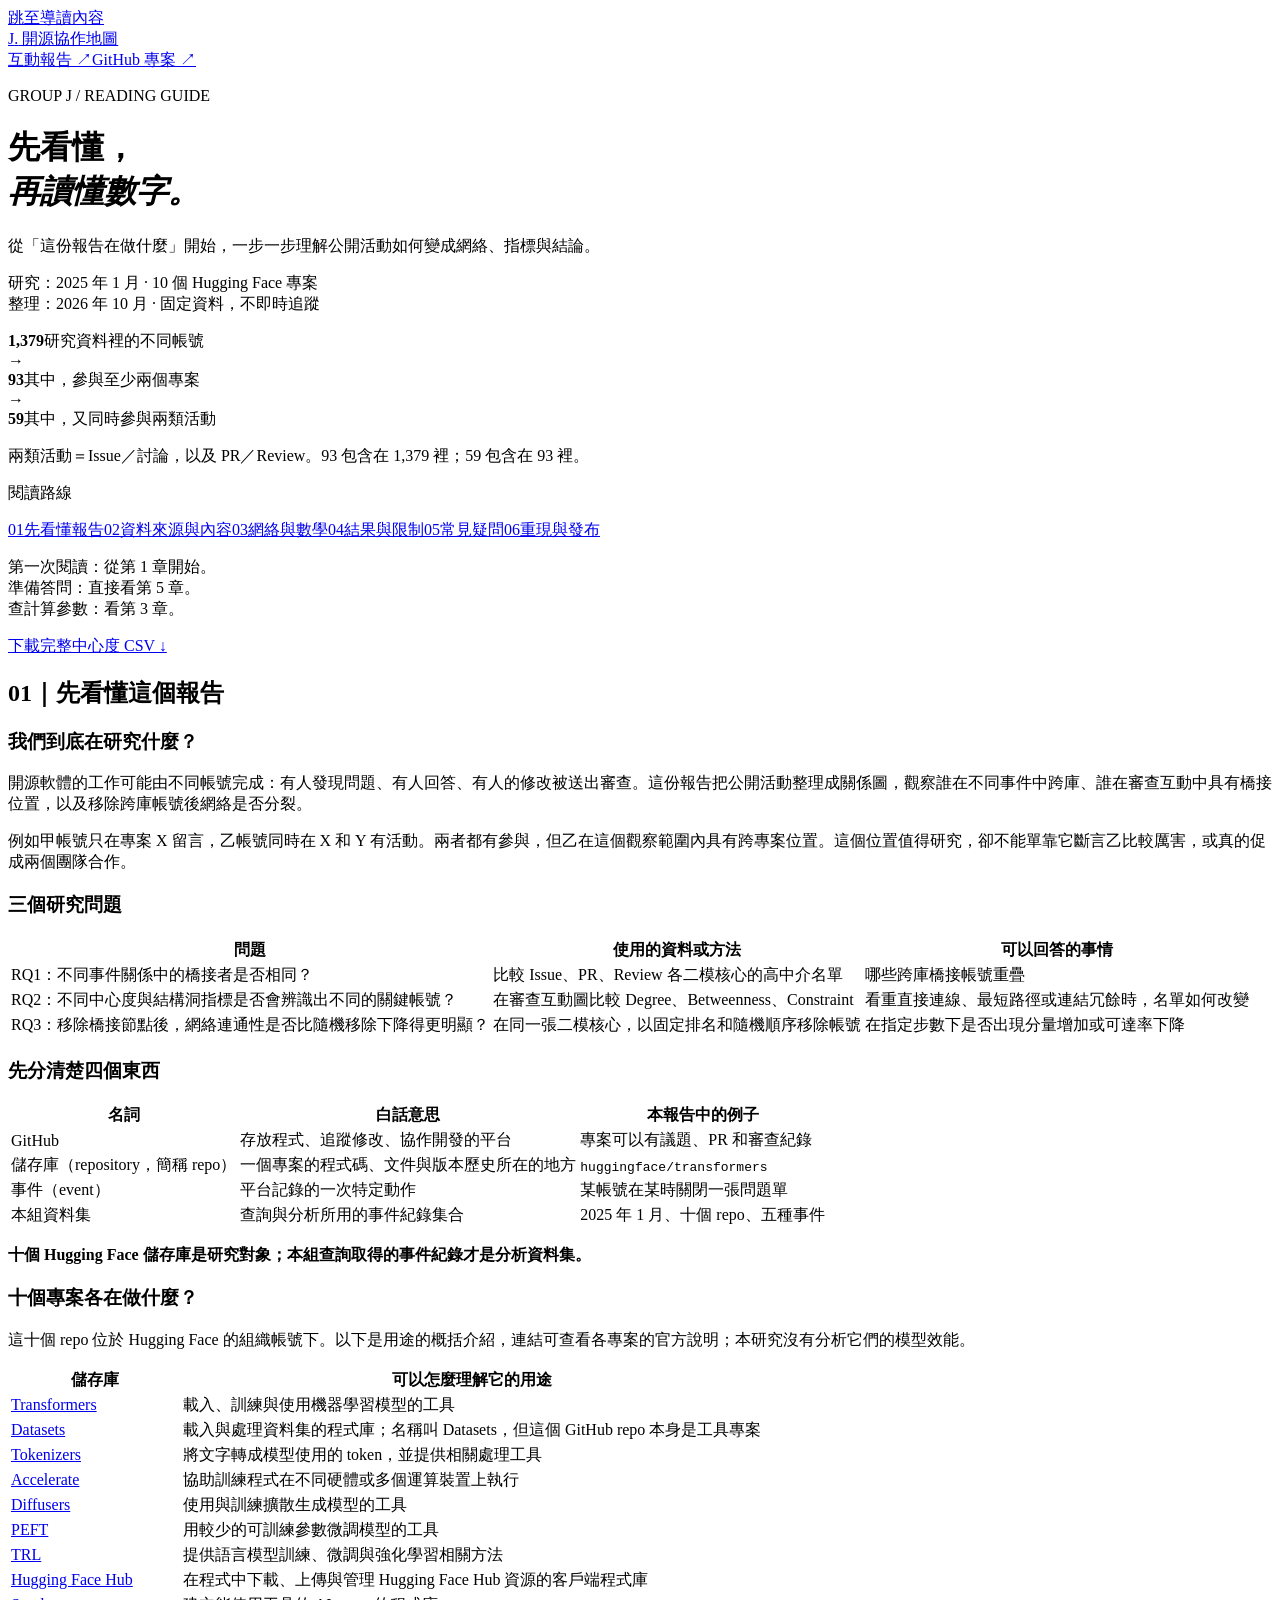
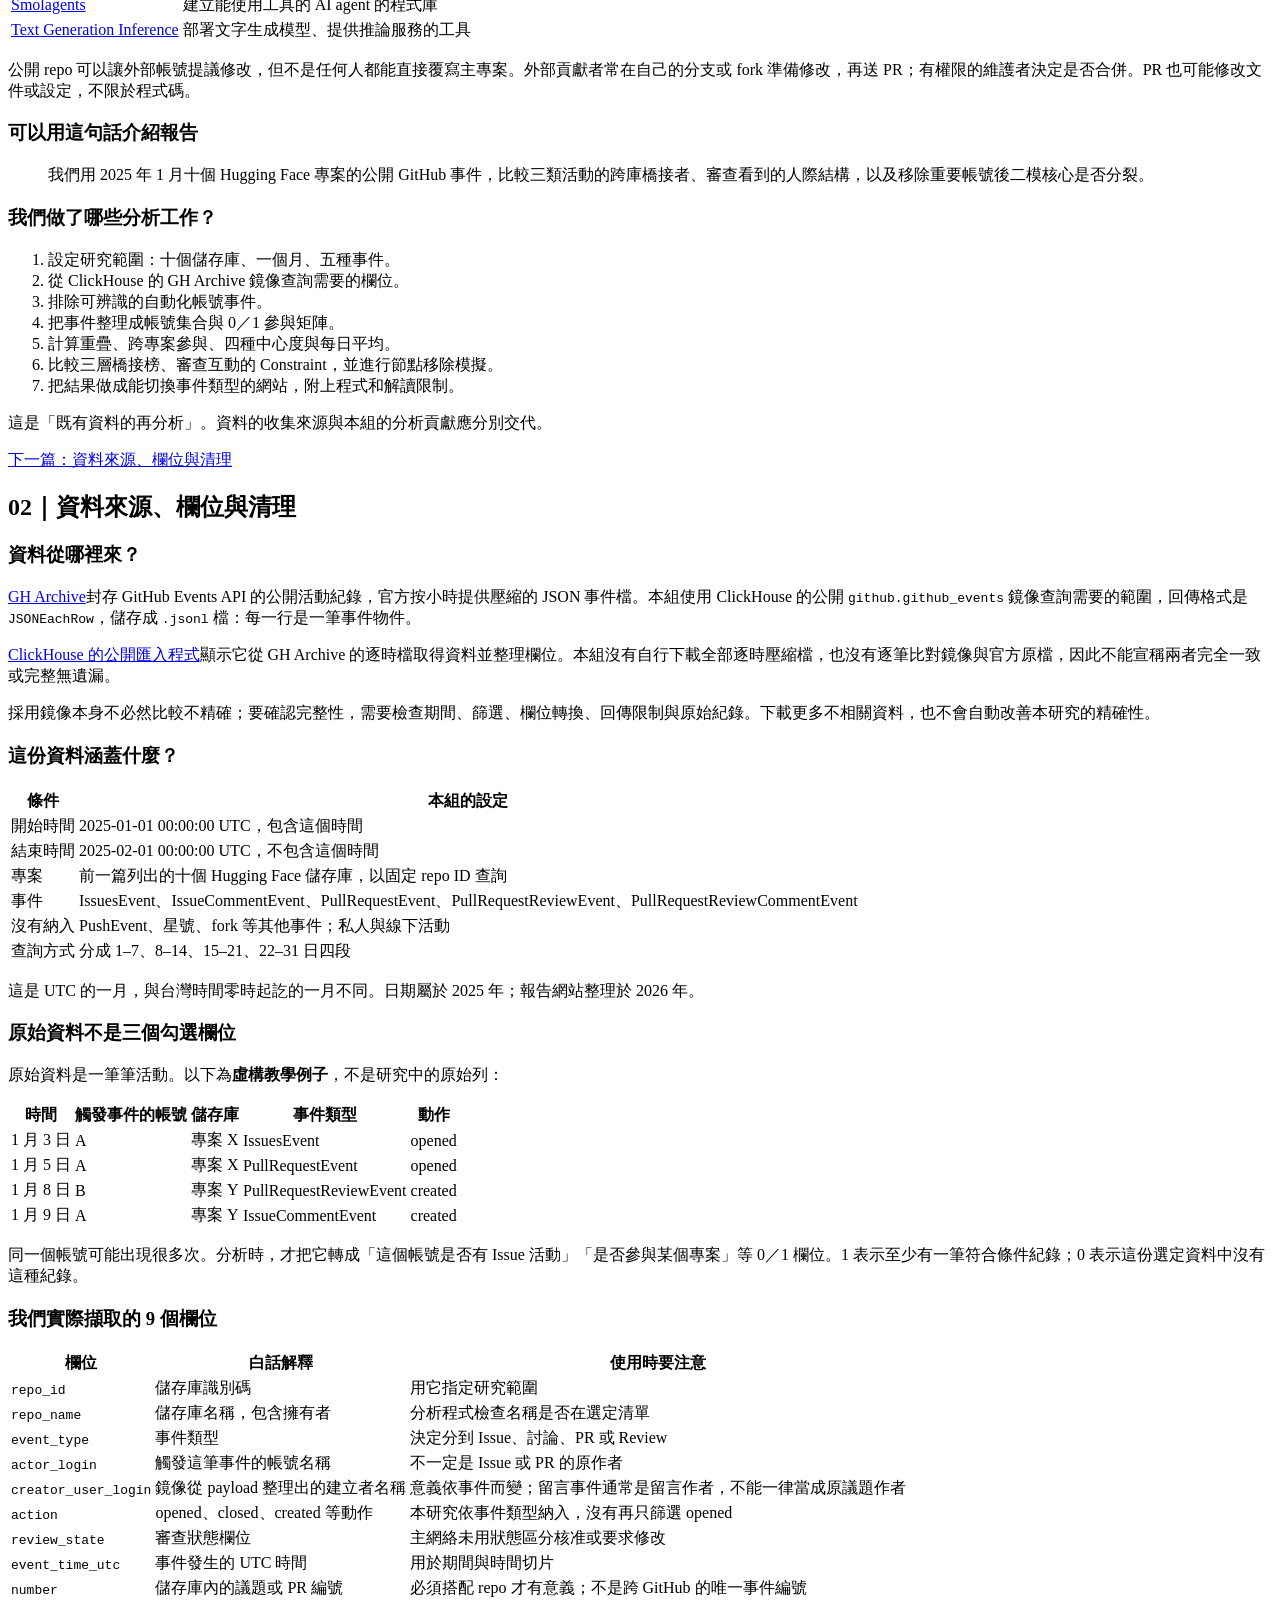
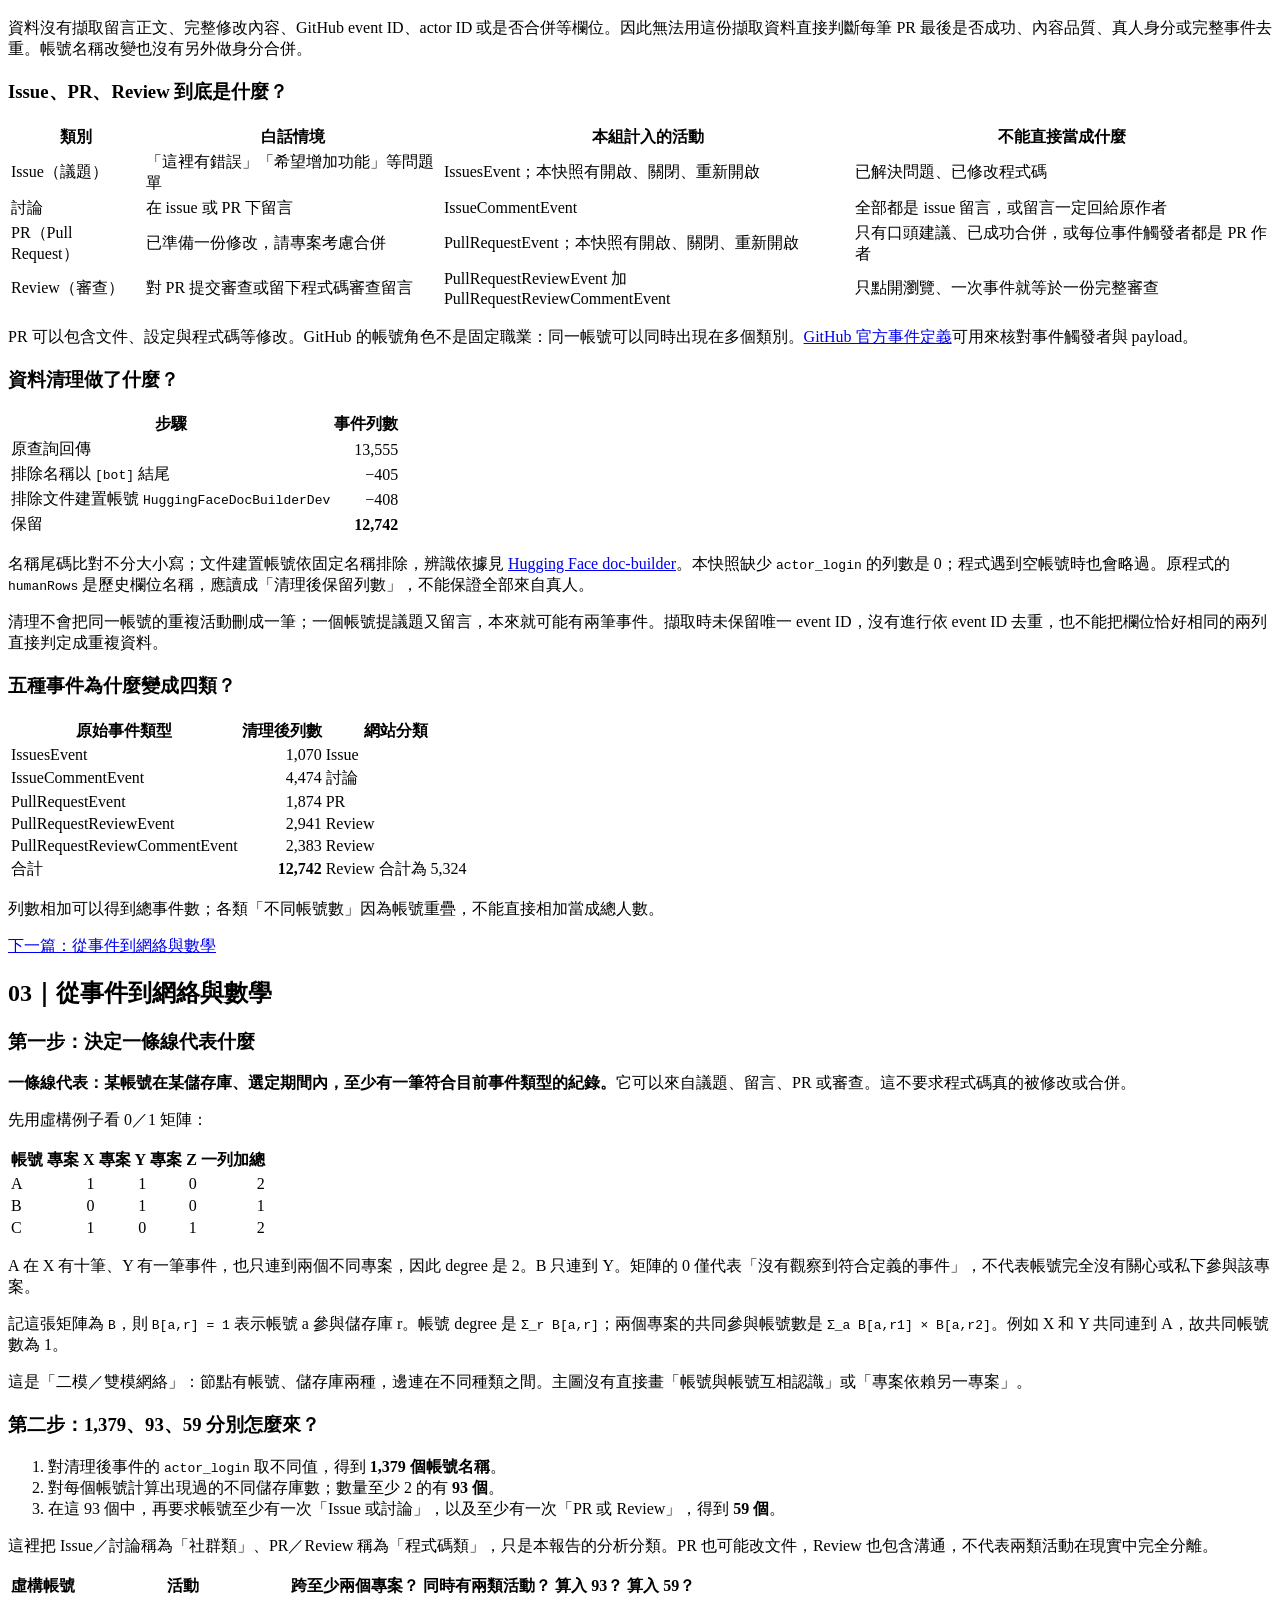
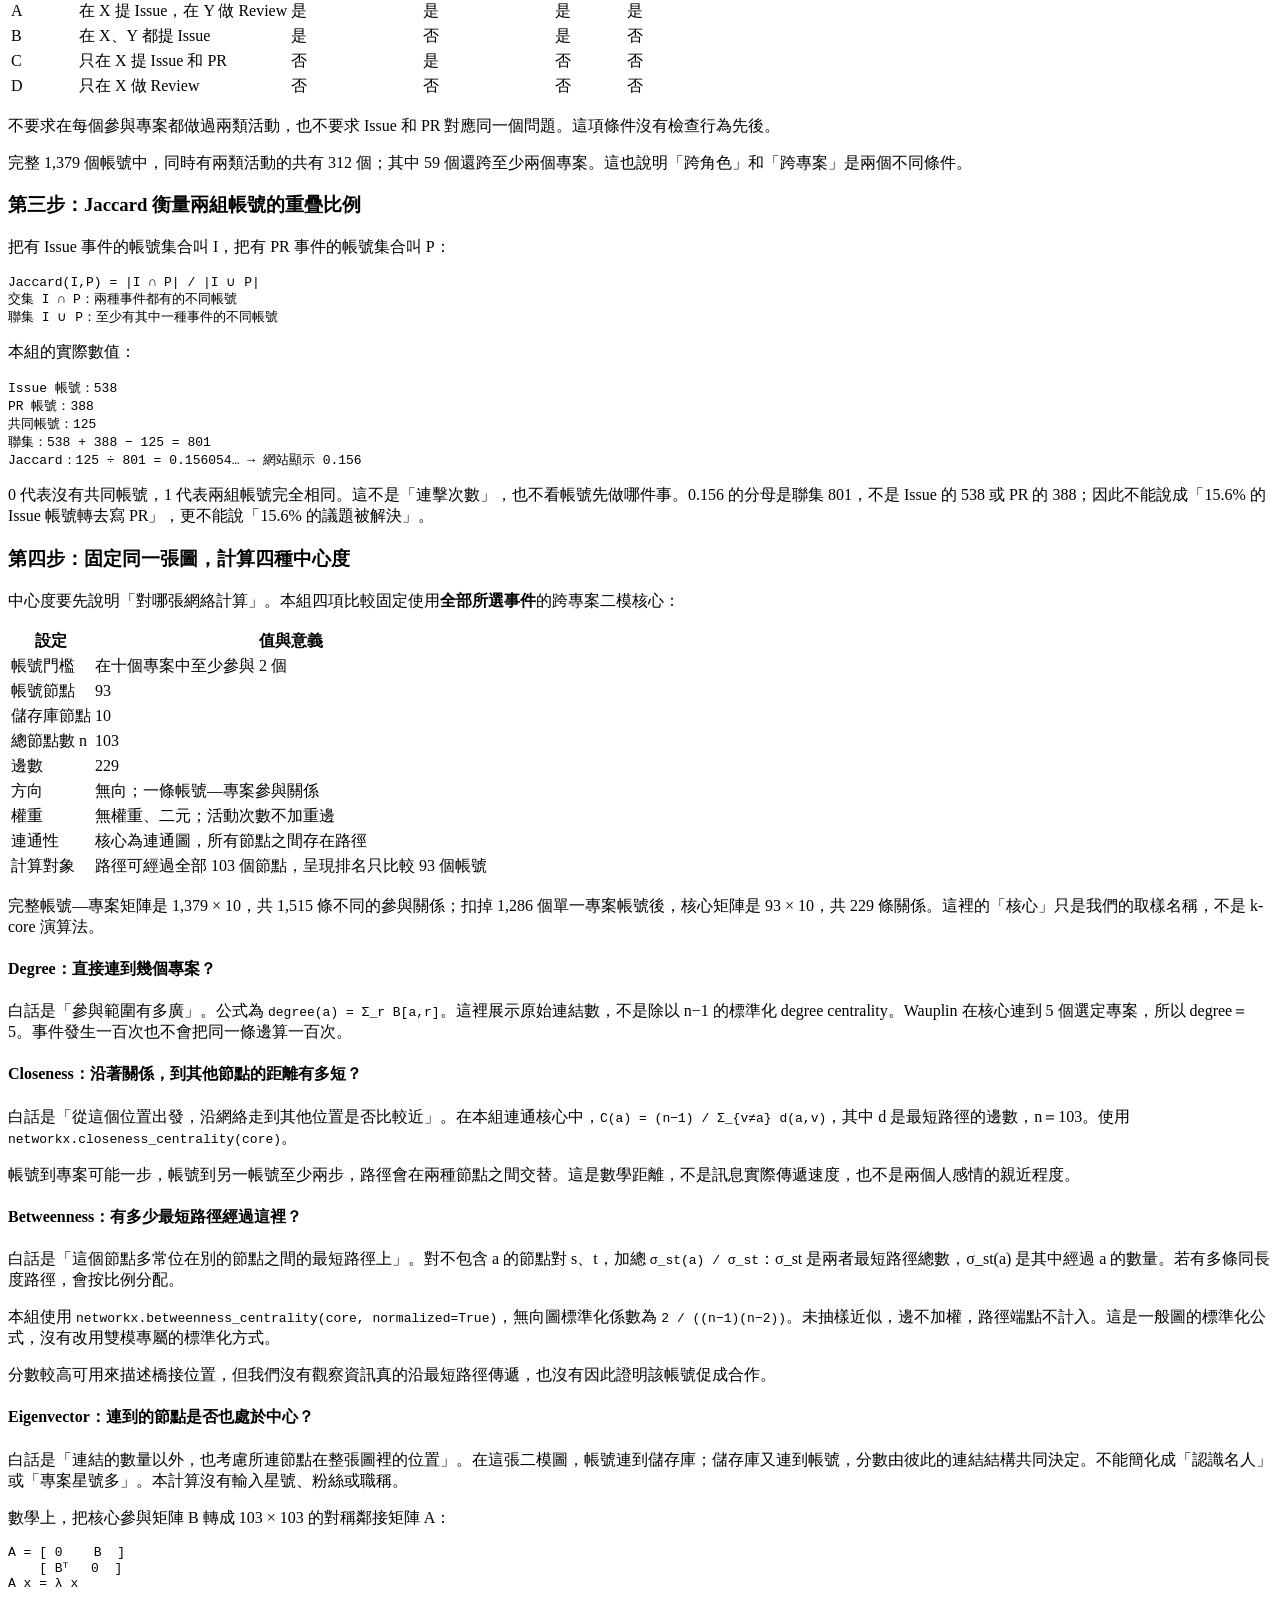
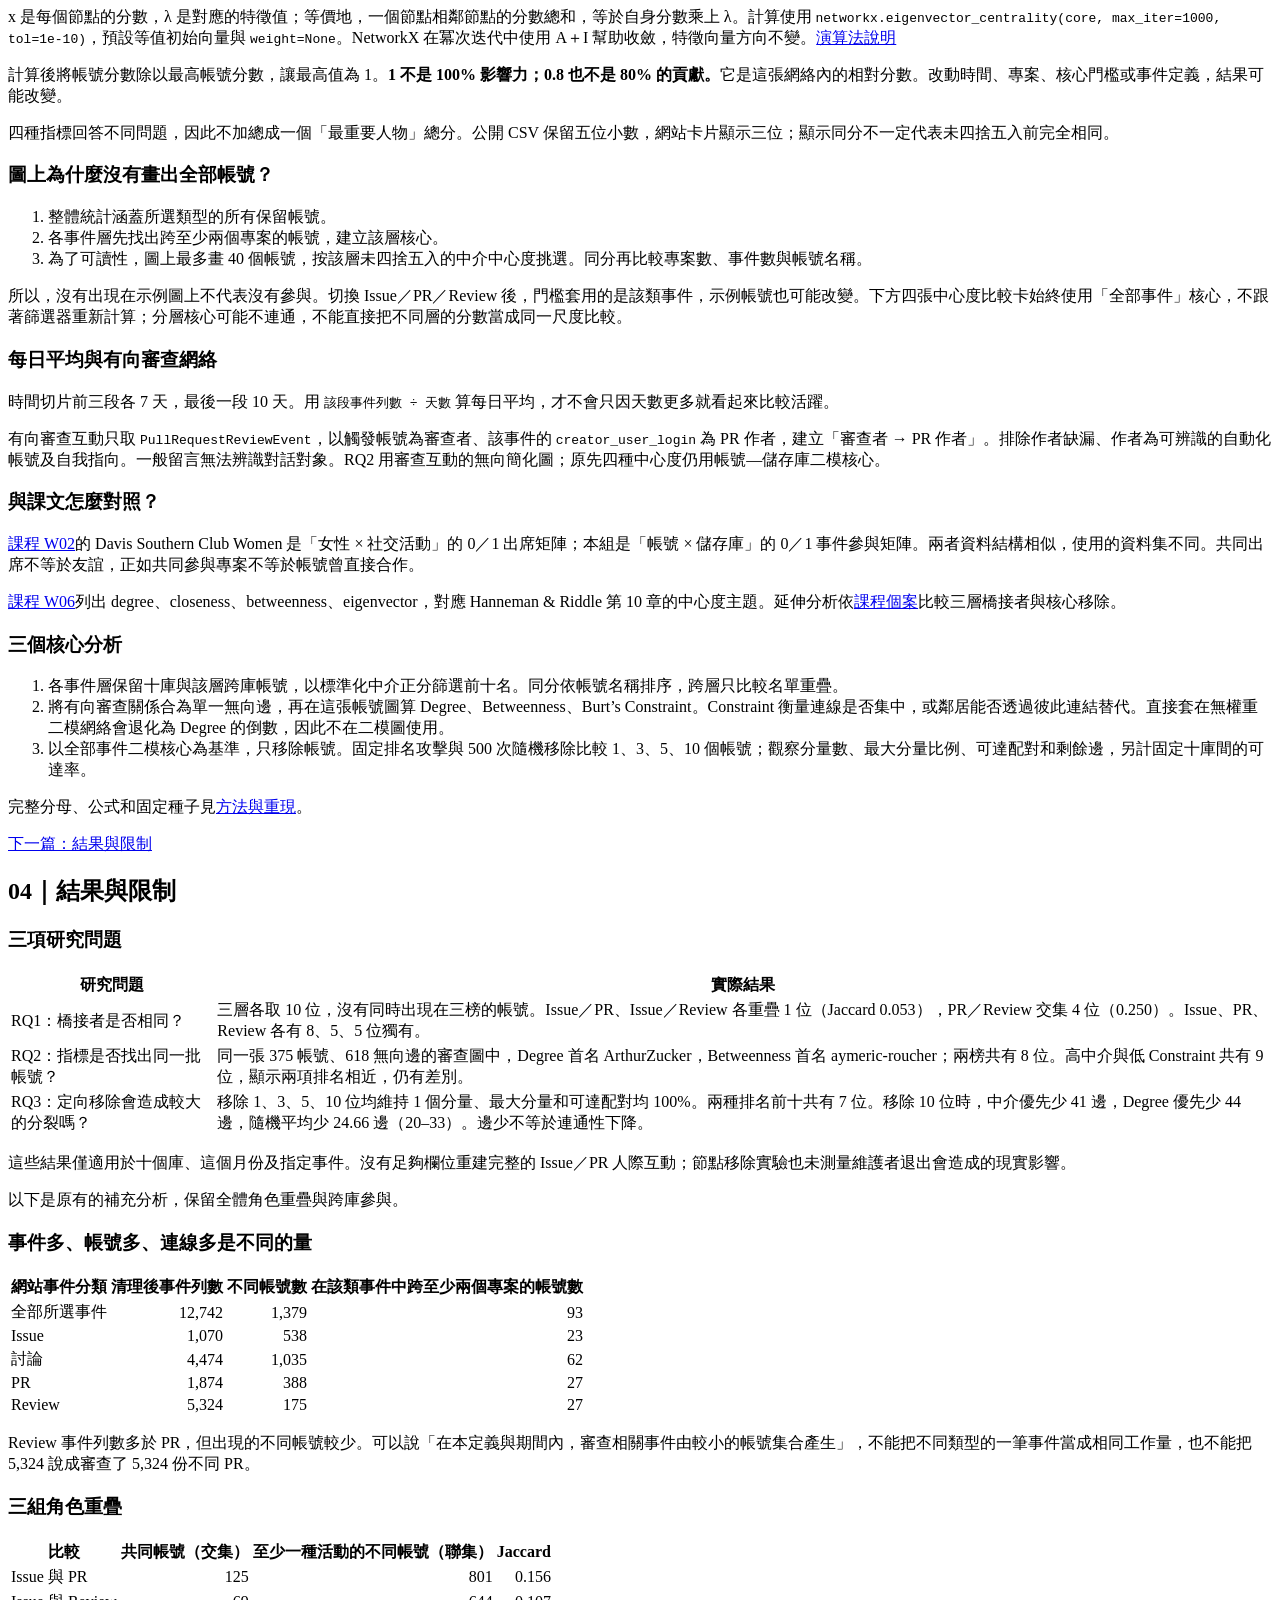
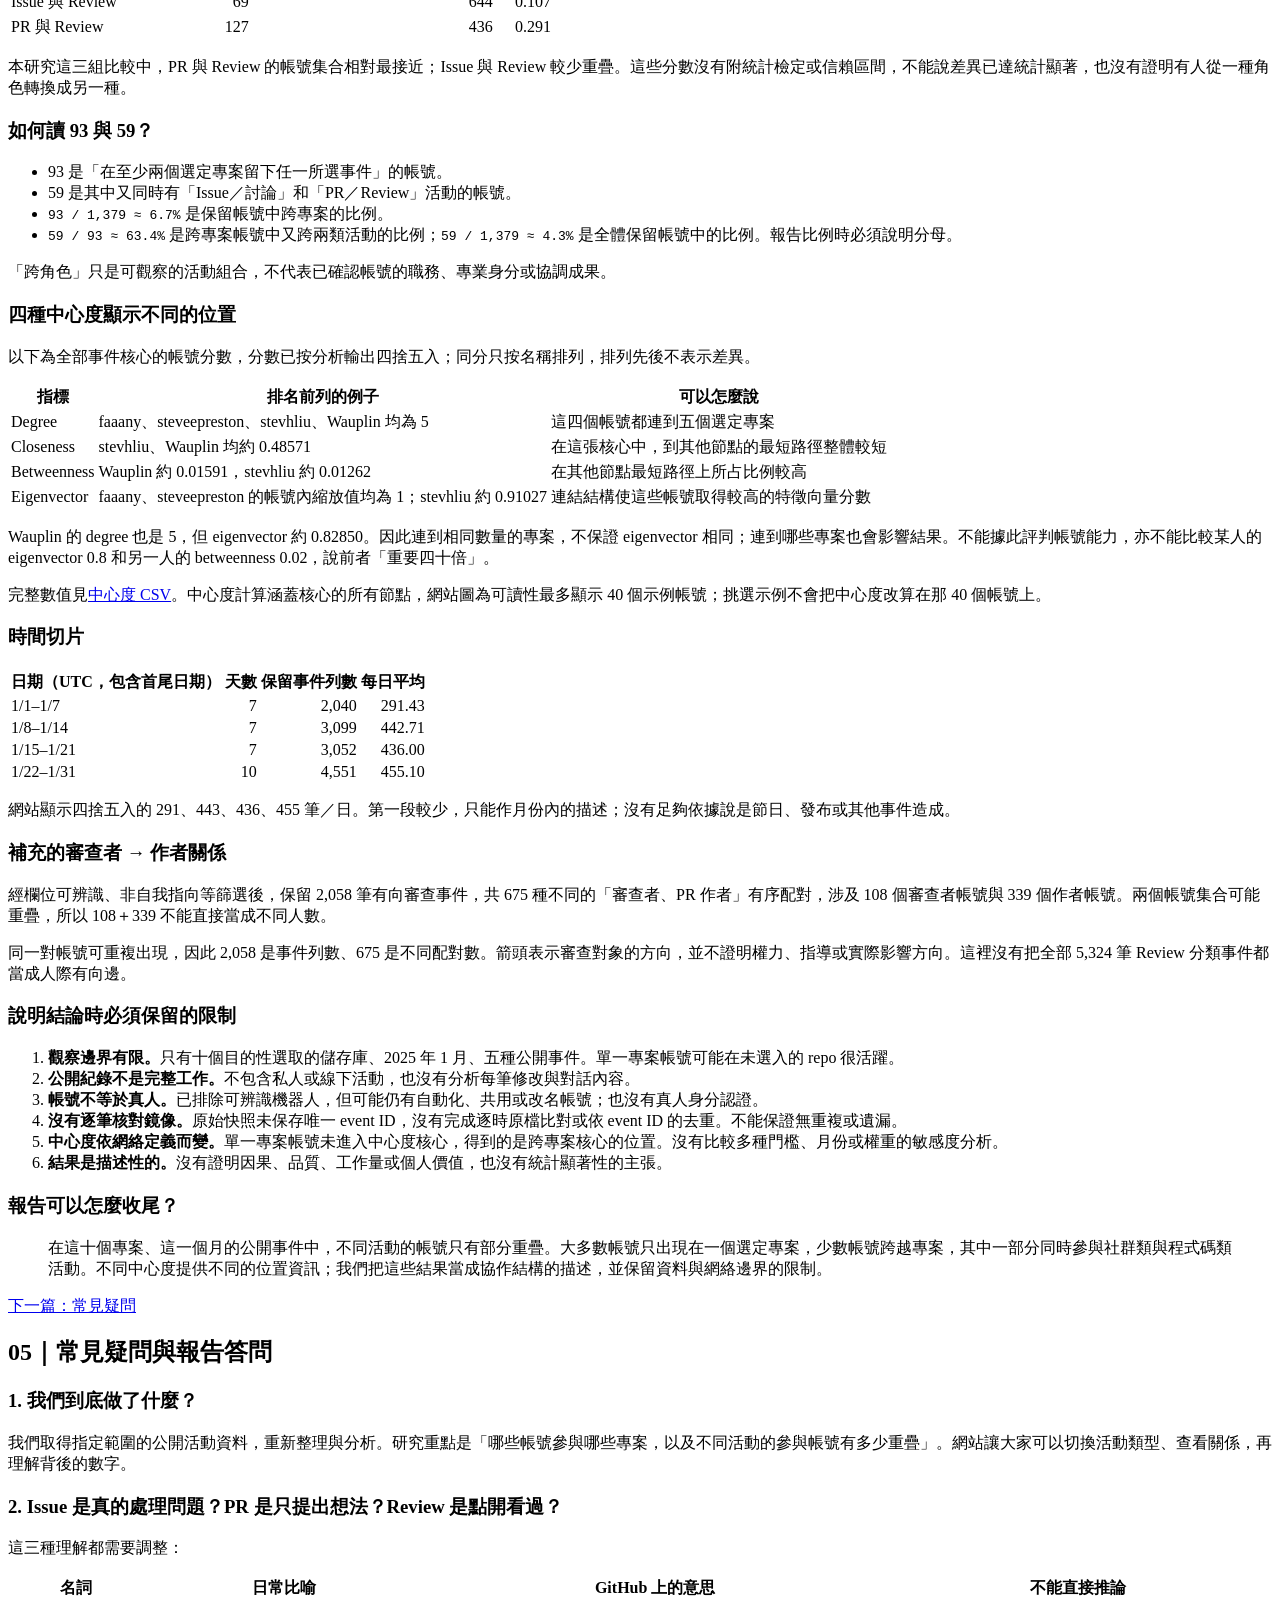
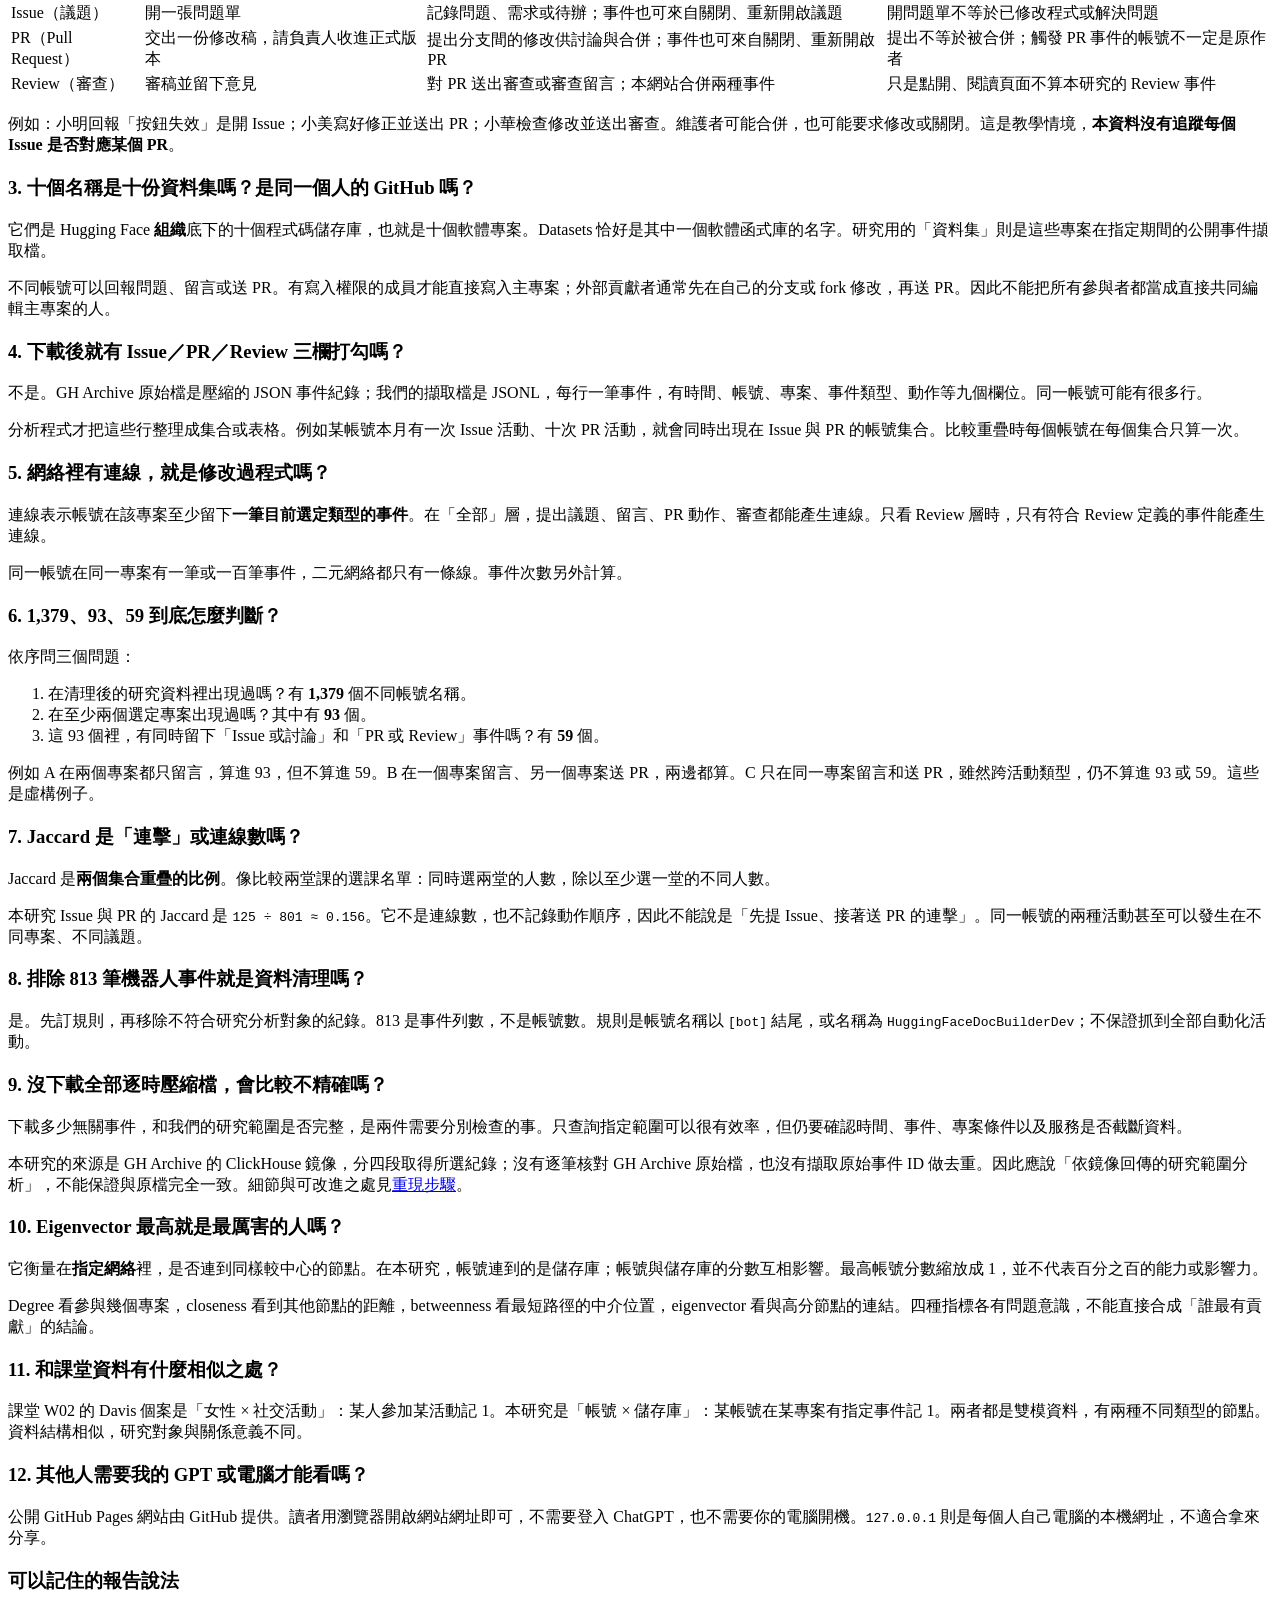
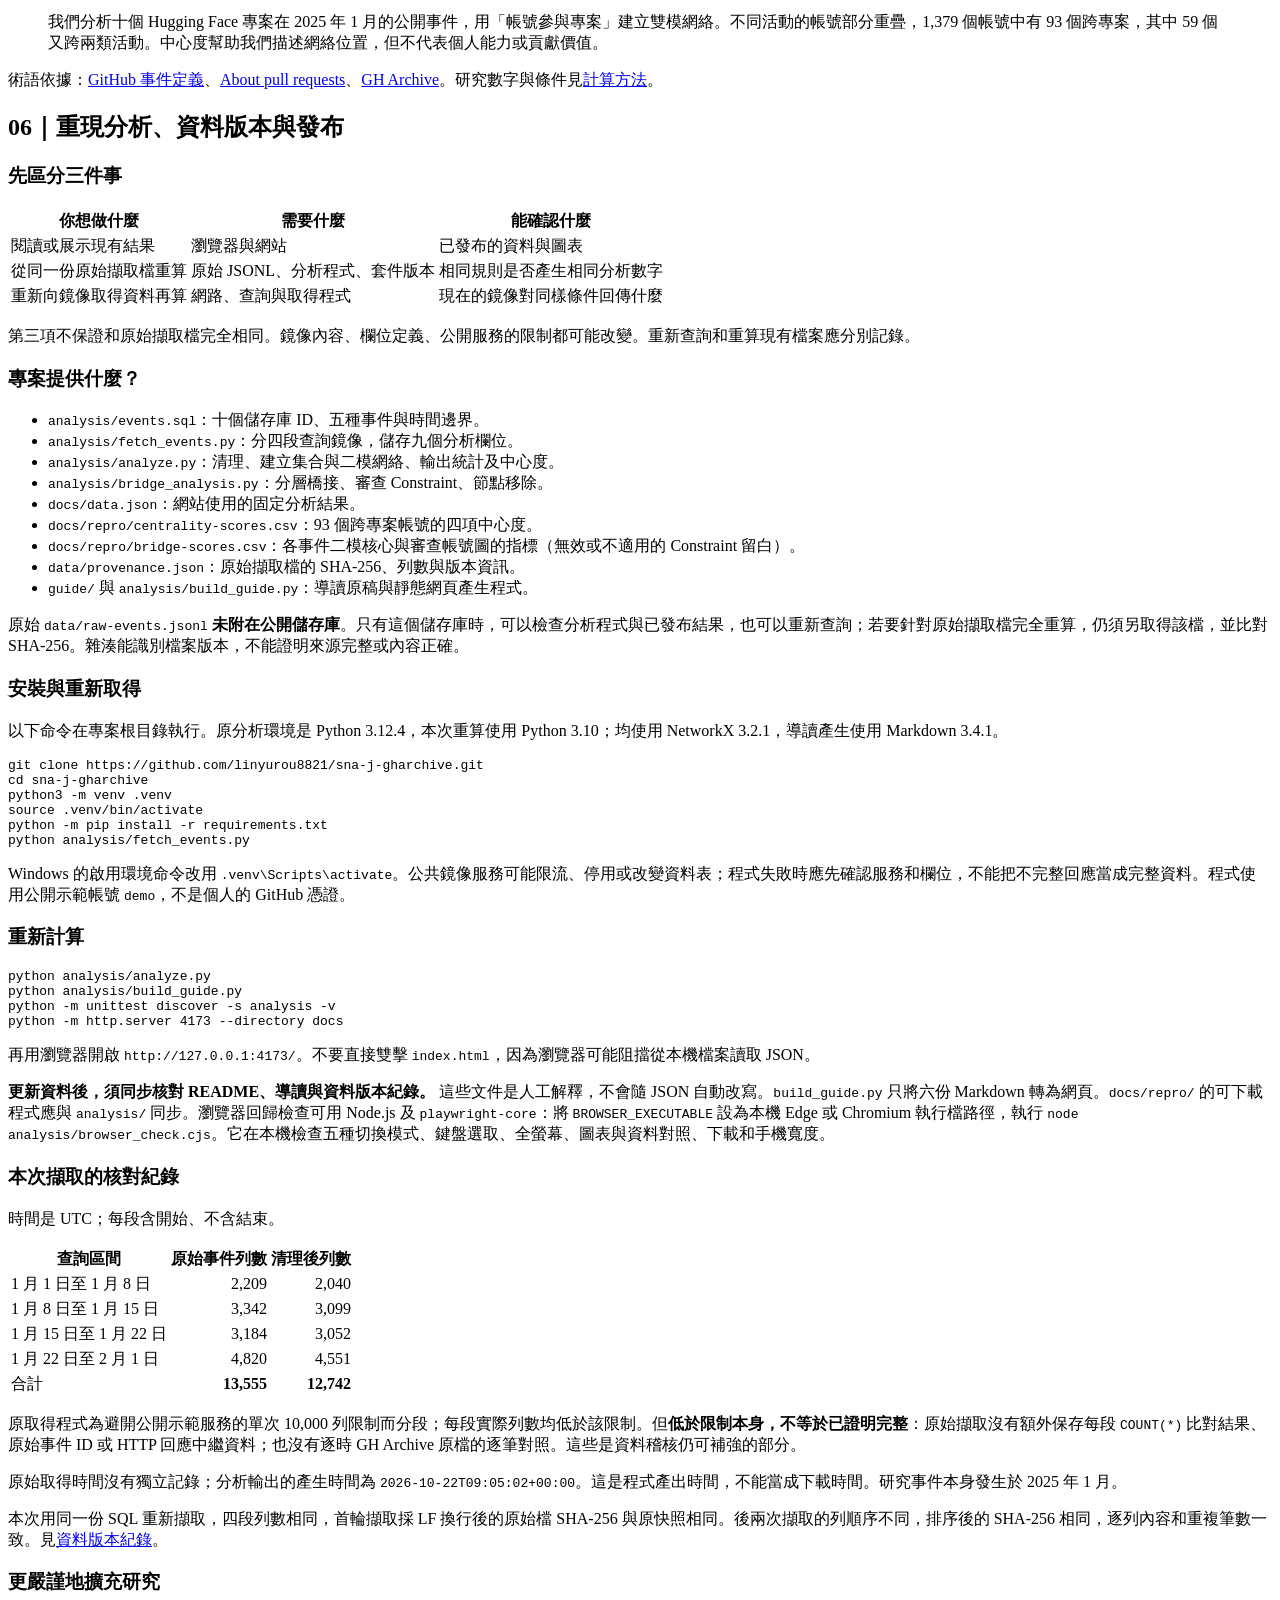
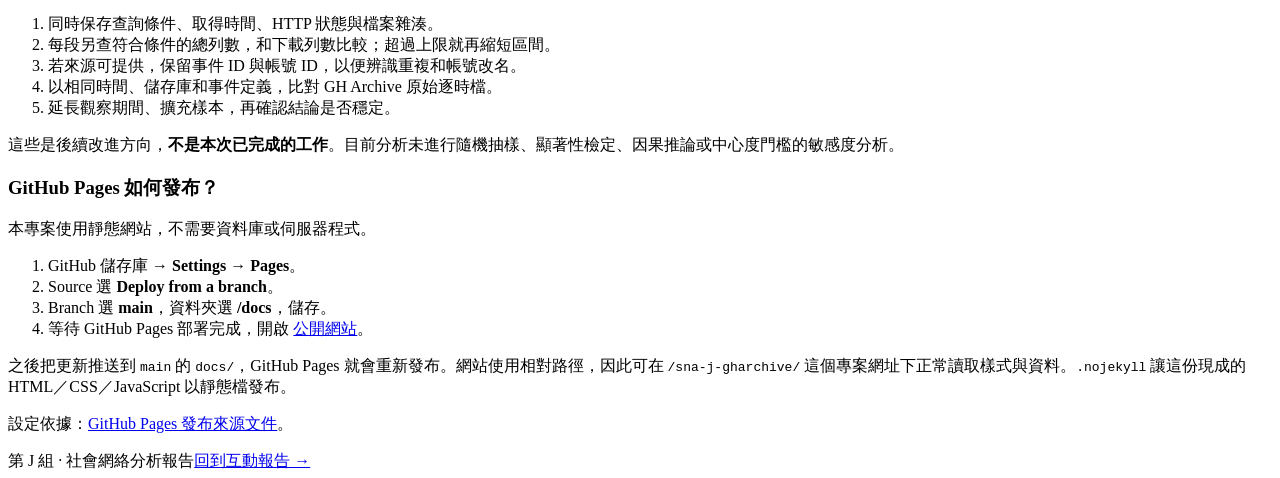
==== docs/guide.html @ 209a20d5 "Add comparative SNA analyses and publish the team report" ====
<!doctype html>
<html lang="zh-Hant">
<head>
  <meta charset="utf-8">
  <meta name="viewport" content="width=device-width, initial-scale=1">
  <meta name="description" content="從 Issue、PR、Review 到 Jaccard 與 eigenvector：第 J 組開源協作報告的完整白話導讀，附資料定義、算式、結果與重現步驟。">
  <meta name="theme-color" content="#12352f">
  <title>白話導讀｜開源協作地圖 · 第 J 組</title>
  <link rel="stylesheet" href="./guide.css">
</head>
<body>
  <a class="skip" href="#reading">跳至導讀內容</a>
  <header class="topbar"><a class="brand" href="./index.html">J<span>.</span> 開源協作地圖</a><nav aria-label="網站導覽"><a href="./index.html#network">互動報告 ↗</a><a href="https://github.com/linyurou8821/sna-j-gharchive">GitHub 專案 ↗</a></nav></header>
  <main>
    <div class="intro">
      <p class="eyebrow">GROUP J / READING GUIDE</p>
      <h1>先看懂，<br><em>再讀懂數字。</em></h1>
      <p class="lede">從「這份報告在做什麼」開始，一步一步理解公開活動如何變成網絡、指標與結論。</p>
      <p class="intro-note">研究：2025 年 1 月 · 10 個 Hugging Face 專案<br>整理：2026 年 10 月 · 固定資料，不即時追蹤</p>
      <div class="number-path" aria-label="帳號篩選條件">
        <div><strong>1,379</strong><span>研究資料裡的不同帳號</span></div><b aria-hidden="true">→</b>
        <div><strong>93</strong><span>其中，參與至少兩個專案</span></div><b aria-hidden="true">→</b>
        <div><strong>59</strong><span>其中，又同時參與兩類活動</span></div>
      </div>
      <p class="path-note">兩類活動＝Issue／討論，以及 PR／Review。93 包含在 1,379 裡；59 包含在 93 裡。</p>
    </div>
    <div class="reading-layout">
      <aside class="contents"><p class="eyebrow">閱讀路線</p><nav aria-label="章節目錄"><a href="#overview"><span>01</span>先看懂報告</a><a href="#data"><span>02</span>資料來源與內容</a><a href="#methods"><span>03</span>網絡與數學</a><a href="#results"><span>04</span>結果與限制</a><a href="#questions"><span>05</span>常見疑問</a><a href="#reproduce"><span>06</span>重現與發布</a></nav><p>第一次閱讀：從第 1 章開始。<br>準備答問：直接看第 5 章。<br>查計算參數：看第 3 章。</p><a class="download" href="./repro/centrality-scores.csv" download>下載完整中心度 CSV ↓</a></aside>
      <article id="reading"><section class="chapter" id="overview"><h2>01｜先看懂這個報告</h2>
<h3>我們到底在研究什麼？</h3>
<p>開源軟體的工作可能由不同帳號完成：有人發現問題、有人回答、有人的修改被送出審查。這份報告把公開活動整理成關係圖，觀察誰在不同事件中跨庫、誰在審查互動中具有橋接位置，以及移除跨庫帳號後網絡是否分裂。</p>
<p>例如甲帳號只在專案 X 留言，乙帳號同時在 X 和 Y 有活動。兩者都有參與，但乙在這個觀察範圍內具有跨專案位置。這個位置值得研究，卻不能單靠它斷言乙比較厲害，或真的促成兩個團隊合作。</p>
<h3>三個研究問題</h3>
<div class="table-scroll" tabindex="0" role="region" aria-label="可橫向捲動的資料表"><table>
<thead>
<tr>
<th>問題</th>
<th>使用的資料或方法</th>
<th>可以回答的事情</th>
</tr>
</thead>
<tbody>
<tr>
<td>RQ1：不同事件關係中的橋接者是否相同？</td>
<td>比較 Issue、PR、Review 各二模核心的高中介名單</td>
<td>哪些跨庫橋接帳號重疊</td>
</tr>
<tr>
<td>RQ2：不同中心度與結構洞指標是否會辨識出不同的關鍵帳號？</td>
<td>在審查互動圖比較 Degree、Betweenness、Constraint</td>
<td>看重直接連線、最短路徑或連結冗餘時，名單如何改變</td>
</tr>
<tr>
<td>RQ3：移除橋接節點後，網絡連通性是否比隨機移除下降得更明顯？</td>
<td>在同一張二模核心，以固定排名和隨機順序移除帳號</td>
<td>在指定步數下是否出現分量增加或可達率下降</td>
</tr>
</tbody>
</table></div>
<h3>先分清楚四個東西</h3>
<div class="table-scroll" tabindex="0" role="region" aria-label="可橫向捲動的資料表"><table>
<thead>
<tr>
<th>名詞</th>
<th>白話意思</th>
<th>本報告中的例子</th>
</tr>
</thead>
<tbody>
<tr>
<td>GitHub</td>
<td>存放程式、追蹤修改、協作開發的平台</td>
<td>專案可以有議題、PR 和審查紀錄</td>
</tr>
<tr>
<td>儲存庫（repository，簡稱 repo）</td>
<td>一個專案的程式碼、文件與版本歷史所在的地方</td>
<td><code>huggingface/transformers</code></td>
</tr>
<tr>
<td>事件（event）</td>
<td>平台記錄的一次特定動作</td>
<td>某帳號在某時關閉一張問題單</td>
</tr>
<tr>
<td>本組資料集</td>
<td>查詢與分析所用的事件紀錄集合</td>
<td>2025 年 1 月、十個 repo、五種事件</td>
</tr>
</tbody>
</table></div>
<p><strong>十個 Hugging Face 儲存庫是研究對象；本組查詢取得的事件紀錄才是分析資料集。</strong></p>
<h3>十個專案各在做什麼？</h3>
<p>這十個 repo 位於 Hugging Face 的組織帳號下。以下是用途的概括介紹，連結可查看各專案的官方說明；本研究沒有分析它們的模型效能。</p>
<div class="table-scroll" tabindex="0" role="region" aria-label="可橫向捲動的資料表"><table>
<thead>
<tr>
<th>儲存庫</th>
<th>可以怎麼理解它的用途</th>
</tr>
</thead>
<tbody>
<tr>
<td><a href="https://github.com/huggingface/transformers">Transformers</a></td>
<td>載入、訓練與使用機器學習模型的工具</td>
</tr>
<tr>
<td><a href="https://github.com/huggingface/datasets">Datasets</a></td>
<td>載入與處理資料集的程式庫；名稱叫 Datasets，但這個 GitHub repo 本身是工具專案</td>
</tr>
<tr>
<td><a href="https://github.com/huggingface/tokenizers">Tokenizers</a></td>
<td>將文字轉成模型使用的 token，並提供相關處理工具</td>
</tr>
<tr>
<td><a href="https://github.com/huggingface/accelerate">Accelerate</a></td>
<td>協助訓練程式在不同硬體或多個運算裝置上執行</td>
</tr>
<tr>
<td><a href="https://github.com/huggingface/diffusers">Diffusers</a></td>
<td>使用與訓練擴散生成模型的工具</td>
</tr>
<tr>
<td><a href="https://github.com/huggingface/peft">PEFT</a></td>
<td>用較少的可訓練參數微調模型的工具</td>
</tr>
<tr>
<td><a href="https://github.com/huggingface/trl">TRL</a></td>
<td>提供語言模型訓練、微調與強化學習相關方法</td>
</tr>
<tr>
<td><a href="https://github.com/huggingface/huggingface_hub">Hugging Face Hub</a></td>
<td>在程式中下載、上傳與管理 Hugging Face Hub 資源的客戶端程式庫</td>
</tr>
<tr>
<td><a href="https://github.com/huggingface/smolagents">Smolagents</a></td>
<td>建立能使用工具的 AI agent 的程式庫</td>
</tr>
<tr>
<td><a href="https://github.com/huggingface/text-generation-inference">Text Generation Inference</a></td>
<td>部署文字生成模型、提供推論服務的工具</td>
</tr>
</tbody>
</table></div>
<p>公開 repo 可以讓外部帳號提議修改，但不是任何人都能直接覆寫主專案。外部貢獻者常在自己的分支或 fork 準備修改，再送 PR；有權限的維護者決定是否合併。PR 也可能修改文件或設定，不限於程式碼。</p>
<h3>可以用這句話介紹報告</h3>
<blockquote>
<p>我們用 2025 年 1 月十個 Hugging Face 專案的公開 GitHub 事件，比較三類活動的跨庫橋接者、審查看到的人際結構，以及移除重要帳號後二模核心是否分裂。</p>
</blockquote>
<h3>我們做了哪些分析工作？</h3>
<ol>
<li>設定研究範圍：十個儲存庫、一個月、五種事件。</li>
<li>從 ClickHouse 的 GH Archive 鏡像查詢需要的欄位。</li>
<li>排除可辨識的自動化帳號事件。</li>
<li>把事件整理成帳號集合與 0／1 參與矩陣。</li>
<li>計算重疊、跨專案參與、四種中心度與每日平均。</li>
<li>比較三層橋接榜、審查互動的 Constraint，並進行節點移除模擬。</li>
<li>把結果做成能切換事件類型的網站，附上程式和解讀限制。</li>
</ol>
<p>這是「既有資料的再分析」。資料的收集來源與本組的分析貢獻應分別交代。</p>
<p><a href="#data">下一篇：資料來源、欄位與清理</a></p></section>
<section class="chapter" id="data"><h2>02｜資料來源、欄位與清理</h2>
<h3>資料從哪裡來？</h3>
<p><a href="https://www.gharchive.org/">GH Archive</a>封存 GitHub Events API 的公開活動紀錄，官方按小時提供壓縮的 JSON 事件檔。本組使用 ClickHouse 的公開 <code>github.github_events</code> 鏡像查詢需要的範圍，回傳格式是 <code>JSONEachRow</code>，儲存成 <code>.jsonl</code> 檔：每一行是一筆事件物件。</p>
<p><a href="https://github.com/ClickHouse/sql.clickhouse.com/blob/main/load_scripts/github_events/ingest.sh">ClickHouse 的公開匯入程式</a>顯示它從 GH Archive 的逐時檔取得資料並整理欄位。本組沒有自行下載全部逐時壓縮檔，也沒有逐筆比對鏡像與官方原檔，因此不能宣稱兩者完全一致或完整無遺漏。</p>
<p>採用鏡像本身不必然比較不精確；要確認完整性，需要檢查期間、篩選、欄位轉換、回傳限制與原始紀錄。下載更多不相關資料，也不會自動改善本研究的精確性。</p>
<h3>這份資料涵蓋什麼？</h3>
<div class="table-scroll" tabindex="0" role="region" aria-label="可橫向捲動的資料表"><table>
<thead>
<tr>
<th>條件</th>
<th>本組的設定</th>
</tr>
</thead>
<tbody>
<tr>
<td>開始時間</td>
<td>2025-01-01 00:00:00 UTC，包含這個時間</td>
</tr>
<tr>
<td>結束時間</td>
<td>2025-02-01 00:00:00 UTC，不包含這個時間</td>
</tr>
<tr>
<td>專案</td>
<td>前一篇列出的十個 Hugging Face 儲存庫，以固定 repo ID 查詢</td>
</tr>
<tr>
<td>事件</td>
<td>IssuesEvent、IssueCommentEvent、PullRequestEvent、PullRequestReviewEvent、PullRequestReviewCommentEvent</td>
</tr>
<tr>
<td>沒有納入</td>
<td>PushEvent、星號、fork 等其他事件；私人與線下活動</td>
</tr>
<tr>
<td>查詢方式</td>
<td>分成 1–7、8–14、15–21、22–31 日四段</td>
</tr>
</tbody>
</table></div>
<p>這是 UTC 的一月，與台灣時間零時起訖的一月不同。日期屬於 2025 年；報告網站整理於 2026 年。</p>
<h3>原始資料不是三個勾選欄位</h3>
<p>原始資料是一筆筆活動。以下為<strong>虛構教學例子</strong>，不是研究中的原始列：</p>
<div class="table-scroll" tabindex="0" role="region" aria-label="可橫向捲動的資料表"><table>
<thead>
<tr>
<th>時間</th>
<th>觸發事件的帳號</th>
<th>儲存庫</th>
<th>事件類型</th>
<th>動作</th>
</tr>
</thead>
<tbody>
<tr>
<td>1 月 3 日</td>
<td>A</td>
<td>專案 X</td>
<td>IssuesEvent</td>
<td>opened</td>
</tr>
<tr>
<td>1 月 5 日</td>
<td>A</td>
<td>專案 X</td>
<td>PullRequestEvent</td>
<td>opened</td>
</tr>
<tr>
<td>1 月 8 日</td>
<td>B</td>
<td>專案 Y</td>
<td>PullRequestReviewEvent</td>
<td>created</td>
</tr>
<tr>
<td>1 月 9 日</td>
<td>A</td>
<td>專案 Y</td>
<td>IssueCommentEvent</td>
<td>created</td>
</tr>
</tbody>
</table></div>
<p>同一個帳號可能出現很多次。分析時，才把它轉成「這個帳號是否有 Issue 活動」「是否參與某個專案」等 0／1 欄位。1 表示至少有一筆符合條件紀錄；0 表示這份選定資料中沒有這種紀錄。</p>
<h3>我們實際擷取的 9 個欄位</h3>
<div class="table-scroll" tabindex="0" role="region" aria-label="可橫向捲動的資料表"><table>
<thead>
<tr>
<th>欄位</th>
<th>白話解釋</th>
<th>使用時要注意</th>
</tr>
</thead>
<tbody>
<tr>
<td><code>repo_id</code></td>
<td>儲存庫識別碼</td>
<td>用它指定研究範圍</td>
</tr>
<tr>
<td><code>repo_name</code></td>
<td>儲存庫名稱，包含擁有者</td>
<td>分析程式檢查名稱是否在選定清單</td>
</tr>
<tr>
<td><code>event_type</code></td>
<td>事件類型</td>
<td>決定分到 Issue、討論、PR 或 Review</td>
</tr>
<tr>
<td><code>actor_login</code></td>
<td>觸發這筆事件的帳號名稱</td>
<td>不一定是 Issue 或 PR 的原作者</td>
</tr>
<tr>
<td><code>creator_user_login</code></td>
<td>鏡像從 payload 整理出的建立者名稱</td>
<td>意義依事件而變；留言事件通常是留言作者，不能一律當成原議題作者</td>
</tr>
<tr>
<td><code>action</code></td>
<td>opened、closed、created 等動作</td>
<td>本研究依事件類型納入，沒有再只篩選 opened</td>
</tr>
<tr>
<td><code>review_state</code></td>
<td>審查狀態欄位</td>
<td>主網絡未用狀態區分核准或要求修改</td>
</tr>
<tr>
<td><code>event_time_utc</code></td>
<td>事件發生的 UTC 時間</td>
<td>用於期間與時間切片</td>
</tr>
<tr>
<td><code>number</code></td>
<td>儲存庫內的議題或 PR 編號</td>
<td>必須搭配 repo 才有意義；不是跨 GitHub 的唯一事件編號</td>
</tr>
</tbody>
</table></div>
<p>資料沒有擷取留言正文、完整修改內容、GitHub event ID、actor ID 或是否合併等欄位。因此無法用這份擷取資料直接判斷每筆 PR 最後是否成功、內容品質、真人身分或完整事件去重。帳號名稱改變也沒有另外做身分合併。</p>
<h3>Issue、PR、Review 到底是什麼？</h3>
<div class="table-scroll" tabindex="0" role="region" aria-label="可橫向捲動的資料表"><table>
<thead>
<tr>
<th>類別</th>
<th>白話情境</th>
<th>本組計入的活動</th>
<th>不能直接當成什麼</th>
</tr>
</thead>
<tbody>
<tr>
<td>Issue（議題）</td>
<td>「這裡有錯誤」「希望增加功能」等問題單</td>
<td>IssuesEvent；本快照有開啟、關閉、重新開啟</td>
<td>已解決問題、已修改程式碼</td>
</tr>
<tr>
<td>討論</td>
<td>在 issue 或 PR 下留言</td>
<td>IssueCommentEvent</td>
<td>全部都是 issue 留言，或留言一定回給原作者</td>
</tr>
<tr>
<td>PR（Pull Request）</td>
<td>已準備一份修改，請專案考慮合併</td>
<td>PullRequestEvent；本快照有開啟、關閉、重新開啟</td>
<td>只有口頭建議、已成功合併，或每位事件觸發者都是 PR 作者</td>
</tr>
<tr>
<td>Review（審查）</td>
<td>對 PR 提交審查或留下程式碼審查留言</td>
<td>PullRequestReviewEvent 加 PullRequestReviewCommentEvent</td>
<td>只點開瀏覽、一次事件就等於一份完整審查</td>
</tr>
</tbody>
</table></div>
<p>PR 可以包含文件、設定與程式碼等修改。GitHub 的帳號角色不是固定職業：同一帳號可以同時出現在多個類別。<a href="https://docs.github.com/en/rest/using-the-rest-api/github-event-types">GitHub 官方事件定義</a>可用來核對事件觸發者與 payload。</p>
<h3>資料清理做了什麼？</h3>
<div class="table-scroll" tabindex="0" role="region" aria-label="可橫向捲動的資料表"><table>
<thead>
<tr>
<th>步驟</th>
<th style="text-align: right;">事件列數</th>
</tr>
</thead>
<tbody>
<tr>
<td>原查詢回傳</td>
<td style="text-align: right;">13,555</td>
</tr>
<tr>
<td>排除名稱以 <code>[bot]</code> 結尾</td>
<td style="text-align: right;">−405</td>
</tr>
<tr>
<td>排除文件建置帳號 <code>HuggingFaceDocBuilderDev</code></td>
<td style="text-align: right;">−408</td>
</tr>
<tr>
<td>保留</td>
<td style="text-align: right;"><strong>12,742</strong></td>
</tr>
</tbody>
</table></div>
<p>名稱尾碼比對不分大小寫；文件建置帳號依固定名稱排除，辨識依據見 <a href="https://github.com/huggingface/doc-builder">Hugging Face doc-builder</a>。本快照缺少 <code>actor_login</code> 的列數是 0；程式遇到空帳號時也會略過。原程式的 <code>humanRows</code> 是歷史欄位名稱，應讀成「清理後保留列數」，不能保證全部來自真人。</p>
<p>清理不會把同一帳號的重複活動刪成一筆；一個帳號提議題又留言，本來就可能有兩筆事件。擷取時未保留唯一 event ID，沒有進行依 event ID 去重，也不能把欄位恰好相同的兩列直接判定成重複資料。</p>
<h3>五種事件為什麼變成四類？</h3>
<div class="table-scroll" tabindex="0" role="region" aria-label="可橫向捲動的資料表"><table>
<thead>
<tr>
<th>原始事件類型</th>
<th style="text-align: right;">清理後列數</th>
<th>網站分類</th>
</tr>
</thead>
<tbody>
<tr>
<td>IssuesEvent</td>
<td style="text-align: right;">1,070</td>
<td>Issue</td>
</tr>
<tr>
<td>IssueCommentEvent</td>
<td style="text-align: right;">4,474</td>
<td>討論</td>
</tr>
<tr>
<td>PullRequestEvent</td>
<td style="text-align: right;">1,874</td>
<td>PR</td>
</tr>
<tr>
<td>PullRequestReviewEvent</td>
<td style="text-align: right;">2,941</td>
<td>Review</td>
</tr>
<tr>
<td>PullRequestReviewCommentEvent</td>
<td style="text-align: right;">2,383</td>
<td>Review</td>
</tr>
<tr>
<td>合計</td>
<td style="text-align: right;"><strong>12,742</strong></td>
<td>Review 合計為 5,324</td>
</tr>
</tbody>
</table></div>
<p>列數相加可以得到總事件數；各類「不同帳號數」因為帳號重疊，不能直接相加當成總人數。</p>
<p><a href="#methods">下一篇：從事件到網絡與數學</a></p></section>
<section class="chapter" id="methods"><h2>03｜從事件到網絡與數學</h2>
<h3>第一步：決定一條線代表什麼</h3>
<p><strong>一條線代表：某帳號在某儲存庫、選定期間內，至少有一筆符合目前事件類型的紀錄。</strong>它可以來自議題、留言、PR 或審查。這不要求程式碼真的被修改或合併。</p>
<p>先用虛構例子看 0／1 矩陣：</p>
<div class="table-scroll" tabindex="0" role="region" aria-label="可橫向捲動的資料表"><table>
<thead>
<tr>
<th>帳號</th>
<th style="text-align: right;">專案 X</th>
<th style="text-align: right;">專案 Y</th>
<th style="text-align: right;">專案 Z</th>
<th style="text-align: right;">一列加總</th>
</tr>
</thead>
<tbody>
<tr>
<td>A</td>
<td style="text-align: right;">1</td>
<td style="text-align: right;">1</td>
<td style="text-align: right;">0</td>
<td style="text-align: right;">2</td>
</tr>
<tr>
<td>B</td>
<td style="text-align: right;">0</td>
<td style="text-align: right;">1</td>
<td style="text-align: right;">0</td>
<td style="text-align: right;">1</td>
</tr>
<tr>
<td>C</td>
<td style="text-align: right;">1</td>
<td style="text-align: right;">0</td>
<td style="text-align: right;">1</td>
<td style="text-align: right;">2</td>
</tr>
</tbody>
</table></div>
<p>A 在 X 有十筆、Y 有一筆事件，也只連到兩個不同專案，因此 degree 是 2。B 只連到 Y。矩陣的 0 僅代表「沒有觀察到符合定義的事件」，不代表帳號完全沒有關心或私下參與該專案。</p>
<p>記這張矩陣為 <code>B</code>，則 <code>B[a,r] = 1</code> 表示帳號 a 參與儲存庫 r。帳號 degree 是 <code>Σ_r B[a,r]</code>；兩個專案的共同參與帳號數是 <code>Σ_a B[a,r1] × B[a,r2]</code>。例如 X 和 Y 共同連到 A，故共同帳號數為 1。</p>
<p>這是「二模／雙模網絡」：節點有帳號、儲存庫兩種，邊連在不同種類之間。主圖沒有直接畫「帳號與帳號互相認識」或「專案依賴另一專案」。</p>
<h3>第二步：1,379、93、59 分別怎麼來？</h3>
<ol>
<li>對清理後事件的 <code>actor_login</code> 取不同值，得到 <strong>1,379 個帳號名稱</strong>。</li>
<li>對每個帳號計算出現過的不同儲存庫數；數量至少 2 的有 <strong>93 個</strong>。</li>
<li>在這 93 個中，再要求帳號至少有一次「Issue 或討論」，以及至少有一次「PR 或 Review」，得到 <strong>59 個</strong>。</li>
</ol>
<p>這裡把 Issue／討論稱為「社群類」、PR／Review 稱為「程式碼類」，只是本報告的分析分類。PR 也可能改文件，Review 也包含溝通，不代表兩類活動在現實中完全分離。</p>
<div class="table-scroll" tabindex="0" role="region" aria-label="可橫向捲動的資料表"><table>
<thead>
<tr>
<th>虛構帳號</th>
<th>活動</th>
<th>跨至少兩個專案？</th>
<th>同時有兩類活動？</th>
<th>算入 93？</th>
<th>算入 59？</th>
</tr>
</thead>
<tbody>
<tr>
<td>A</td>
<td>在 X 提 Issue，在 Y 做 Review</td>
<td>是</td>
<td>是</td>
<td>是</td>
<td>是</td>
</tr>
<tr>
<td>B</td>
<td>在 X、Y 都提 Issue</td>
<td>是</td>
<td>否</td>
<td>是</td>
<td>否</td>
</tr>
<tr>
<td>C</td>
<td>只在 X 提 Issue 和 PR</td>
<td>否</td>
<td>是</td>
<td>否</td>
<td>否</td>
</tr>
<tr>
<td>D</td>
<td>只在 X 做 Review</td>
<td>否</td>
<td>否</td>
<td>否</td>
<td>否</td>
</tr>
</tbody>
</table></div>
<p>不要求在每個參與專案都做過兩類活動，也不要求 Issue 和 PR 對應同一個問題。這項條件沒有檢查行為先後。</p>
<p>完整 1,379 個帳號中，同時有兩類活動的共有 312 個；其中 59 個還跨至少兩個專案。這也說明「跨角色」和「跨專案」是兩個不同條件。</p>
<h3>第三步：Jaccard 衡量兩組帳號的重疊比例</h3>
<p>把有 Issue 事件的帳號集合叫 I，把有 PR 事件的帳號集合叫 P：</p>
<pre><code class="language-text">Jaccard(I,P) = |I ∩ P| / |I ∪ P|
交集 I ∩ P：兩種事件都有的不同帳號
聯集 I ∪ P：至少有其中一種事件的不同帳號
</code></pre>
<p>本組的實際數值：</p>
<pre><code class="language-text">Issue 帳號：538
PR 帳號：388
共同帳號：125
聯集：538 + 388 − 125 = 801
Jaccard：125 ÷ 801 = 0.156054… → 網站顯示 0.156
</code></pre>
<p>0 代表沒有共同帳號，1 代表兩組帳號完全相同。這不是「連擊次數」，也不看帳號先做哪件事。0.156 的分母是聯集 801，不是 Issue 的 538 或 PR 的 388；因此不能說成「15.6% 的 Issue 帳號轉去寫 PR」，更不能說「15.6% 的議題被解決」。</p>
<h3>第四步：固定同一張圖，計算四種中心度</h3>
<p>中心度要先說明「對哪張網絡計算」。本組四項比較固定使用<strong>全部所選事件</strong>的跨專案二模核心：</p>
<div class="table-scroll" tabindex="0" role="region" aria-label="可橫向捲動的資料表"><table>
<thead>
<tr>
<th>設定</th>
<th>值與意義</th>
</tr>
</thead>
<tbody>
<tr>
<td>帳號門檻</td>
<td>在十個專案中至少參與 2 個</td>
</tr>
<tr>
<td>帳號節點</td>
<td>93</td>
</tr>
<tr>
<td>儲存庫節點</td>
<td>10</td>
</tr>
<tr>
<td>總節點數 n</td>
<td>103</td>
</tr>
<tr>
<td>邊數</td>
<td>229</td>
</tr>
<tr>
<td>方向</td>
<td>無向；一條帳號—專案參與關係</td>
</tr>
<tr>
<td>權重</td>
<td>無權重、二元；活動次數不加重邊</td>
</tr>
<tr>
<td>連通性</td>
<td>核心為連通圖，所有節點之間存在路徑</td>
</tr>
<tr>
<td>計算對象</td>
<td>路徑可經過全部 103 個節點，呈現排名只比較 93 個帳號</td>
</tr>
</tbody>
</table></div>
<p>完整帳號—專案矩陣是 1,379 × 10，共 1,515 條不同的參與關係；扣掉 1,286 個單一專案帳號後，核心矩陣是 93 × 10，共 229 條關係。這裡的「核心」只是我們的取樣名稱，不是 k-core 演算法。</p>
<h4>Degree：直接連到幾個專案？</h4>
<p>白話是「參與範圍有多廣」。公式為 <code>degree(a) = Σ_r B[a,r]</code>。這裡展示原始連結數，不是除以 n−1 的標準化 degree centrality。Wauplin 在核心連到 5 個選定專案，所以 degree＝5。事件發生一百次也不會把同一條邊算一百次。</p>
<h4>Closeness：沿著關係，到其他節點的距離有多短？</h4>
<p>白話是「從這個位置出發，沿網絡走到其他位置是否比較近」。在本組連通核心中，<code>C(a) = (n−1) / Σ_{v≠a} d(a,v)</code>，其中 d 是最短路徑的邊數，n＝103。使用 <code>networkx.closeness_centrality(core)</code>。</p>
<p>帳號到專案可能一步，帳號到另一帳號至少兩步，路徑會在兩種節點之間交替。這是數學距離，不是訊息實際傳遞速度，也不是兩個人感情的親近程度。</p>
<h4>Betweenness：有多少最短路徑經過這裡？</h4>
<p>白話是「這個節點多常位在別的節點之間的最短路徑上」。對不包含 a 的節點對 s、t，加總 <code>σ_st(a) / σ_st</code>：σ_st 是兩者最短路徑總數，σ_st(a) 是其中經過 a 的數量。若有多條同長度路徑，會按比例分配。</p>
<p>本組使用 <code>networkx.betweenness_centrality(core, normalized=True)</code>，無向圖標準化係數為 <code>2 / ((n−1)(n−2))</code>。未抽樣近似，邊不加權，路徑端點不計入。這是一般圖的標準化公式，沒有改用雙模專屬的標準化方式。</p>
<p>分數較高可用來描述橋接位置，但我們沒有觀察資訊真的沿最短路徑傳遞，也沒有因此證明該帳號促成合作。</p>
<h4>Eigenvector：連到的節點是否也處於中心？</h4>
<p>白話是「連結的數量以外，也考慮所連節點在整張圖裡的位置」。在這張二模圖，帳號連到儲存庫；儲存庫又連到帳號，分數由彼此的連結結構共同決定。不能簡化成「認識名人」或「專案星號多」。本計算沒有輸入星號、粉絲或職稱。</p>
<p>數學上，把核心參與矩陣 B 轉成 103 × 103 的對稱鄰接矩陣 A：</p>
<pre><code class="language-text">A = [ 0    B  ]
    [ Bᵀ   0  ]
A x = λ x
</code></pre>
<p>x 是每個節點的分數，λ 是對應的特徵值；等價地，一個節點相鄰節點的分數總和，等於自身分數乘上 λ。計算使用 <code>networkx.eigenvector_centrality(core, max_iter=1000, tol=1e-10)</code>，預設等值初始向量與 <code>weight=None</code>。NetworkX 在冪次迭代中使用 A＋I 幫助收斂，特徵向量方向不變。<a href="https://networkx.org/documentation/networkx-3.2/reference/algorithms/generated/networkx.algorithms.centrality.eigenvector_centrality.html">演算法說明</a></p>
<p>計算後將帳號分數除以最高帳號分數，讓最高值為 1。<strong>1 不是 100% 影響力；0.8 也不是 80% 的貢獻。</strong>它是這張網絡內的相對分數。改動時間、專案、核心門檻或事件定義，結果可能改變。</p>
<p>四種指標回答不同問題，因此不加總成一個「最重要人物」總分。公開 CSV 保留五位小數，網站卡片顯示三位；顯示同分不一定代表未四捨五入前完全相同。</p>
<h3>圖上為什麼沒有畫出全部帳號？</h3>
<ol>
<li>整體統計涵蓋所選類型的所有保留帳號。</li>
<li>各事件層先找出跨至少兩個專案的帳號，建立該層核心。</li>
<li>為了可讀性，圖上最多畫 40 個帳號，按該層未四捨五入的中介中心度挑選。同分再比較專案數、事件數與帳號名稱。</li>
</ol>
<p>所以，沒有出現在示例圖上不代表沒有參與。切換 Issue／PR／Review 後，門檻套用的是該類事件，示例帳號也可能改變。下方四張中心度比較卡始終使用「全部事件」核心，不跟著篩選器重新計算；分層核心可能不連通，不能直接把不同層的分數當成同一尺度比較。</p>
<h3>每日平均與有向審查網絡</h3>
<p>時間切片前三段各 7 天，最後一段 10 天。用 <code>該段事件列數 ÷ 天數</code> 算每日平均，才不會只因天數更多就看起來比較活躍。</p>
<p>有向審查互動只取 <code>PullRequestReviewEvent</code>，以觸發帳號為審查者、該事件的 <code>creator_user_login</code> 為 PR 作者，建立「審查者 → PR 作者」。排除作者缺漏、作者為可辨識的自動化帳號及自我指向。一般留言無法辨識對話對象。RQ2 用審查互動的無向簡化圖；原先四種中心度仍用帳號—儲存庫二模核心。</p>
<h3>與課文怎麼對照？</h3>
<p><a href="https://sna-studio-course-tw.cs-lee.chatgpt.site/week/2">課程 W02</a>的 Davis Southern Club Women 是「女性 × 社交活動」的 0／1 出席矩陣；本組是「帳號 × 儲存庫」的 0／1 事件參與矩陣。兩者資料結構相似，使用的資料集不同。共同出席不等於友誼，正如共同參與專案不等於帳號曾直接合作。</p>
<p><a href="https://sna-studio-course-tw.cs-lee.chatgpt.site/week/6">課程 W06</a>列出 degree、closeness、betweenness、eigenvector，對應 Hanneman &amp; Riddle 第 10 章的中心度主題。延伸分析依<a href="https://sna-studio-course-tw.cs-lee.chatgpt.site/cases#sna-github">課程個案</a>比較三層橋接者與核心移除。</p>
<h3>三個核心分析</h3>
<ol>
<li>各事件層保留十庫與該層跨庫帳號，以標準化中介正分篩選前十名。同分依帳號名稱排序，跨層只比較名單重疊。</li>
<li>將有向審查關係合為單一無向邊，再在這張帳號圖算 Degree、Betweenness、Burt’s Constraint。Constraint 衡量連線是否集中，或鄰居能否透過彼此連結替代。直接套在無權重二模網絡會退化為 Degree 的倒數，因此不在二模圖使用。</li>
<li>以全部事件二模核心為基準，只移除帳號。固定排名攻擊與 500 次隨機移除比較 1、3、5、10 個帳號；觀察分量數、最大分量比例、可達配對和剩餘邊，另計固定十庫間的可達率。</li>
</ol>
<p>完整分母、公式和固定種子見<a href="./repro/method.md">方法與重現</a>。</p>
<p><a href="#results">下一篇：結果與限制</a></p></section>
<section class="chapter" id="results"><h2>04｜結果與限制</h2>
<h3>三項研究問題</h3>
<div class="table-scroll" tabindex="0" role="region" aria-label="可橫向捲動的資料表"><table>
<thead>
<tr>
<th>研究問題</th>
<th>實際結果</th>
</tr>
</thead>
<tbody>
<tr>
<td>RQ1：橋接者是否相同？</td>
<td>三層各取 10 位，沒有同時出現在三榜的帳號。Issue／PR、Issue／Review 各重疊 1 位（Jaccard 0.053），PR／Review 交集 4 位（0.250）。Issue、PR、Review 各有 8、5、5 位獨有。</td>
</tr>
<tr>
<td>RQ2：指標是否找出同一批帳號？</td>
<td>同一張 375 帳號、618 無向邊的審查圖中，Degree 首名 ArthurZucker，Betweenness 首名 aymeric-roucher；兩榜共有 8 位。高中介與低 Constraint 共有 9 位，顯示兩項排名相近，仍有差別。</td>
</tr>
<tr>
<td>RQ3：定向移除會造成較大的分裂嗎？</td>
<td>移除 1、3、5、10 位均維持 1 個分量、最大分量和可達配對均 100%。兩種排名前十共有 7 位。移除 10 位時，中介優先少 41 邊，Degree 優先少 44 邊，隨機平均少 24.66 邊（20–33）。邊少不等於連通性下降。</td>
</tr>
</tbody>
</table></div>
<p>這些結果僅適用於十個庫、這個月份及指定事件。沒有足夠欄位重建完整的 Issue／PR 人際互動；節點移除實驗也未測量維護者退出會造成的現實影響。</p>
<p>以下是原有的補充分析，保留全體角色重疊與跨庫參與。</p>
<h3>事件多、帳號多、連線多是不同的量</h3>
<div class="table-scroll" tabindex="0" role="region" aria-label="可橫向捲動的資料表"><table>
<thead>
<tr>
<th>網站事件分類</th>
<th style="text-align: right;">清理後事件列數</th>
<th style="text-align: right;">不同帳號數</th>
<th style="text-align: right;">在該類事件中跨至少兩個專案的帳號數</th>
</tr>
</thead>
<tbody>
<tr>
<td>全部所選事件</td>
<td style="text-align: right;">12,742</td>
<td style="text-align: right;">1,379</td>
<td style="text-align: right;">93</td>
</tr>
<tr>
<td>Issue</td>
<td style="text-align: right;">1,070</td>
<td style="text-align: right;">538</td>
<td style="text-align: right;">23</td>
</tr>
<tr>
<td>討論</td>
<td style="text-align: right;">4,474</td>
<td style="text-align: right;">1,035</td>
<td style="text-align: right;">62</td>
</tr>
<tr>
<td>PR</td>
<td style="text-align: right;">1,874</td>
<td style="text-align: right;">388</td>
<td style="text-align: right;">27</td>
</tr>
<tr>
<td>Review</td>
<td style="text-align: right;">5,324</td>
<td style="text-align: right;">175</td>
<td style="text-align: right;">27</td>
</tr>
</tbody>
</table></div>
<p>Review 事件列數多於 PR，但出現的不同帳號較少。可以說「在本定義與期間內，審查相關事件由較小的帳號集合產生」，不能把不同類型的一筆事件當成相同工作量，也不能把 5,324 說成審查了 5,324 份不同 PR。</p>
<h3>三組角色重疊</h3>
<div class="table-scroll" tabindex="0" role="region" aria-label="可橫向捲動的資料表"><table>
<thead>
<tr>
<th>比較</th>
<th style="text-align: right;">共同帳號（交集）</th>
<th style="text-align: right;">至少一種活動的不同帳號（聯集）</th>
<th style="text-align: right;">Jaccard</th>
</tr>
</thead>
<tbody>
<tr>
<td>Issue 與 PR</td>
<td style="text-align: right;">125</td>
<td style="text-align: right;">801</td>
<td style="text-align: right;">0.156</td>
</tr>
<tr>
<td>Issue 與 Review</td>
<td style="text-align: right;">69</td>
<td style="text-align: right;">644</td>
<td style="text-align: right;">0.107</td>
</tr>
<tr>
<td>PR 與 Review</td>
<td style="text-align: right;">127</td>
<td style="text-align: right;">436</td>
<td style="text-align: right;">0.291</td>
</tr>
</tbody>
</table></div>
<p>本研究這三組比較中，PR 與 Review 的帳號集合相對最接近；Issue 與 Review 較少重疊。這些分數沒有附統計檢定或信賴區間，不能說差異已達統計顯著，也沒有證明有人從一種角色轉換成另一種。</p>
<h3>如何讀 93 與 59？</h3>
<ul>
<li>93 是「在至少兩個選定專案留下任一所選事件」的帳號。</li>
<li>59 是其中又同時有「Issue／討論」和「PR／Review」活動的帳號。</li>
<li><code>93 / 1,379 ≈ 6.7%</code> 是保留帳號中跨專案的比例。</li>
<li><code>59 / 93 ≈ 63.4%</code> 是跨專案帳號中又跨兩類活動的比例；<code>59 / 1,379 ≈ 4.3%</code> 是全體保留帳號中的比例。報告比例時必須說明分母。</li>
</ul>
<p>「跨角色」只是可觀察的活動組合，不代表已確認帳號的職務、專業身分或協調成果。</p>
<h3>四種中心度顯示不同的位置</h3>
<p>以下為全部事件核心的帳號分數，分數已按分析輸出四捨五入；同分只按名稱排列，排列先後不表示差異。</p>
<div class="table-scroll" tabindex="0" role="region" aria-label="可橫向捲動的資料表"><table>
<thead>
<tr>
<th>指標</th>
<th>排名前列的例子</th>
<th>可以怎麼說</th>
</tr>
</thead>
<tbody>
<tr>
<td>Degree</td>
<td>faaany、steveepreston、stevhliu、Wauplin 均為 5</td>
<td>這四個帳號都連到五個選定專案</td>
</tr>
<tr>
<td>Closeness</td>
<td>stevhliu、Wauplin 均約 0.48571</td>
<td>在這張核心中，到其他節點的最短路徑整體較短</td>
</tr>
<tr>
<td>Betweenness</td>
<td>Wauplin 約 0.01591，stevhliu 約 0.01262</td>
<td>在其他節點最短路徑上所占比例較高</td>
</tr>
<tr>
<td>Eigenvector</td>
<td>faaany、steveepreston 的帳號內縮放值均為 1；stevhliu 約 0.91027</td>
<td>連結結構使這些帳號取得較高的特徵向量分數</td>
</tr>
</tbody>
</table></div>
<p>Wauplin 的 degree 也是 5，但 eigenvector 約 0.82850。因此連到相同數量的專案，不保證 eigenvector 相同；連到哪些專案也會影響結果。不能據此評判帳號能力，亦不能比較某人的 eigenvector 0.8 和另一人的 betweenness 0.02，說前者「重要四十倍」。</p>
<p>完整數值見<a href="./repro/centrality-scores.csv">中心度 CSV</a>。中心度計算涵蓋核心的所有節點，網站圖為可讀性最多顯示 40 個示例帳號；挑選示例不會把中心度改算在那 40 個帳號上。</p>
<h3>時間切片</h3>
<div class="table-scroll" tabindex="0" role="region" aria-label="可橫向捲動的資料表"><table>
<thead>
<tr>
<th>日期（UTC，包含首尾日期）</th>
<th style="text-align: right;">天數</th>
<th style="text-align: right;">保留事件列數</th>
<th style="text-align: right;">每日平均</th>
</tr>
</thead>
<tbody>
<tr>
<td>1/1–1/7</td>
<td style="text-align: right;">7</td>
<td style="text-align: right;">2,040</td>
<td style="text-align: right;">291.43</td>
</tr>
<tr>
<td>1/8–1/14</td>
<td style="text-align: right;">7</td>
<td style="text-align: right;">3,099</td>
<td style="text-align: right;">442.71</td>
</tr>
<tr>
<td>1/15–1/21</td>
<td style="text-align: right;">7</td>
<td style="text-align: right;">3,052</td>
<td style="text-align: right;">436.00</td>
</tr>
<tr>
<td>1/22–1/31</td>
<td style="text-align: right;">10</td>
<td style="text-align: right;">4,551</td>
<td style="text-align: right;">455.10</td>
</tr>
</tbody>
</table></div>
<p>網站顯示四捨五入的 291、443、436、455 筆／日。第一段較少，只能作月份內的描述；沒有足夠依據說是節日、發布或其他事件造成。</p>
<h3>補充的審查者 → 作者關係</h3>
<p>經欄位可辨識、非自我指向等篩選後，保留 2,058 筆有向審查事件，共 675 種不同的「審查者、PR 作者」有序配對，涉及 108 個審查者帳號與 339 個作者帳號。兩個帳號集合可能重疊，所以 108＋339 不能直接當成不同人數。</p>
<p>同一對帳號可重複出現，因此 2,058 是事件列數、675 是不同配對數。箭頭表示審查對象的方向，並不證明權力、指導或實際影響方向。這裡沒有把全部 5,324 筆 Review 分類事件都當成人際有向邊。</p>
<h3>說明結論時必須保留的限制</h3>
<ol>
<li><strong>觀察邊界有限。</strong>只有十個目的性選取的儲存庫、2025 年 1 月、五種公開事件。單一專案帳號可能在未選入的 repo 很活躍。</li>
<li><strong>公開紀錄不是完整工作。</strong>不包含私人或線下活動，也沒有分析每筆修改與對話內容。</li>
<li><strong>帳號不等於真人。</strong>已排除可辨識機器人，但可能仍有自動化、共用或改名帳號；也沒有真人身分認證。</li>
<li><strong>沒有逐筆核對鏡像。</strong>原始快照未保存唯一 event ID，沒有完成逐時原檔比對或依 event ID 的去重。不能保證無重複或遺漏。</li>
<li><strong>中心度依網絡定義而變。</strong>單一專案帳號未進入中心度核心，得到的是跨專案核心的位置。沒有比較多種門檻、月份或權重的敏感度分析。</li>
<li><strong>結果是描述性的。</strong>沒有證明因果、品質、工作量或個人價值，也沒有統計顯著性的主張。</li>
</ol>
<h3>報告可以怎麼收尾？</h3>
<blockquote>
<p>在這十個專案、這一個月的公開事件中，不同活動的帳號只有部分重疊。大多數帳號只出現在一個選定專案，少數帳號跨越專案，其中一部分同時參與社群類與程式碼類活動。不同中心度提供不同的位置資訊；我們把這些結果當成協作結構的描述，並保留資料與網絡邊界的限制。</p>
</blockquote>
<p><a href="#questions">下一篇：常見疑問</a></p></section>
<section class="chapter" id="questions"><h2>05｜常見疑問與報告答問</h2>
<h3>1. 我們到底做了什麼？</h3>
<p>我們取得指定範圍的公開活動資料，重新整理與分析。研究重點是「哪些帳號參與哪些專案，以及不同活動的參與帳號有多少重疊」。網站讓大家可以切換活動類型、查看關係，再理解背後的數字。</p>
<h3>2. Issue 是真的處理問題？PR 是只提出想法？Review 是點開看過？</h3>
<p>這三種理解都需要調整：</p>
<div class="table-scroll" tabindex="0" role="region" aria-label="可橫向捲動的資料表"><table>
<thead>
<tr>
<th>名詞</th>
<th>日常比喻</th>
<th>GitHub 上的意思</th>
<th>不能直接推論</th>
</tr>
</thead>
<tbody>
<tr>
<td>Issue（議題）</td>
<td>開一張問題單</td>
<td>記錄問題、需求或待辦；事件也可來自關閉、重新開啟議題</td>
<td>開問題單不等於已修改程式或解決問題</td>
</tr>
<tr>
<td>PR（Pull Request）</td>
<td>交出一份修改稿，請負責人收進正式版本</td>
<td>提出分支間的修改供討論與合併；事件也可來自關閉、重新開啟 PR</td>
<td>提出不等於被合併；觸發 PR 事件的帳號不一定是原作者</td>
</tr>
<tr>
<td>Review（審查）</td>
<td>審稿並留下意見</td>
<td>對 PR 送出審查或審查留言；本網站合併兩種事件</td>
<td>只是點開、閱讀頁面不算本研究的 Review 事件</td>
</tr>
</tbody>
</table></div>
<p>例如：小明回報「按鈕失效」是開 Issue；小美寫好修正並送出 PR；小華檢查修改並送出審查。維護者可能合併，也可能要求修改或關閉。這是教學情境，<strong>本資料沒有追蹤每個 Issue 是否對應某個 PR</strong>。</p>
<h3>3. 十個名稱是十份資料集嗎？是同一個人的 GitHub 嗎？</h3>
<p>它們是 Hugging Face <strong>組織</strong>底下的十個程式碼儲存庫，也就是十個軟體專案。Datasets 恰好是其中一個軟體函式庫的名字。研究用的「資料集」則是這些專案在指定期間的公開事件擷取檔。</p>
<p>不同帳號可以回報問題、留言或送 PR。有寫入權限的成員才能直接寫入主專案；外部貢獻者通常先在自己的分支或 fork 修改，再送 PR。因此不能把所有參與者都當成直接共同編輯主專案的人。</p>
<h3>4. 下載後就有 Issue／PR／Review 三欄打勾嗎？</h3>
<p>不是。GH Archive 原始檔是壓縮的 JSON 事件紀錄；我們的擷取檔是 JSONL，每行一筆事件，有時間、帳號、專案、事件類型、動作等九個欄位。同一帳號可能有很多行。</p>
<p>分析程式才把這些行整理成集合或表格。例如某帳號本月有一次 Issue 活動、十次 PR 活動，就會同時出現在 Issue 與 PR 的帳號集合。比較重疊時每個帳號在每個集合只算一次。</p>
<h3>5. 網絡裡有連線，就是修改過程式嗎？</h3>
<p>連線表示帳號在該專案至少留下<strong>一筆目前選定類型的事件</strong>。在「全部」層，提出議題、留言、PR 動作、審查都能產生連線。只看 Review 層時，只有符合 Review 定義的事件能產生連線。</p>
<p>同一帳號在同一專案有一筆或一百筆事件，二元網絡都只有一條線。事件次數另外計算。</p>
<h3>6. 1,379、93、59 到底怎麼判斷？</h3>
<p>依序問三個問題：</p>
<ol>
<li>在清理後的研究資料裡出現過嗎？有 <strong>1,379</strong> 個不同帳號名稱。</li>
<li>在至少兩個選定專案出現過嗎？其中有 <strong>93</strong> 個。</li>
<li>這 93 個裡，有同時留下「Issue 或討論」和「PR 或 Review」事件嗎？有 <strong>59</strong> 個。</li>
</ol>
<p>例如 A 在兩個專案都只留言，算進 93，但不算進 59。B 在一個專案留言、另一個專案送 PR，兩邊都算。C 只在同一專案留言和送 PR，雖然跨活動類型，仍不算進 93 或 59。這些是虛構例子。</p>
<h3>7. Jaccard 是「連擊」或連線數嗎？</h3>
<p>Jaccard 是<strong>兩個集合重疊的比例</strong>。像比較兩堂課的選課名單：同時選兩堂的人數，除以至少選一堂的不同人數。</p>
<p>本研究 Issue 與 PR 的 Jaccard 是 <code>125 ÷ 801 ≈ 0.156</code>。它不是連線數，也不記錄動作順序，因此不能說是「先提 Issue、接著送 PR 的連擊」。同一帳號的兩種活動甚至可以發生在不同專案、不同議題。</p>
<h3>8. 排除 813 筆機器人事件就是資料清理嗎？</h3>
<p>是。先訂規則，再移除不符合研究分析對象的紀錄。813 是事件列數，不是帳號數。規則是帳號名稱以 <code>[bot]</code> 結尾，或名稱為 <code>HuggingFaceDocBuilderDev</code>；不保證抓到全部自動化活動。</p>
<h3>9. 沒下載全部逐時壓縮檔，會比較不精確嗎？</h3>
<p>下載多少無關事件，和我們的研究範圍是否完整，是兩件需要分別檢查的事。只查詢指定範圍可以很有效率，但仍要確認時間、事件、專案條件以及服務是否截斷資料。</p>
<p>本研究的來源是 GH Archive 的 ClickHouse 鏡像，分四段取得所選紀錄；沒有逐筆核對 GH Archive 原始檔，也沒有擷取原始事件 ID 做去重。因此應說「依鏡像回傳的研究範圍分析」，不能保證與原檔完全一致。細節與可改進之處見<a href="#reproduce">重現步驟</a>。</p>
<h3>10. Eigenvector 最高就是最厲害的人嗎？</h3>
<p>它衡量在<strong>指定網絡</strong>裡，是否連到同樣較中心的節點。在本研究，帳號連到的是儲存庫；帳號與儲存庫的分數互相影響。最高帳號分數縮放成 1，並不代表百分之百的能力或影響力。</p>
<p>Degree 看參與幾個專案，closeness 看到其他節點的距離，betweenness 看最短路徑的中介位置，eigenvector 看與高分節點的連結。四種指標各有問題意識，不能直接合成「誰最有貢獻」的結論。</p>
<h3>11. 和課堂資料有什麼相似之處？</h3>
<p>課堂 W02 的 Davis 個案是「女性 × 社交活動」：某人參加某活動記 1。本研究是「帳號 × 儲存庫」：某帳號在某專案有指定事件記 1。兩者都是雙模資料，有兩種不同類型的節點。資料結構相似，研究對象與關係意義不同。</p>
<h3>12. 其他人需要我的 GPT 或電腦才能看嗎？</h3>
<p>公開 GitHub Pages 網站由 GitHub 提供。讀者用瀏覽器開啟網站網址即可，不需要登入 ChatGPT，也不需要你的電腦開機。<code>127.0.0.1</code> 則是每個人自己電腦的本機網址，不適合拿來分享。</p>
<h3>可以記住的報告說法</h3>
<blockquote>
<p>我們分析十個 Hugging Face 專案在 2025 年 1 月的公開事件，用「帳號參與專案」建立雙模網絡。不同活動的帳號部分重疊，1,379 個帳號中有 93 個跨專案，其中 59 個又跨兩類活動。中心度幫助我們描述網絡位置，但不代表個人能力或貢獻價值。</p>
</blockquote>
<p>術語依據：<a href="https://docs.github.com/en/rest/using-the-rest-api/github-event-types">GitHub 事件定義</a>、<a href="https://docs.github.com/en/pull-requests/collaborating-with-pull-requests/proposing-changes-to-your-work-with-pull-requests/about-pull-requests">About pull requests</a>、<a href="https://www.gharchive.org/">GH Archive</a>。研究數字與條件見<a href="#methods">計算方法</a>。</p></section>
<section class="chapter" id="reproduce"><h2>06｜重現分析、資料版本與發布</h2>
<h3>先區分三件事</h3>
<div class="table-scroll" tabindex="0" role="region" aria-label="可橫向捲動的資料表"><table>
<thead>
<tr>
<th>你想做什麼</th>
<th>需要什麼</th>
<th>能確認什麼</th>
</tr>
</thead>
<tbody>
<tr>
<td>閱讀或展示現有結果</td>
<td>瀏覽器與網站</td>
<td>已發布的資料與圖表</td>
</tr>
<tr>
<td>從同一份原始擷取檔重算</td>
<td>原始 JSONL、分析程式、套件版本</td>
<td>相同規則是否產生相同分析數字</td>
</tr>
<tr>
<td>重新向鏡像取得資料再算</td>
<td>網路、查詢與取得程式</td>
<td>現在的鏡像對同樣條件回傳什麼</td>
</tr>
</tbody>
</table></div>
<p>第三項不保證和原始擷取檔完全相同。鏡像內容、欄位定義、公開服務的限制都可能改變。重新查詢和重算現有檔案應分別記錄。</p>
<h3>專案提供什麼？</h3>
<ul>
<li><code>analysis/events.sql</code>：十個儲存庫 ID、五種事件與時間邊界。</li>
<li><code>analysis/fetch_events.py</code>：分四段查詢鏡像，儲存九個分析欄位。</li>
<li><code>analysis/analyze.py</code>：清理、建立集合與二模網絡、輸出統計及中心度。</li>
<li><code>analysis/bridge_analysis.py</code>：分層橋接、審查 Constraint、節點移除。</li>
<li><code>docs/data.json</code>：網站使用的固定分析結果。</li>
<li><code>docs/repro/centrality-scores.csv</code>：93 個跨專案帳號的四項中心度。</li>
<li><code>docs/repro/bridge-scores.csv</code>：各事件二模核心與審查帳號圖的指標（無效或不適用的 Constraint 留白）。</li>
<li><code>data/provenance.json</code>：原始擷取檔的 SHA-256、列數與版本資訊。</li>
<li><code>guide/</code> 與 <code>analysis/build_guide.py</code>：導讀原稿與靜態網頁產生程式。</li>
</ul>
<p>原始 <code>data/raw-events.jsonl</code> <strong>未附在公開儲存庫</strong>。只有這個儲存庫時，可以檢查分析程式與已發布結果，也可以重新查詢；若要針對原始擷取檔完全重算，仍須另取得該檔，並比對 SHA-256。雜湊能識別檔案版本，不能證明來源完整或內容正確。</p>
<h3>安裝與重新取得</h3>
<p>以下命令在專案根目錄執行。原分析環境是 Python 3.12.4，本次重算使用 Python 3.10；均使用 NetworkX 3.2.1，導讀產生使用 Markdown 3.4.1。</p>
<pre><code class="language-bash">git clone https://github.com/linyurou8821/sna-j-gharchive.git
cd sna-j-gharchive
python3 -m venv .venv
source .venv/bin/activate
python -m pip install -r requirements.txt
python analysis/fetch_events.py
</code></pre>
<p>Windows 的啟用環境命令改用 <code>.venv\Scripts\activate</code>。公共鏡像服務可能限流、停用或改變資料表；程式失敗時應先確認服務和欄位，不能把不完整回應當成完整資料。程式使用公開示範帳號 <code>demo</code>，不是個人的 GitHub 憑證。</p>
<h3>重新計算</h3>
<pre><code class="language-bash">python analysis/analyze.py
python analysis/build_guide.py
python -m unittest discover -s analysis -v
python -m http.server 4173 --directory docs
</code></pre>
<p>再用瀏覽器開啟 <code>http://127.0.0.1:4173/</code>。不要直接雙擊 <code>index.html</code>，因為瀏覽器可能阻擋從本機檔案讀取 JSON。</p>
<p><strong>更新資料後，須同步核對 README、導讀與資料版本紀錄。</strong> 這些文件是人工解釋，不會隨 JSON 自動改寫。<code>build_guide.py</code> 只將六份 Markdown 轉為網頁。<code>docs/repro/</code> 的可下載程式應與 <code>analysis/</code> 同步。瀏覽器回歸檢查可用 Node.js 及 <code>playwright-core</code>：將 <code>BROWSER_EXECUTABLE</code> 設為本機 Edge 或 Chromium 執行檔路徑，執行 <code>node analysis/browser_check.cjs</code>。它在本機檢查五種切換模式、鍵盤選取、全螢幕、圖表與資料對照、下載和手機寬度。</p>
<h3>本次擷取的核對紀錄</h3>
<p>時間是 UTC；每段含開始、不含結束。</p>
<div class="table-scroll" tabindex="0" role="region" aria-label="可橫向捲動的資料表"><table>
<thead>
<tr>
<th>查詢區間</th>
<th style="text-align: right;">原始事件列數</th>
<th style="text-align: right;">清理後列數</th>
</tr>
</thead>
<tbody>
<tr>
<td>1 月 1 日至 1 月 8 日</td>
<td style="text-align: right;">2,209</td>
<td style="text-align: right;">2,040</td>
</tr>
<tr>
<td>1 月 8 日至 1 月 15 日</td>
<td style="text-align: right;">3,342</td>
<td style="text-align: right;">3,099</td>
</tr>
<tr>
<td>1 月 15 日至 1 月 22 日</td>
<td style="text-align: right;">3,184</td>
<td style="text-align: right;">3,052</td>
</tr>
<tr>
<td>1 月 22 日至 2 月 1 日</td>
<td style="text-align: right;">4,820</td>
<td style="text-align: right;">4,551</td>
</tr>
<tr>
<td>合計</td>
<td style="text-align: right;"><strong>13,555</strong></td>
<td style="text-align: right;"><strong>12,742</strong></td>
</tr>
</tbody>
</table></div>
<p>原取得程式為避開公開示範服務的單次 10,000 列限制而分段；每段實際列數均低於該限制。但<strong>低於限制本身，不等於已證明完整</strong>：原始擷取沒有額外保存每段 <code>COUNT(*)</code> 比對結果、原始事件 ID 或 HTTP 回應中繼資料；也沒有逐時 GH Archive 原檔的逐筆對照。這些是資料稽核仍可補強的部分。</p>
<p>原始取得時間沒有獨立記錄；分析輸出的產生時間為 <code>2026-10-22T09:05:02+00:00</code>。這是程式產出時間，不能當成下載時間。研究事件本身發生於 2025 年 1 月。</p>
<p>本次用同一份 SQL 重新擷取，四段列數相同，首輪擷取採 LF 換行後的原始檔 SHA-256 與原快照相同。後兩次擷取的列順序不同，排序後的 SHA-256 相同，逐列內容和重複筆數一致。見<a href="https://github.com/linyurou8821/sna-j-gharchive/blob/main/data/provenance.json">資料版本紀錄</a>。</p>
<h3>更嚴謹地擴充研究</h3>
<ol>
<li>同時保存查詢條件、取得時間、HTTP 狀態與檔案雜湊。</li>
<li>每段另查符合條件的總列數，和下載列數比較；超過上限就再縮短區間。</li>
<li>若來源可提供，保留事件 ID 與帳號 ID，以便辨識重複和帳號改名。</li>
<li>以相同時間、儲存庫和事件定義，比對 GH Archive 原始逐時檔。</li>
<li>延長觀察期間、擴充樣本，再確認結論是否穩定。</li>
</ol>
<p>這些是後續改進方向，<strong>不是本次已完成的工作</strong>。目前分析未進行隨機抽樣、顯著性檢定、因果推論或中心度門檻的敏感度分析。</p>
<h3>GitHub Pages 如何發布？</h3>
<p>本專案使用靜態網站，不需要資料庫或伺服器程式。</p>
<ol>
<li>GitHub 儲存庫 → <strong>Settings → Pages</strong>。</li>
<li>Source 選 <strong>Deploy from a branch</strong>。</li>
<li>Branch 選 <strong>main</strong>，資料夾選 <strong>/docs</strong>，儲存。</li>
<li>等待 GitHub Pages 部署完成，開啟 <a href="https://linyurou8821.github.io/sna-j-gharchive/">公開網站</a>。</li>
</ol>
<p>之後把更新推送到 <code>main</code> 的 <code>docs/</code>，GitHub Pages 就會重新發布。網站使用相對路徑，因此可在 <code>/sna-j-gharchive/</code> 這個專案網址下正常讀取樣式與資料。<code>.nojekyll</code> 讓這份現成的 HTML／CSS／JavaScript 以靜態檔發布。</p>
<p>設定依據：<a href="https://docs.github.com/en/pages/getting-started-with-github-pages/configuring-a-publishing-source-for-your-github-pages-site">GitHub Pages 發布來源文件</a>。</p></section></article>
    </div>
  </main>
  <footer><span>第 J 組 · 社會網絡分析報告</span><a href="./index.html">回到互動報告 →</a></footer>
</body>
</html>
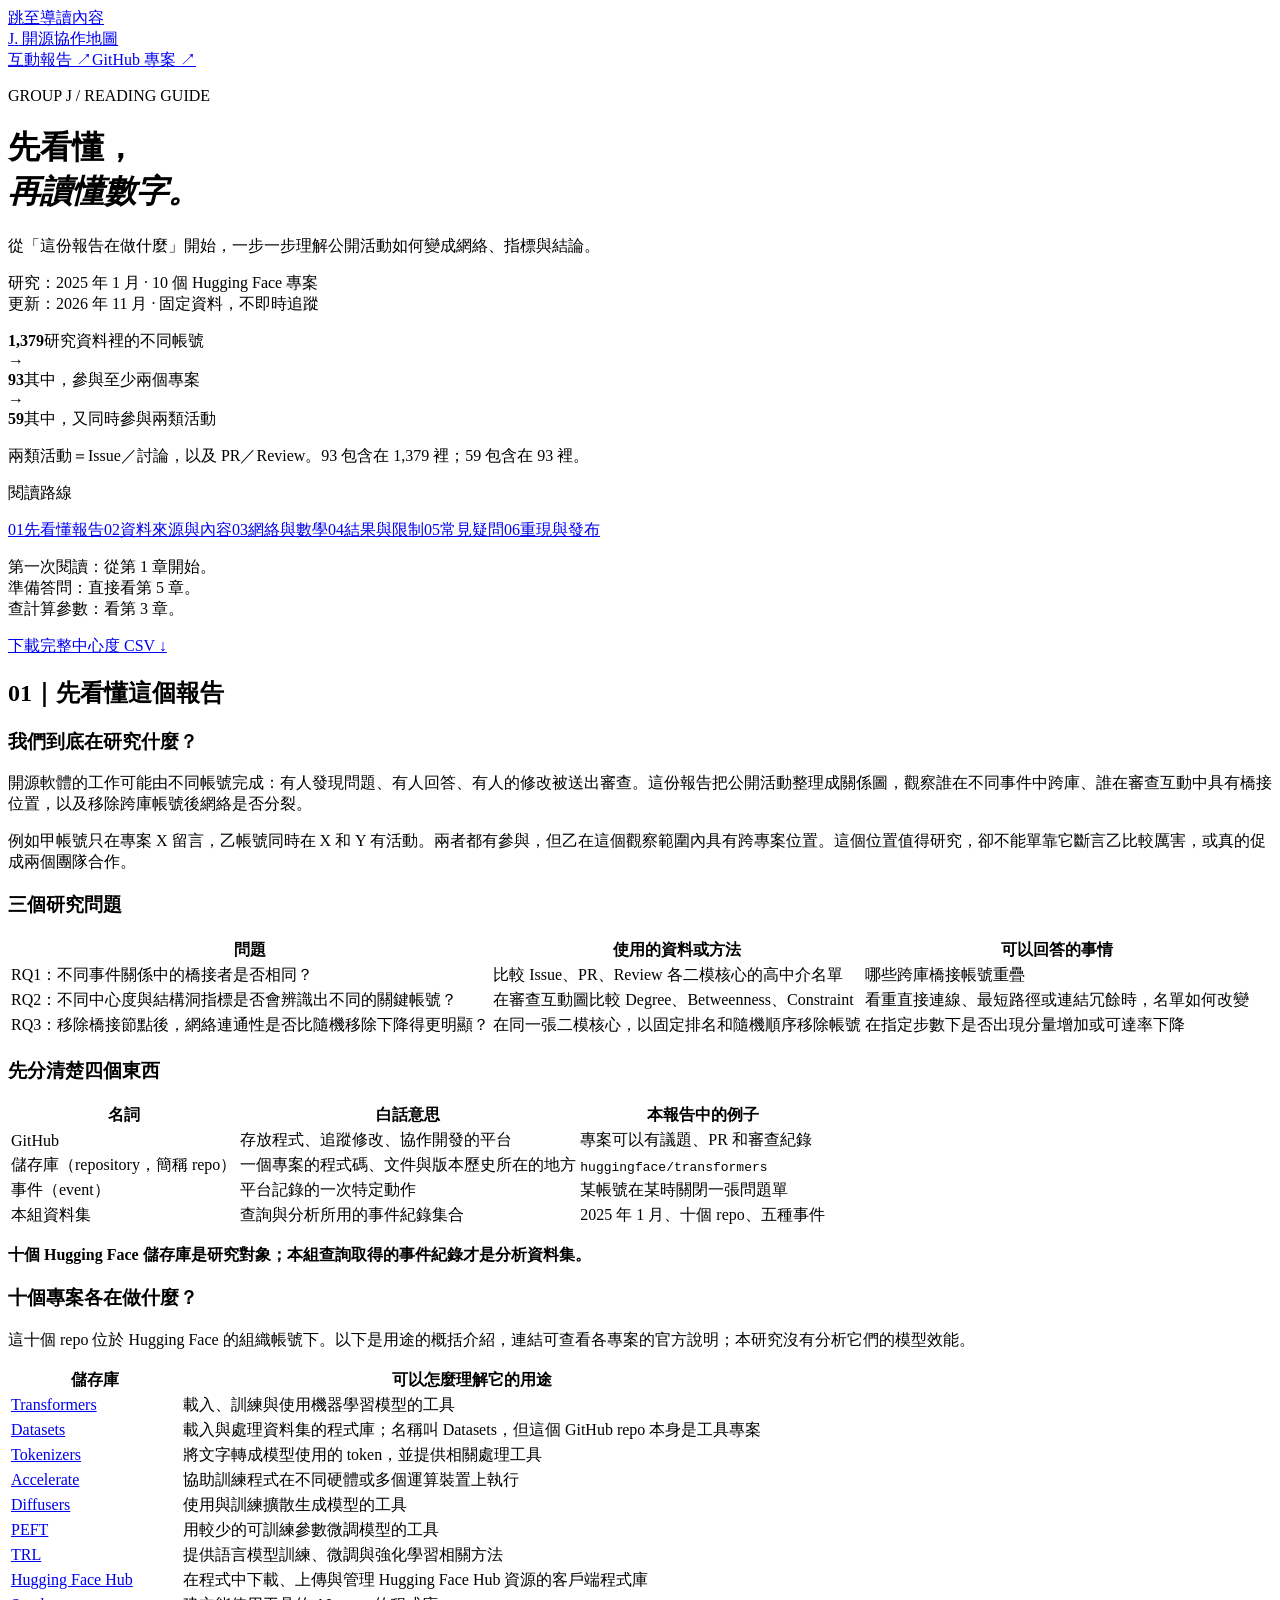
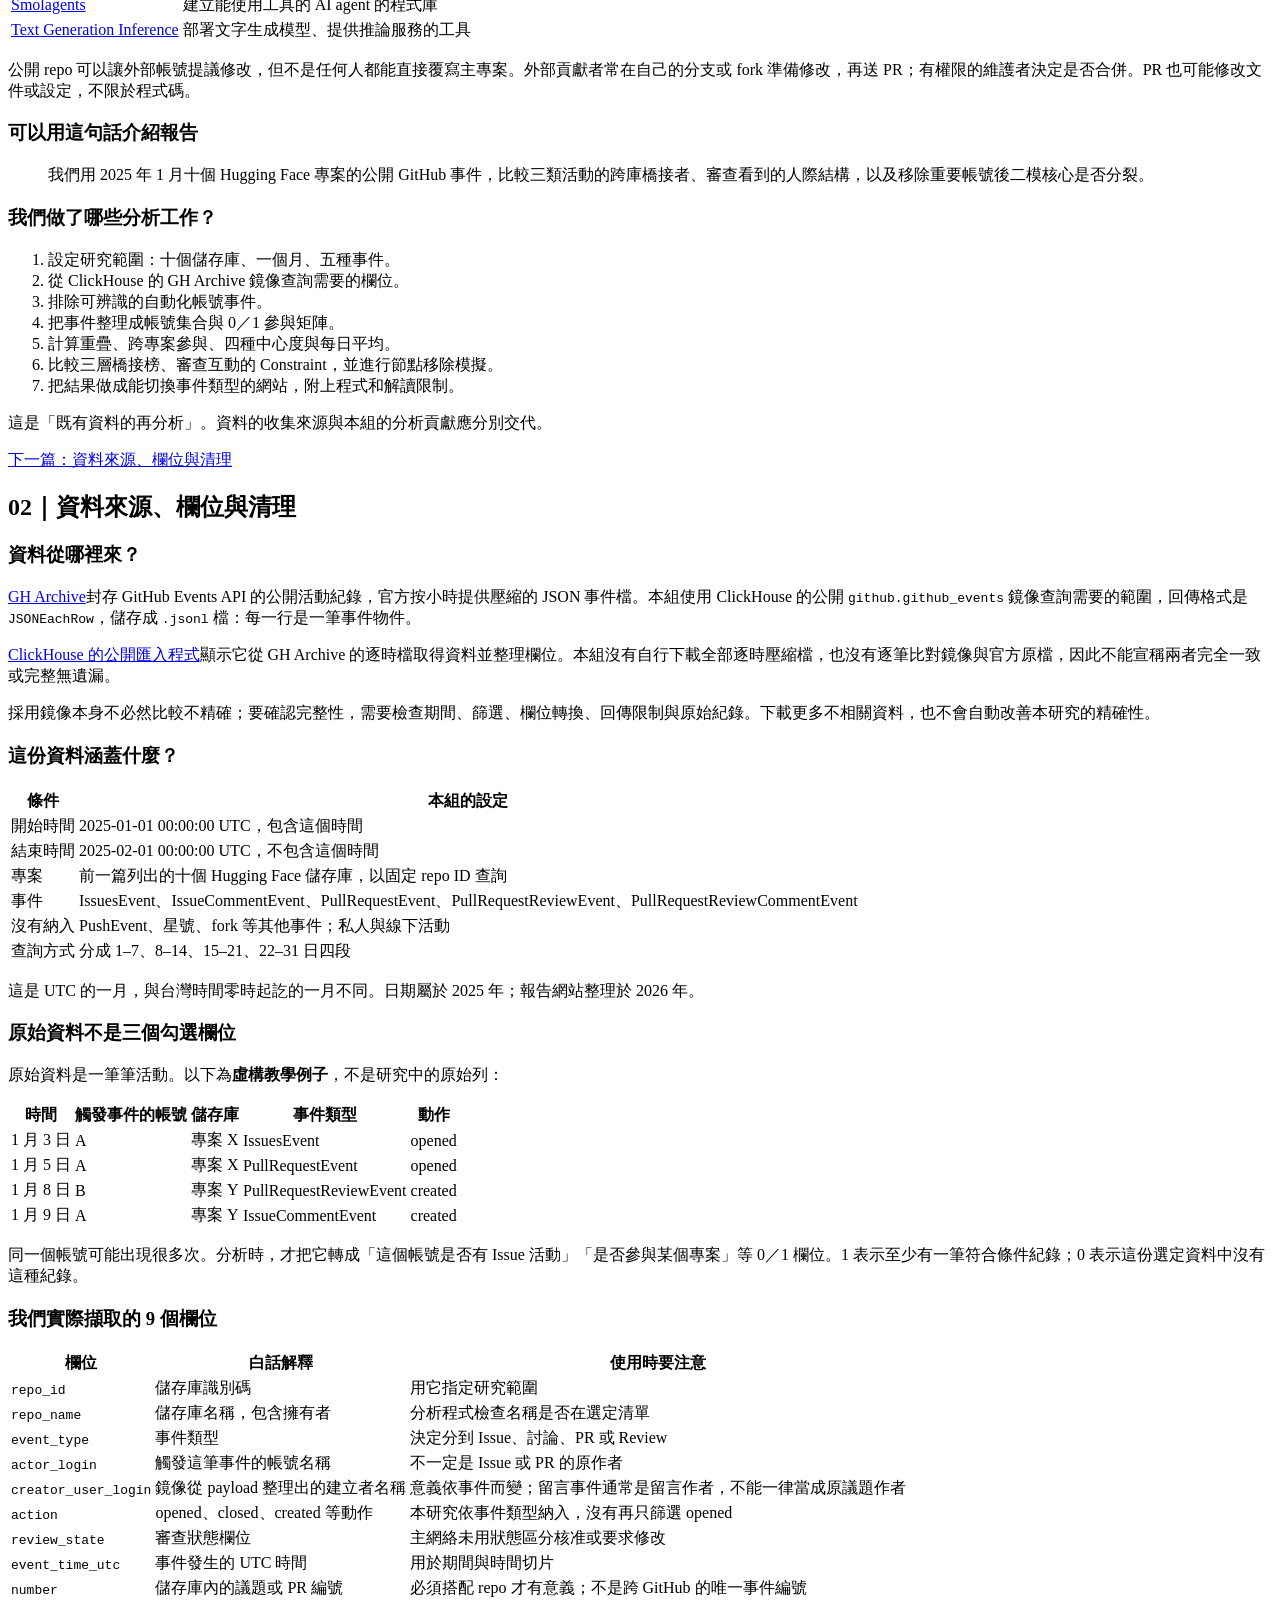
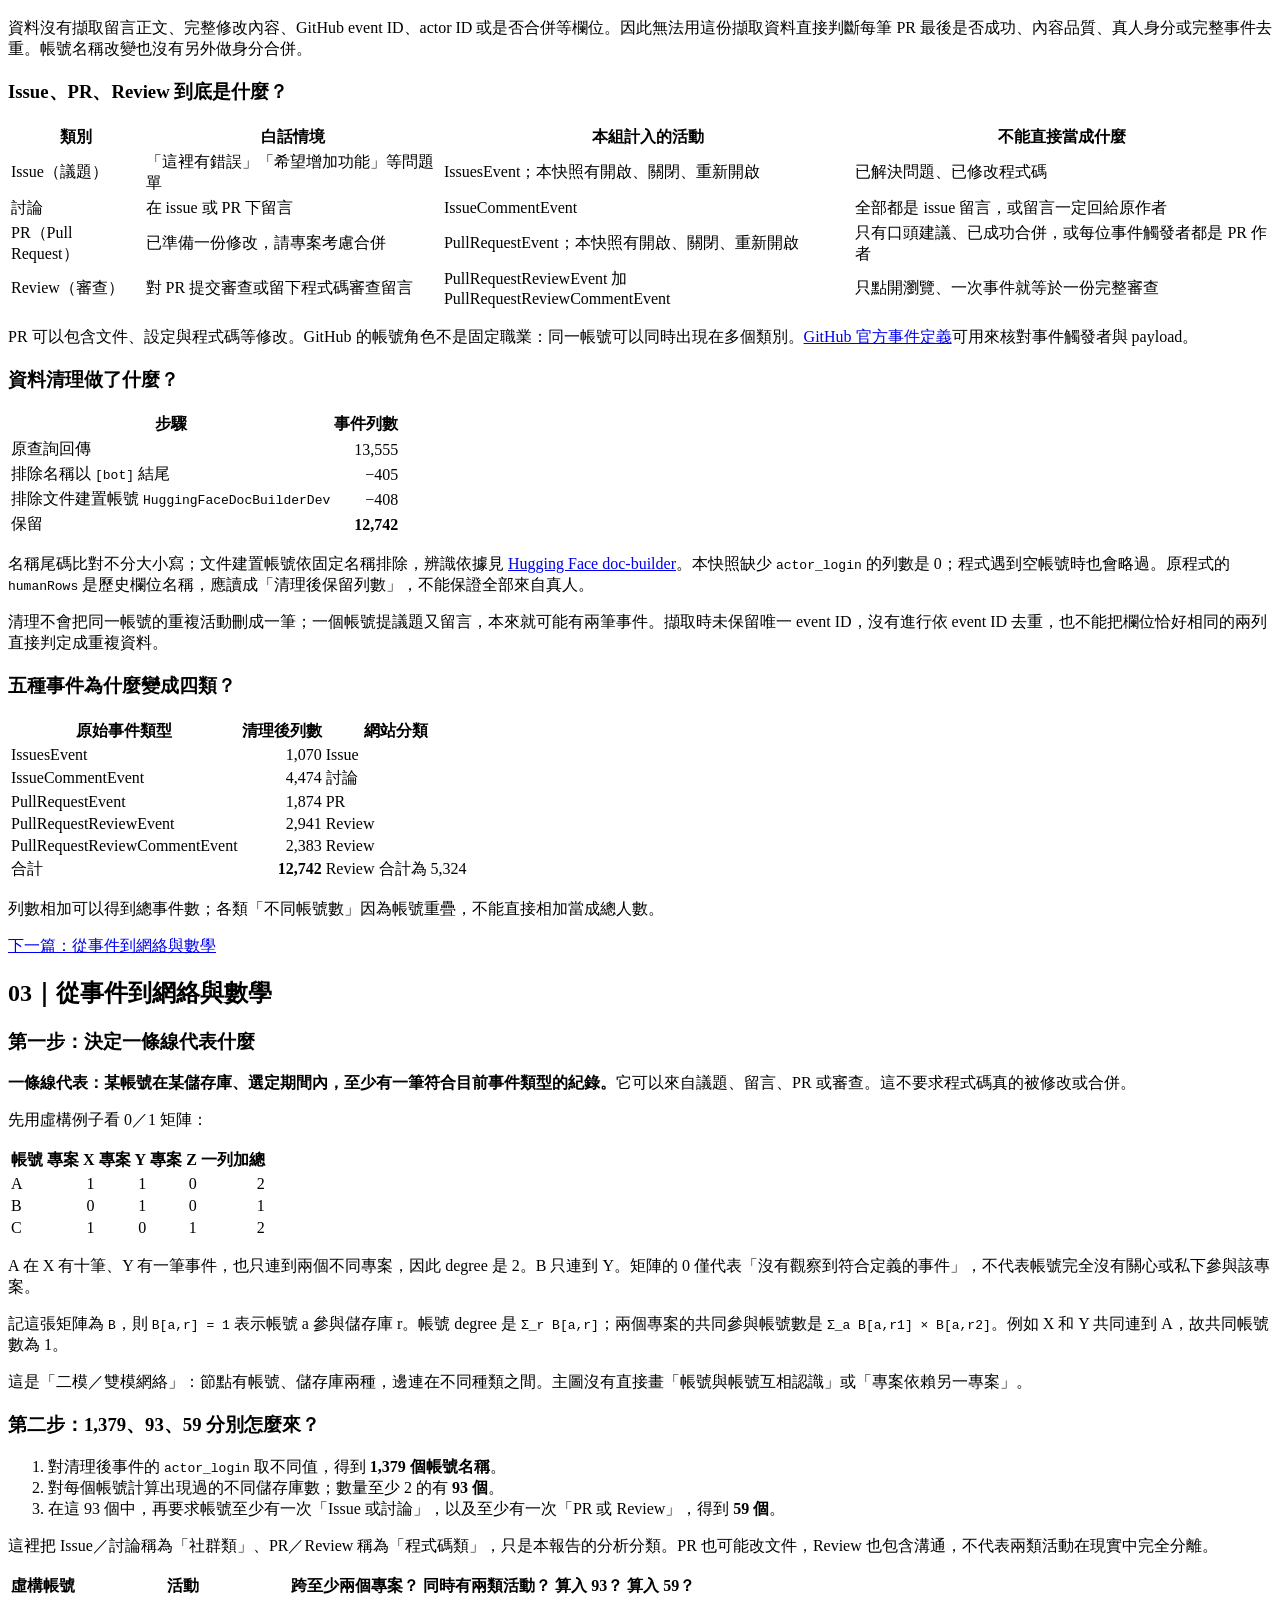
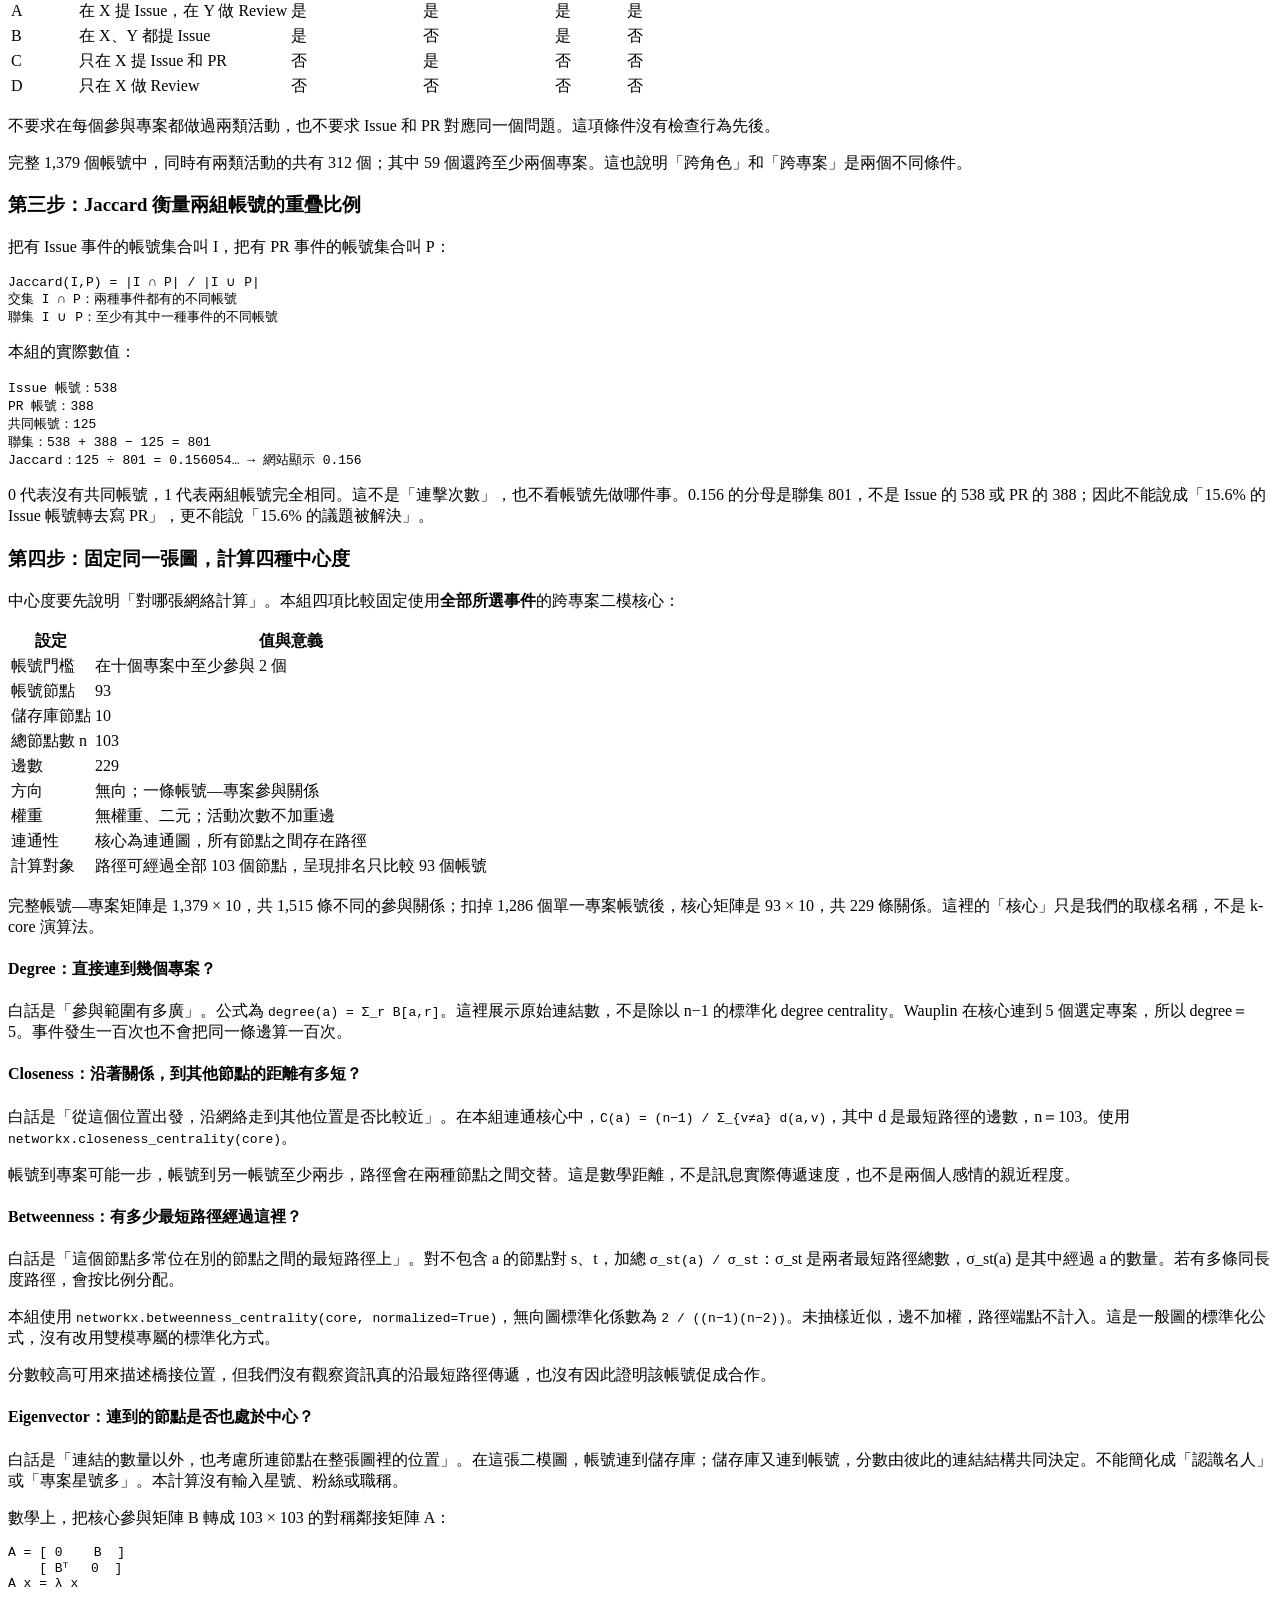
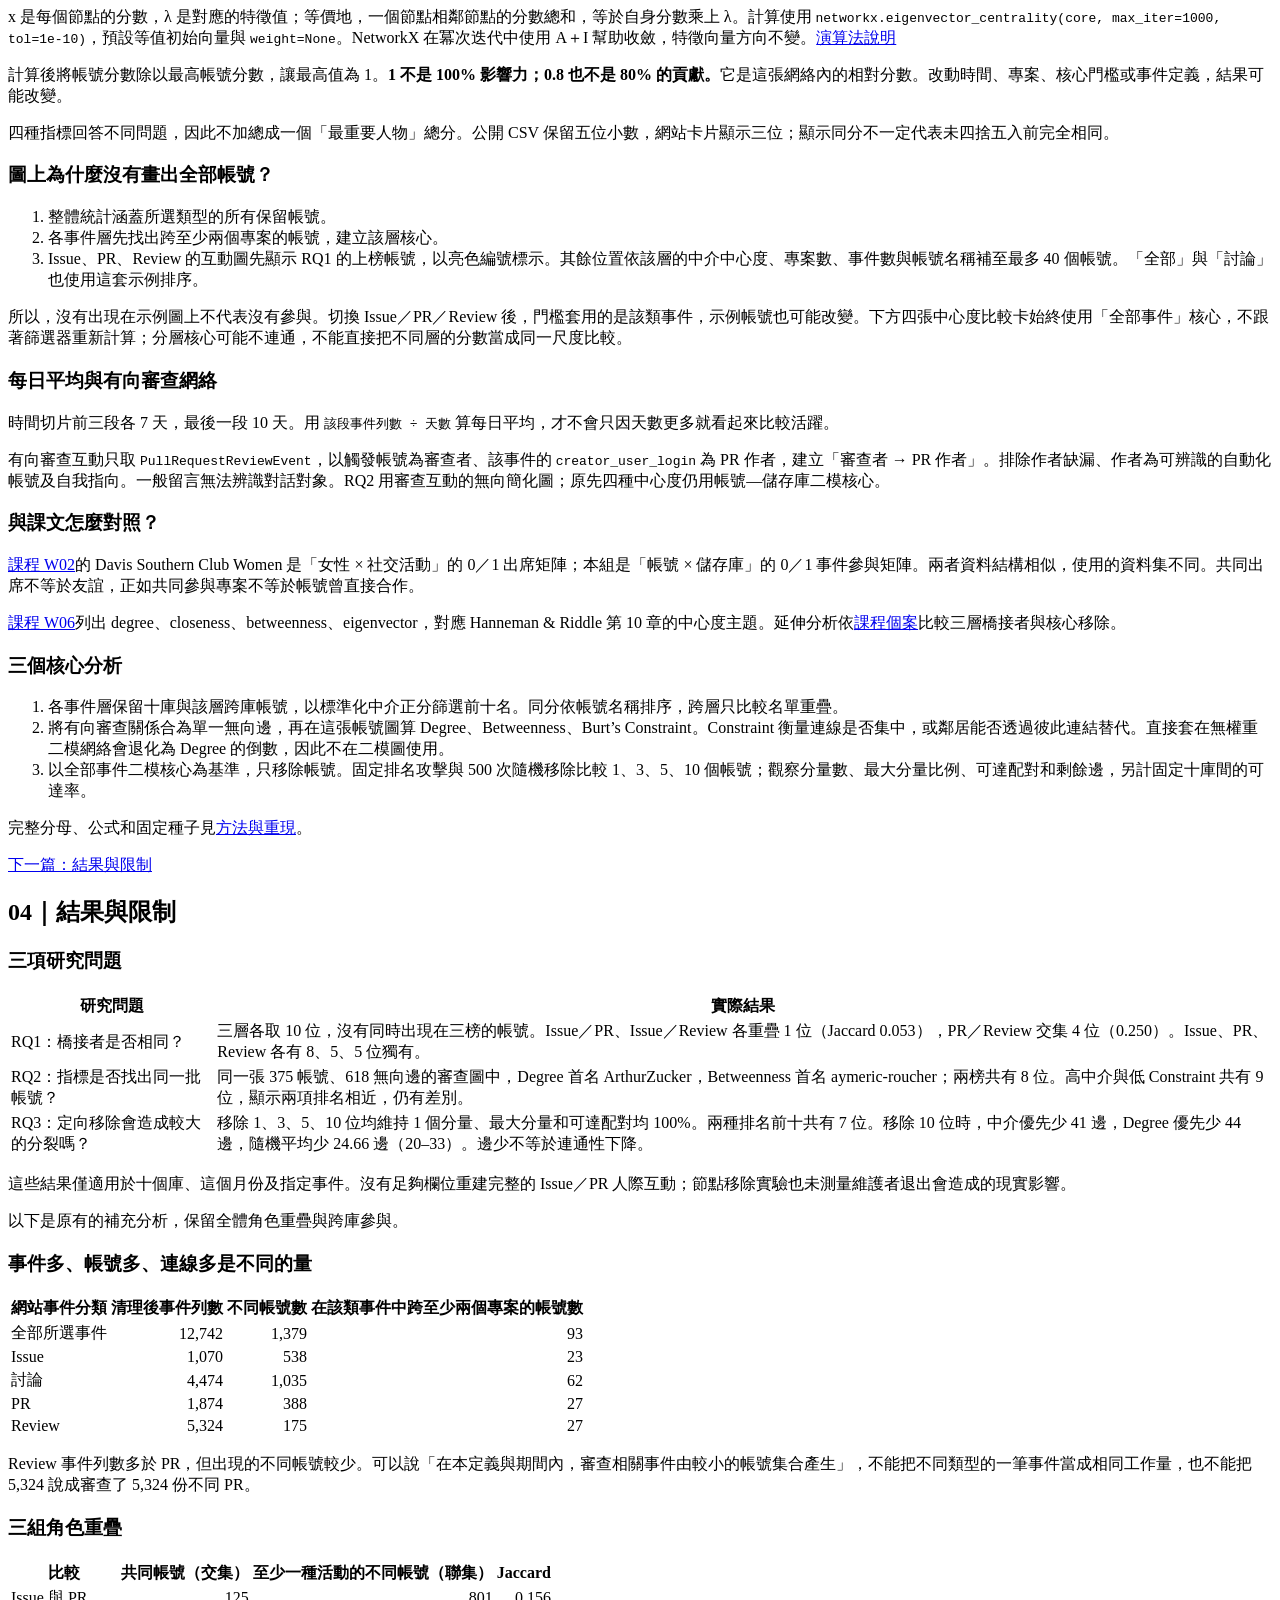
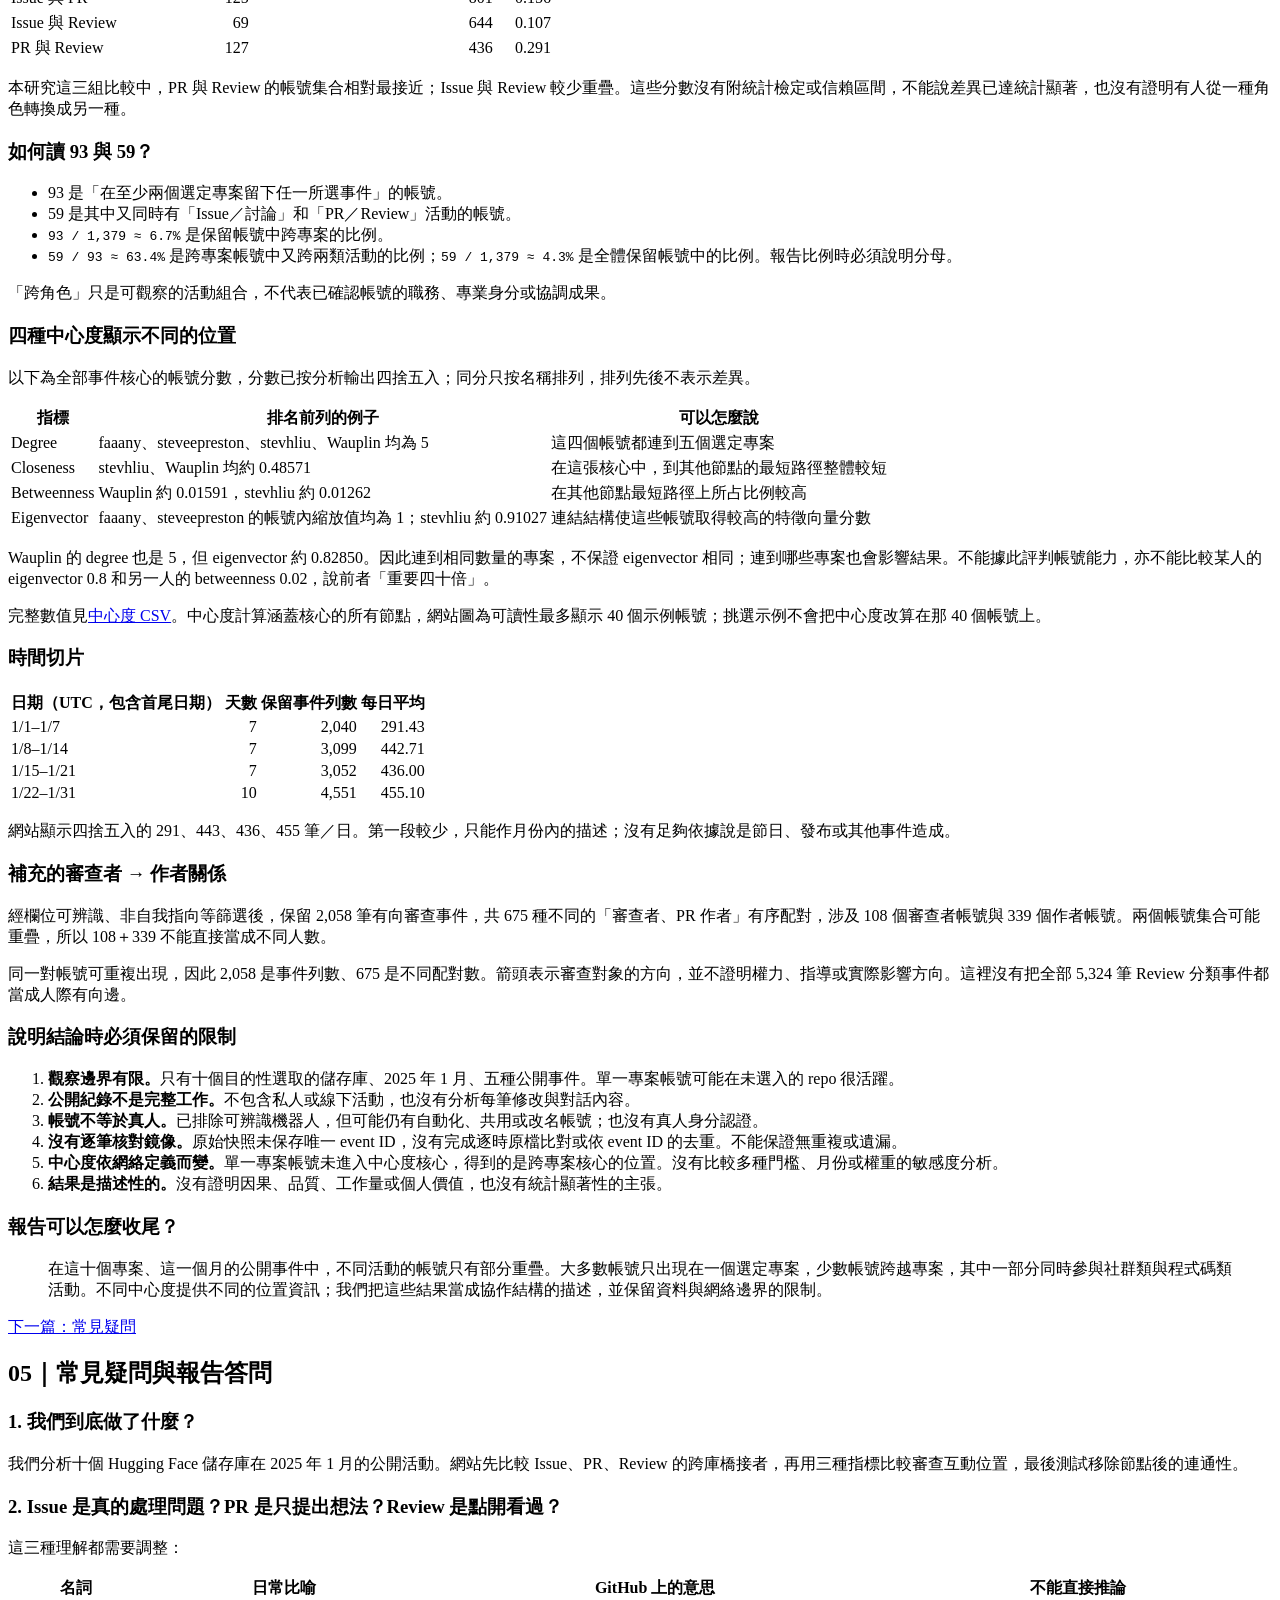
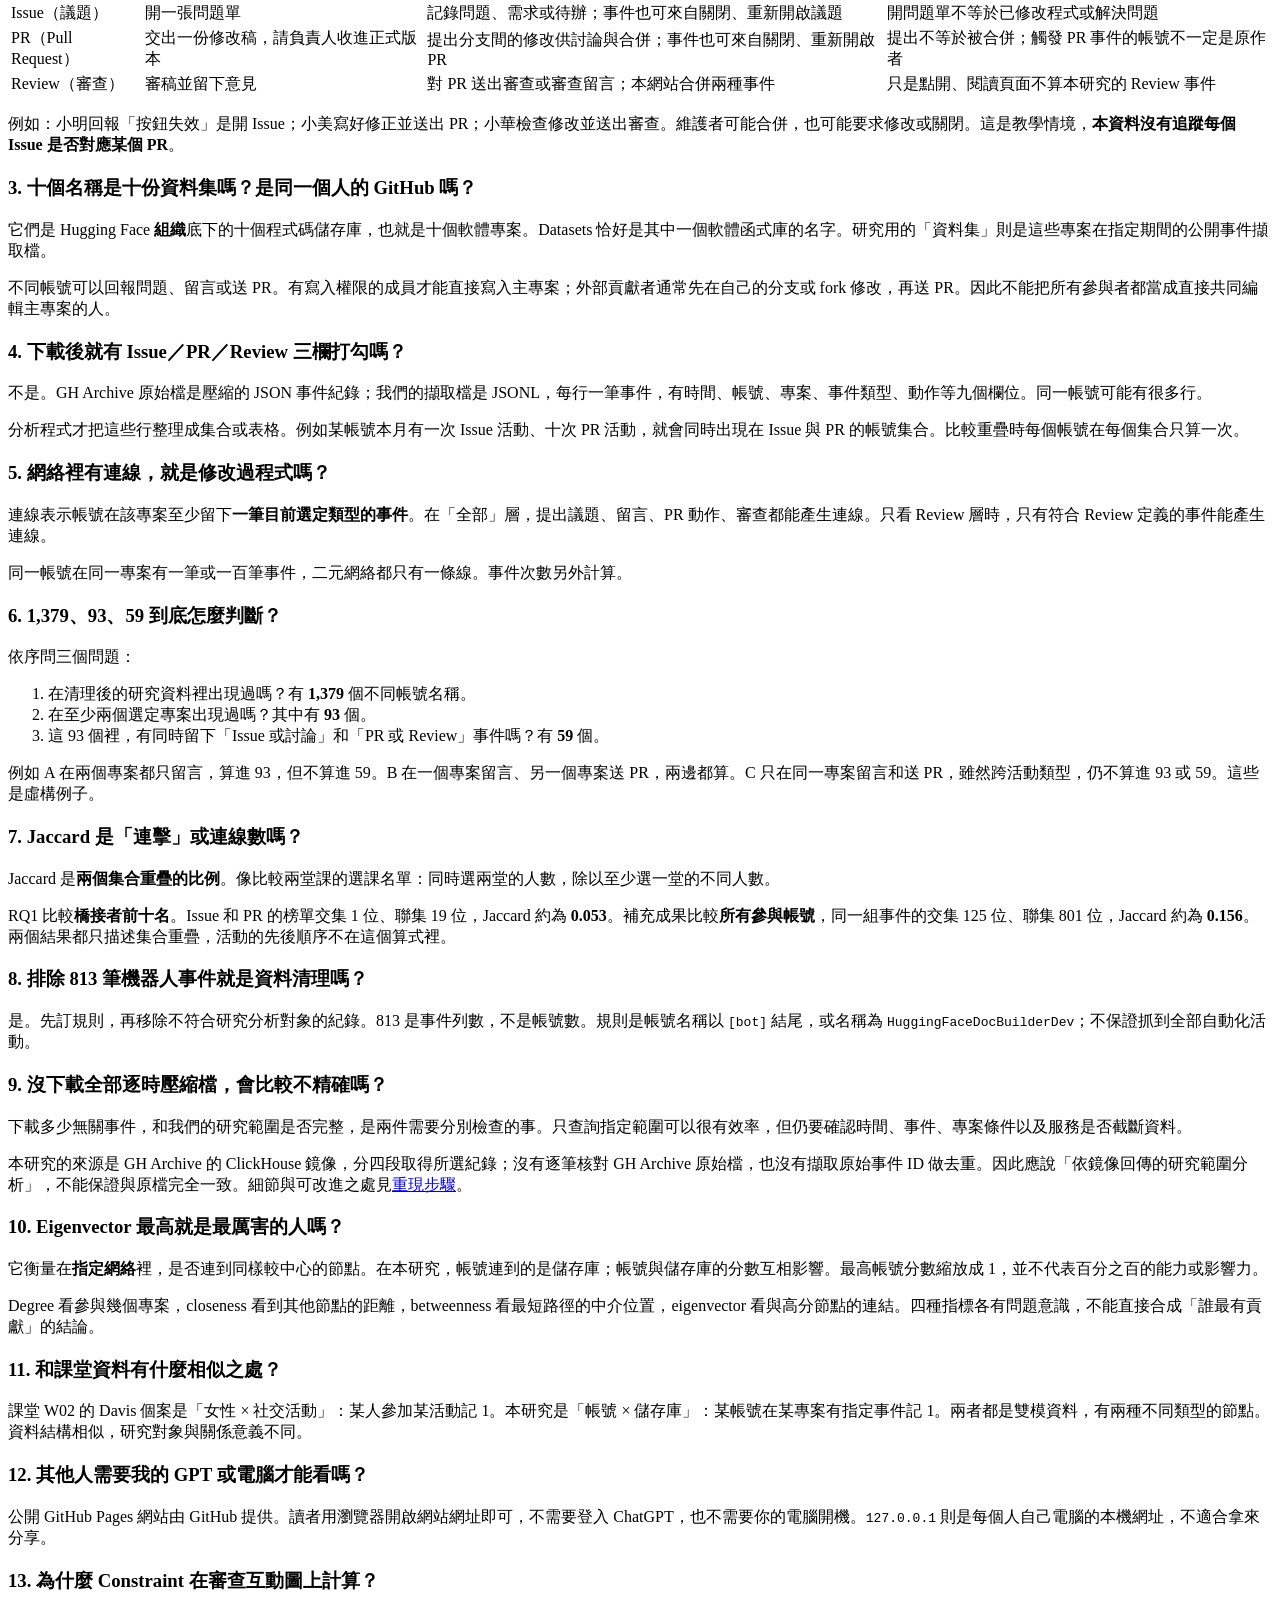
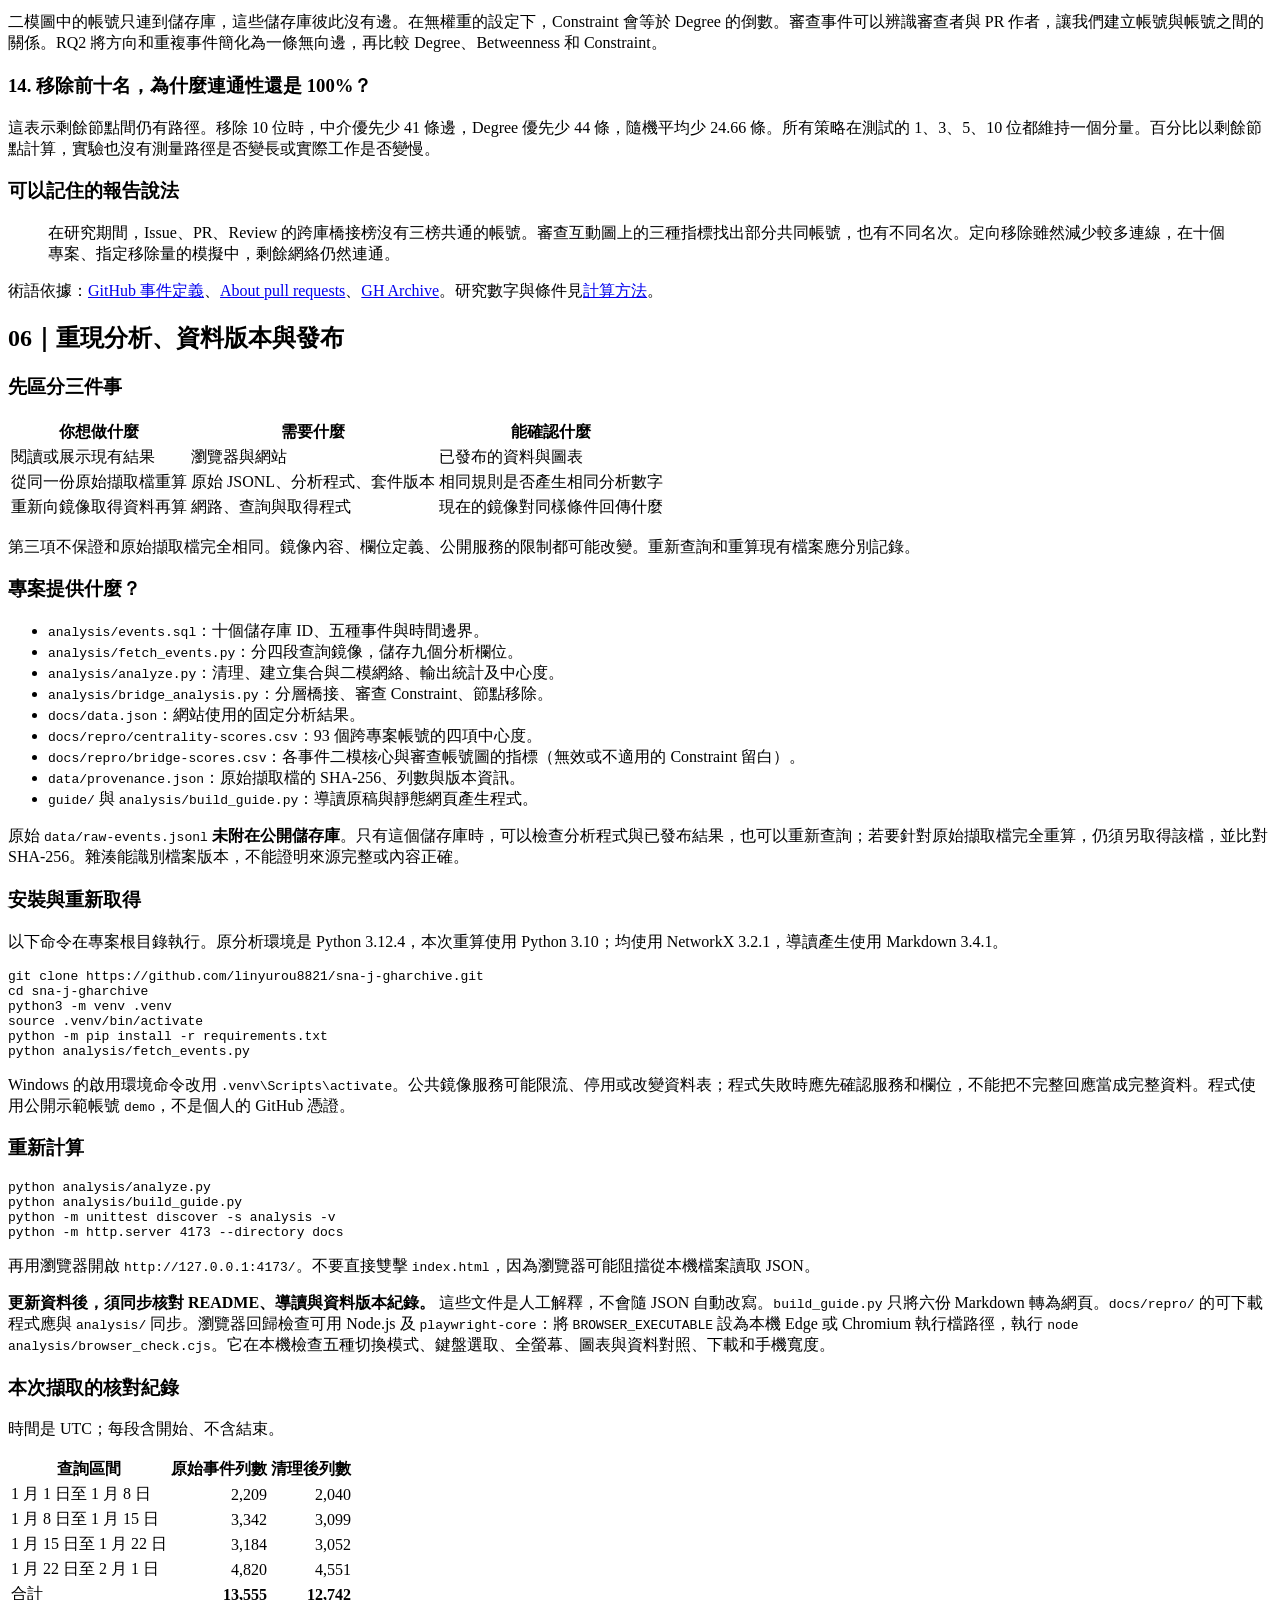
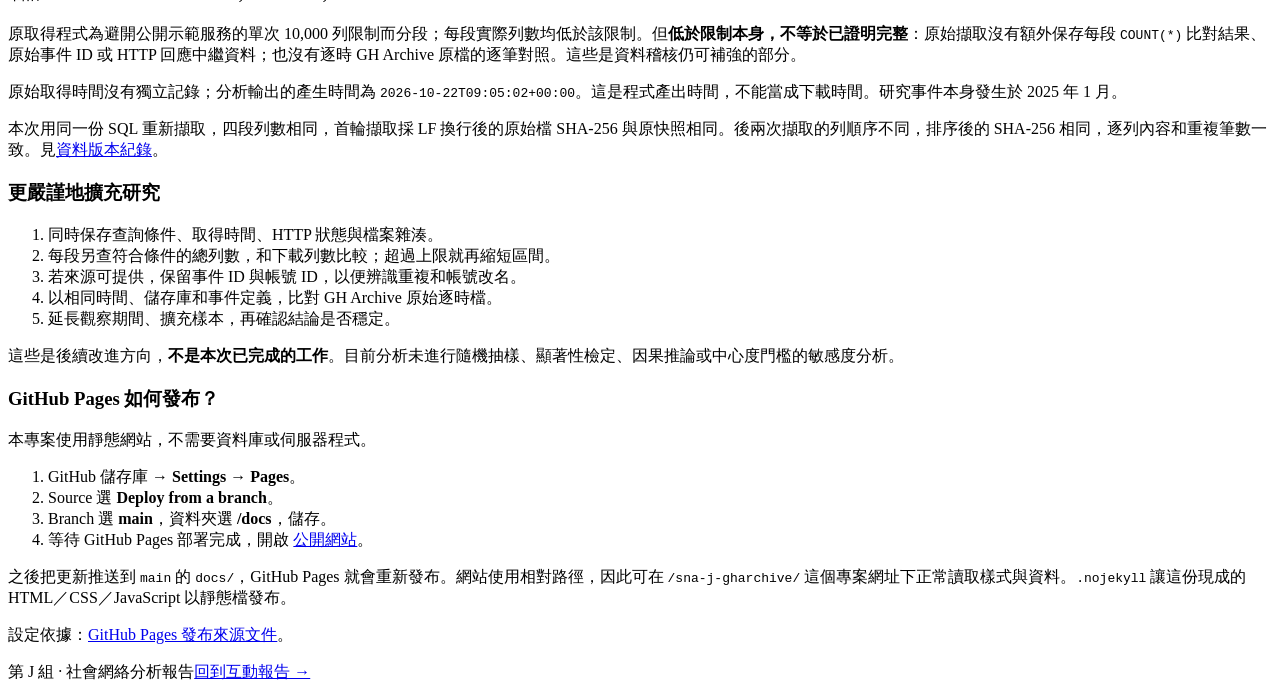
==== commit b3e3888d: "Update the four-person script and prepare the presentation site" ====
--- a/docs/guide.html
+++ b/docs/guide.html
@@ -3,7 +3,7 @@
 <head>
   <meta charset="utf-8">
   <meta name="viewport" content="width=device-width, initial-scale=1">
-  <meta name="description" content="從 Issue、PR、Review 到 Jaccard 與 eigenvector：第 J 組開源協作報告的完整白話導讀，附資料定義、算式、結果與重現步驟。">
+  <meta name="description" content="第 J 組開源協作報告的白話導讀，說明三層橋接榜、審查互動的 Constraint、節點移除與重現步驟。">
   <meta name="theme-color" content="#12352f">
   <title>白話導讀｜開源協作地圖 · 第 J 組</title>
   <link rel="stylesheet" href="./guide.css">
@@ -16,7 +16,7 @@
       <p class="eyebrow">GROUP J / READING GUIDE</p>
       <h1>先看懂，<br><em>再讀懂數字。</em></h1>
       <p class="lede">從「這份報告在做什麼」開始，一步一步理解公開活動如何變成網絡、指標與結論。</p>
-      <p class="intro-note">研究：2025 年 1 月 · 10 個 Hugging Face 專案<br>整理：2026 年 10 月 · 固定資料，不即時追蹤</p>
+      <p class="intro-note">研究：2025 年 1 月 · 10 個 Hugging Face 專案<br>更新：2026 年 11 月 · 固定資料，不即時追蹤</p>
       <div class="number-path" aria-label="帳號篩選條件">
         <div><strong>1,379</strong><span>研究資料裡的不同帳號</span></div><b aria-hidden="true">→</b>
         <div><strong>93</strong><span>其中，參與至少兩個專案</span></div><b aria-hidden="true">→</b>
@@ -595,7 +595,7 @@
 <ol>
 <li>整體統計涵蓋所選類型的所有保留帳號。</li>
 <li>各事件層先找出跨至少兩個專案的帳號，建立該層核心。</li>
-<li>為了可讀性，圖上最多畫 40 個帳號，按該層未四捨五入的中介中心度挑選。同分再比較專案數、事件數與帳號名稱。</li>
+<li>Issue、PR、Review 的互動圖先顯示 RQ1 的上榜帳號，以亮色編號標示。其餘位置依該層的中介中心度、專案數、事件數與帳號名稱補至最多 40 個帳號。「全部」與「討論」也使用這套示例排序。</li>
 </ol>
 <p>所以，沒有出現在示例圖上不代表沒有參與。切換 Issue／PR／Review 後，門檻套用的是該類事件，示例帳號也可能改變。下方四張中心度比較卡始終使用「全部事件」核心，不跟著篩選器重新計算；分層核心可能不連通，不能直接把不同層的分數當成同一尺度比較。</p>
 <h3>每日平均與有向審查網絡</h3>
@@ -814,7 +814,7 @@
 <p><a href="#questions">下一篇：常見疑問</a></p></section>
 <section class="chapter" id="questions"><h2>05｜常見疑問與報告答問</h2>
 <h3>1. 我們到底做了什麼？</h3>
-<p>我們取得指定範圍的公開活動資料，重新整理與分析。研究重點是「哪些帳號參與哪些專案，以及不同活動的參與帳號有多少重疊」。網站讓大家可以切換活動類型、查看關係，再理解背後的數字。</p>
+<p>我們分析十個 Hugging Face 儲存庫在 2025 年 1 月的公開活動。網站先比較 Issue、PR、Review 的跨庫橋接者，再用三種指標比較審查互動位置，最後測試移除節點後的連通性。</p>
 <h3>2. Issue 是真的處理問題？PR 是只提出想法？Review 是點開看過？</h3>
 <p>這三種理解都需要調整：</p>
 <div class="table-scroll" tabindex="0" role="region" aria-label="可橫向捲動的資料表"><table>
@@ -867,7 +867,7 @@
 <p>例如 A 在兩個專案都只留言，算進 93，但不算進 59。B 在一個專案留言、另一個專案送 PR，兩邊都算。C 只在同一專案留言和送 PR，雖然跨活動類型，仍不算進 93 或 59。這些是虛構例子。</p>
 <h3>7. Jaccard 是「連擊」或連線數嗎？</h3>
 <p>Jaccard 是<strong>兩個集合重疊的比例</strong>。像比較兩堂課的選課名單：同時選兩堂的人數，除以至少選一堂的不同人數。</p>
-<p>本研究 Issue 與 PR 的 Jaccard 是 <code>125 ÷ 801 ≈ 0.156</code>。它不是連線數，也不記錄動作順序，因此不能說是「先提 Issue、接著送 PR 的連擊」。同一帳號的兩種活動甚至可以發生在不同專案、不同議題。</p>
+<p>RQ1 比較<strong>橋接者前十名</strong>。Issue 和 PR 的榜單交集 1 位、聯集 19 位，Jaccard 約為 <strong>0.053</strong>。補充成果比較<strong>所有參與帳號</strong>，同一組事件的交集 125 位、聯集 801 位，Jaccard 約為 <strong>0.156</strong>。兩個結果都只描述集合重疊，活動的先後順序不在這個算式裡。</p>
 <h3>8. 排除 813 筆機器人事件就是資料清理嗎？</h3>
 <p>是。先訂規則，再移除不符合研究分析對象的紀錄。813 是事件列數，不是帳號數。規則是帳號名稱以 <code>[bot]</code> 結尾，或名稱為 <code>HuggingFaceDocBuilderDev</code>；不保證抓到全部自動化活動。</p>
 <h3>9. 沒下載全部逐時壓縮檔，會比較不精確嗎？</h3>
@@ -880,9 +880,13 @@
 <p>課堂 W02 的 Davis 個案是「女性 × 社交活動」：某人參加某活動記 1。本研究是「帳號 × 儲存庫」：某帳號在某專案有指定事件記 1。兩者都是雙模資料，有兩種不同類型的節點。資料結構相似，研究對象與關係意義不同。</p>
 <h3>12. 其他人需要我的 GPT 或電腦才能看嗎？</h3>
 <p>公開 GitHub Pages 網站由 GitHub 提供。讀者用瀏覽器開啟網站網址即可，不需要登入 ChatGPT，也不需要你的電腦開機。<code>127.0.0.1</code> 則是每個人自己電腦的本機網址，不適合拿來分享。</p>
+<h3>13. 為什麼 Constraint 在審查互動圖上計算？</h3>
+<p>二模圖中的帳號只連到儲存庫，這些儲存庫彼此沒有邊。在無權重的設定下，Constraint 會等於 Degree 的倒數。審查事件可以辨識審查者與 PR 作者，讓我們建立帳號與帳號之間的關係。RQ2 將方向和重複事件簡化為一條無向邊，再比較 Degree、Betweenness 和 Constraint。</p>
+<h3>14. 移除前十名，為什麼連通性還是 100%？</h3>
+<p>這表示剩餘節點間仍有路徑。移除 10 位時，中介優先少 41 條邊，Degree 優先少 44 條，隨機平均少 24.66 條。所有策略在測試的 1、3、5、10 位都維持一個分量。百分比以剩餘節點計算，實驗也沒有測量路徑是否變長或實際工作是否變慢。</p>
 <h3>可以記住的報告說法</h3>
 <blockquote>
-<p>我們分析十個 Hugging Face 專案在 2025 年 1 月的公開事件，用「帳號參與專案」建立雙模網絡。不同活動的帳號部分重疊，1,379 個帳號中有 93 個跨專案，其中 59 個又跨兩類活動。中心度幫助我們描述網絡位置，但不代表個人能力或貢獻價值。</p>
+<p>在研究期間，Issue、PR、Review 的跨庫橋接榜沒有三榜共通的帳號。審查互動圖上的三種指標找出部分共同帳號，也有不同名次。定向移除雖然減少較多連線，在十個專案、指定移除量的模擬中，剩餘網絡仍然連通。</p>
 </blockquote>
 <p>術語依據：<a href="https://docs.github.com/en/rest/using-the-rest-api/github-event-types">GitHub 事件定義</a>、<a href="https://docs.github.com/en/pull-requests/collaborating-with-pull-requests/proposing-changes-to-your-work-with-pull-requests/about-pull-requests">About pull requests</a>、<a href="https://www.gharchive.org/">GH Archive</a>。研究數字與條件見<a href="#methods">計算方法</a>。</p></section>
 <section class="chapter" id="reproduce"><h2>06｜重現分析、資料版本與發布</h2>
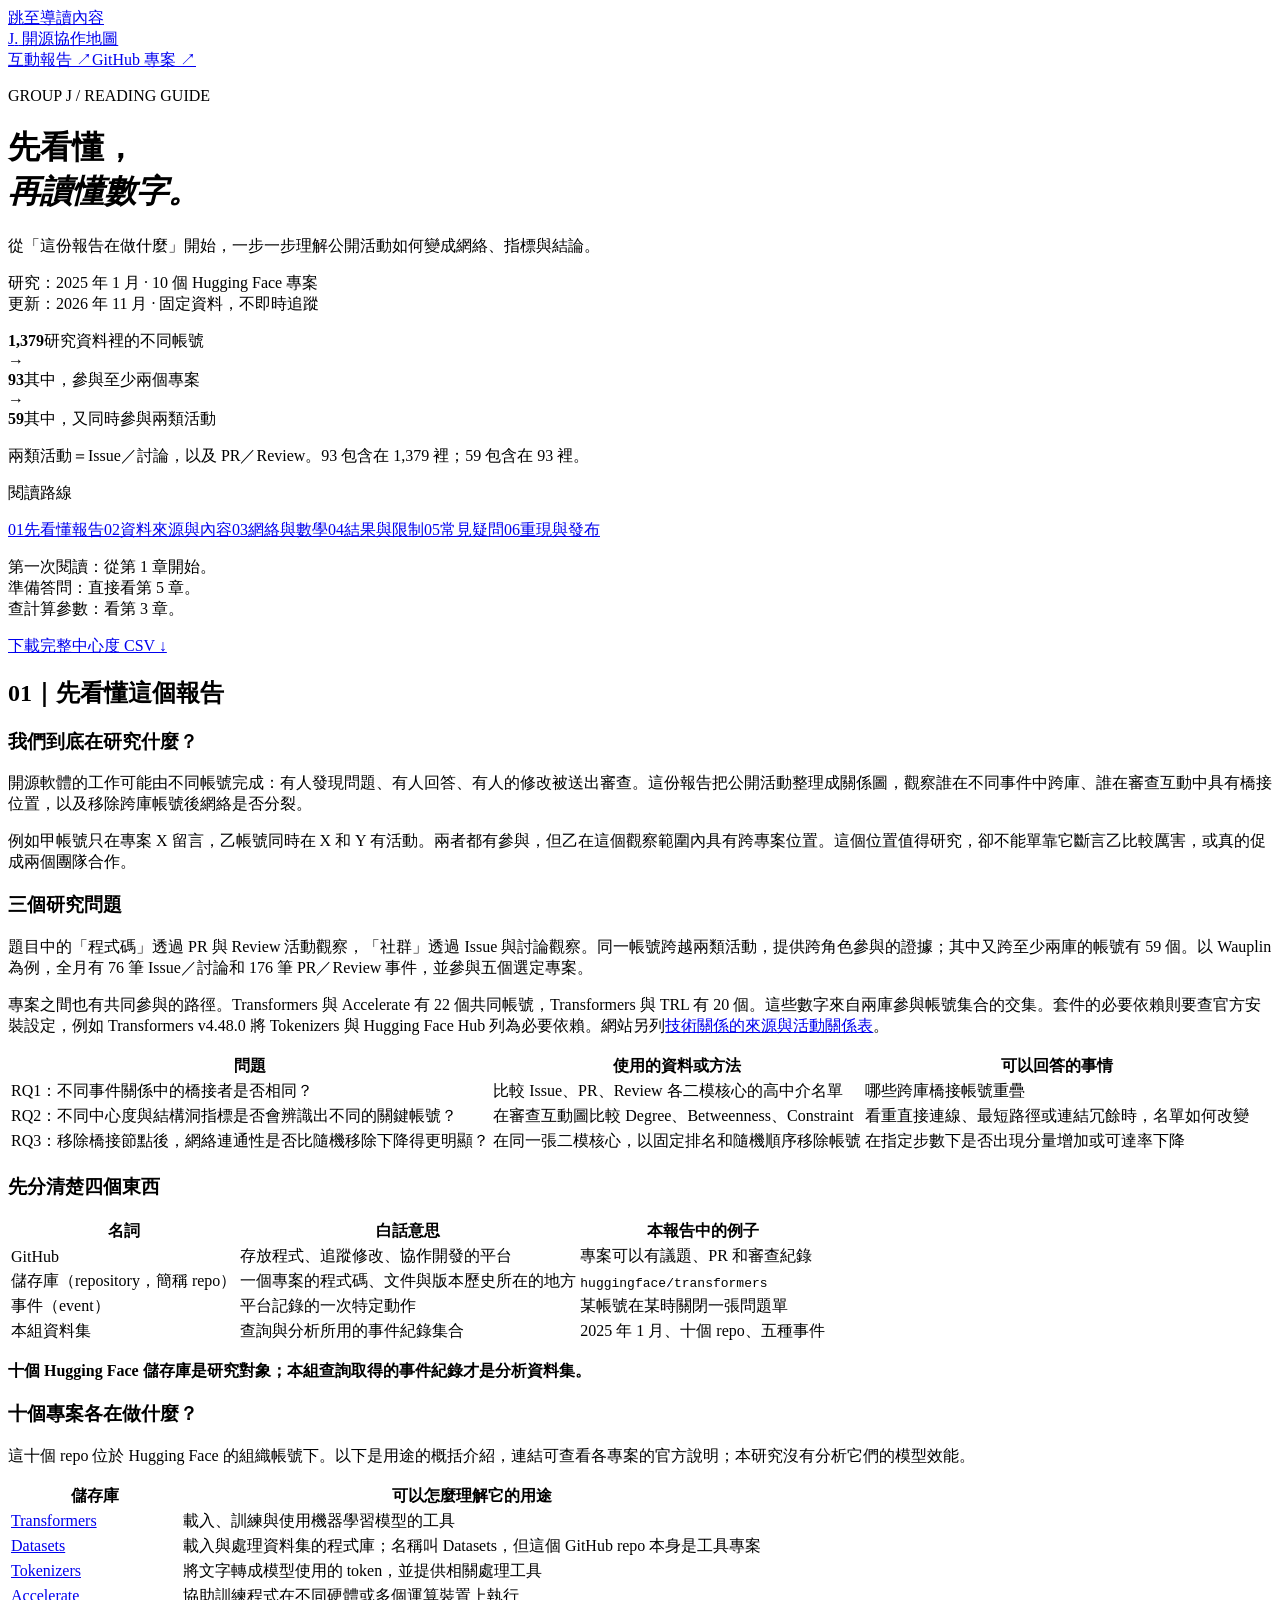
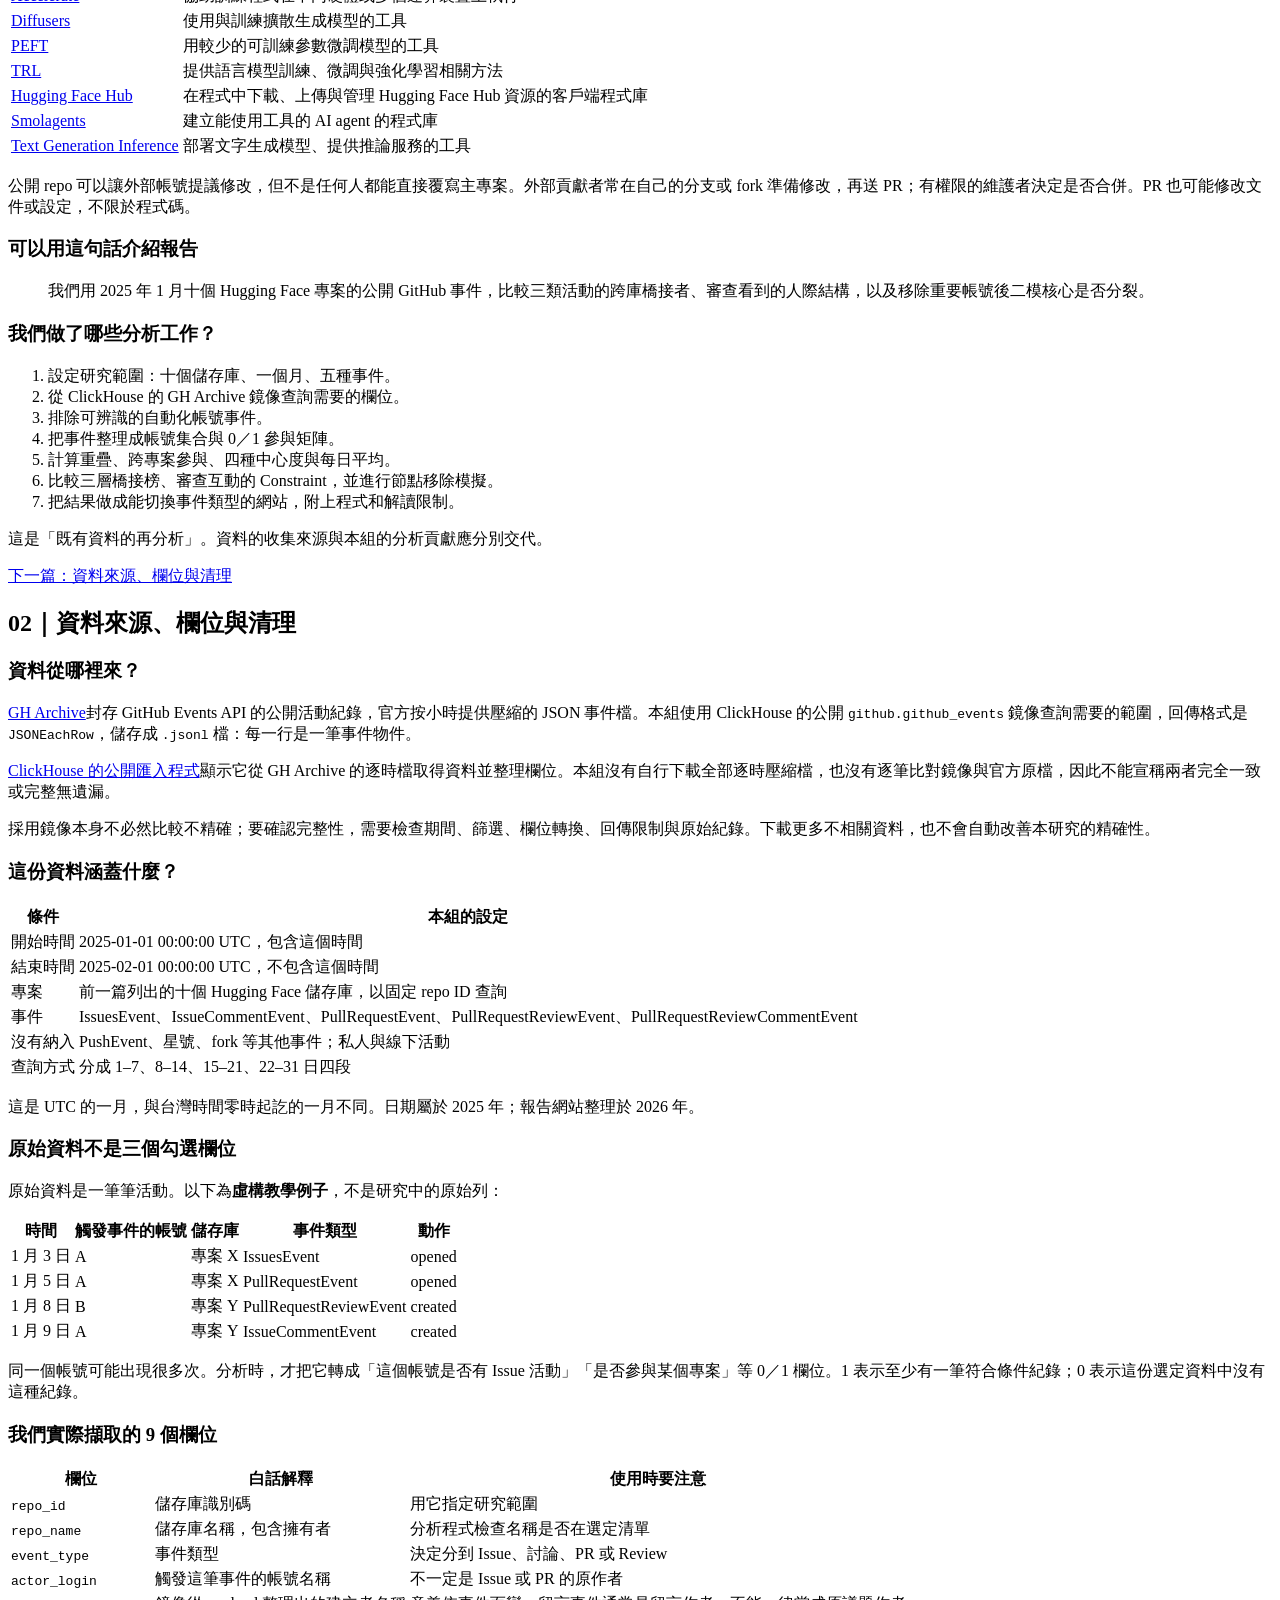
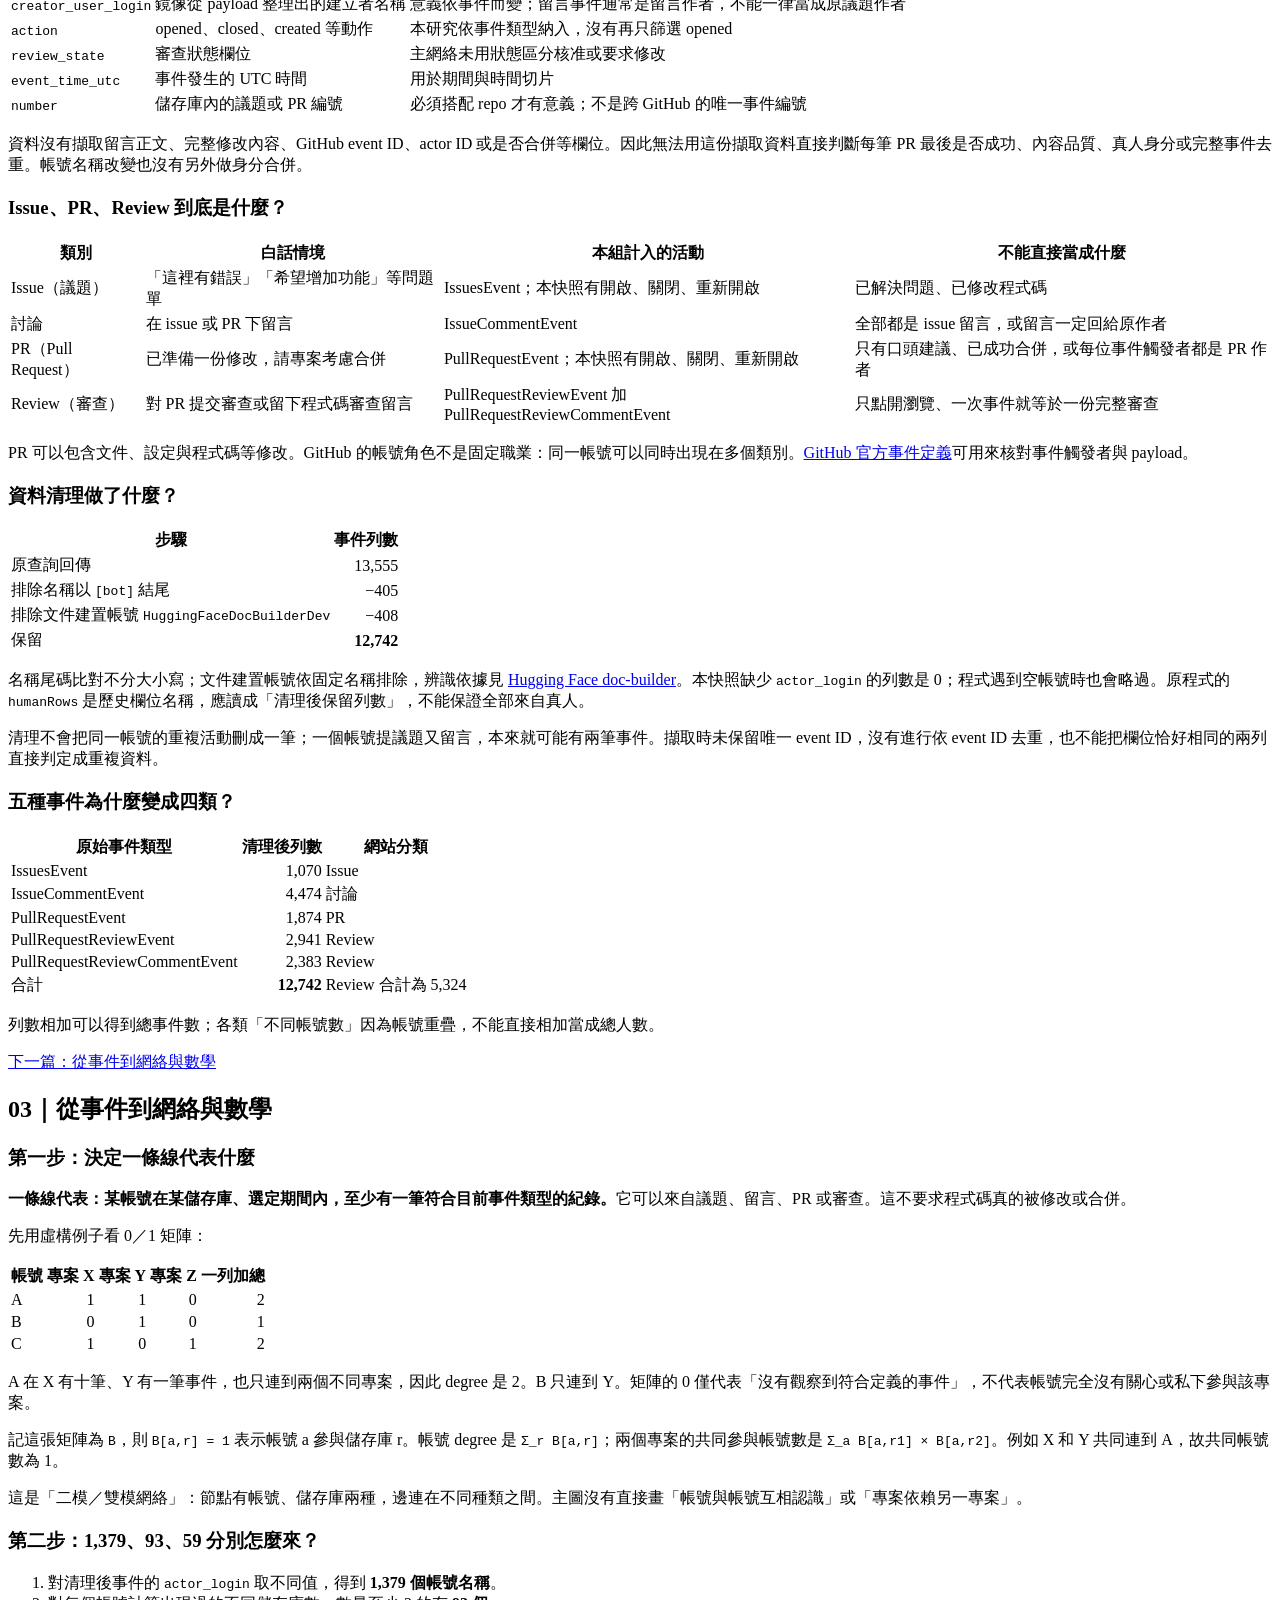
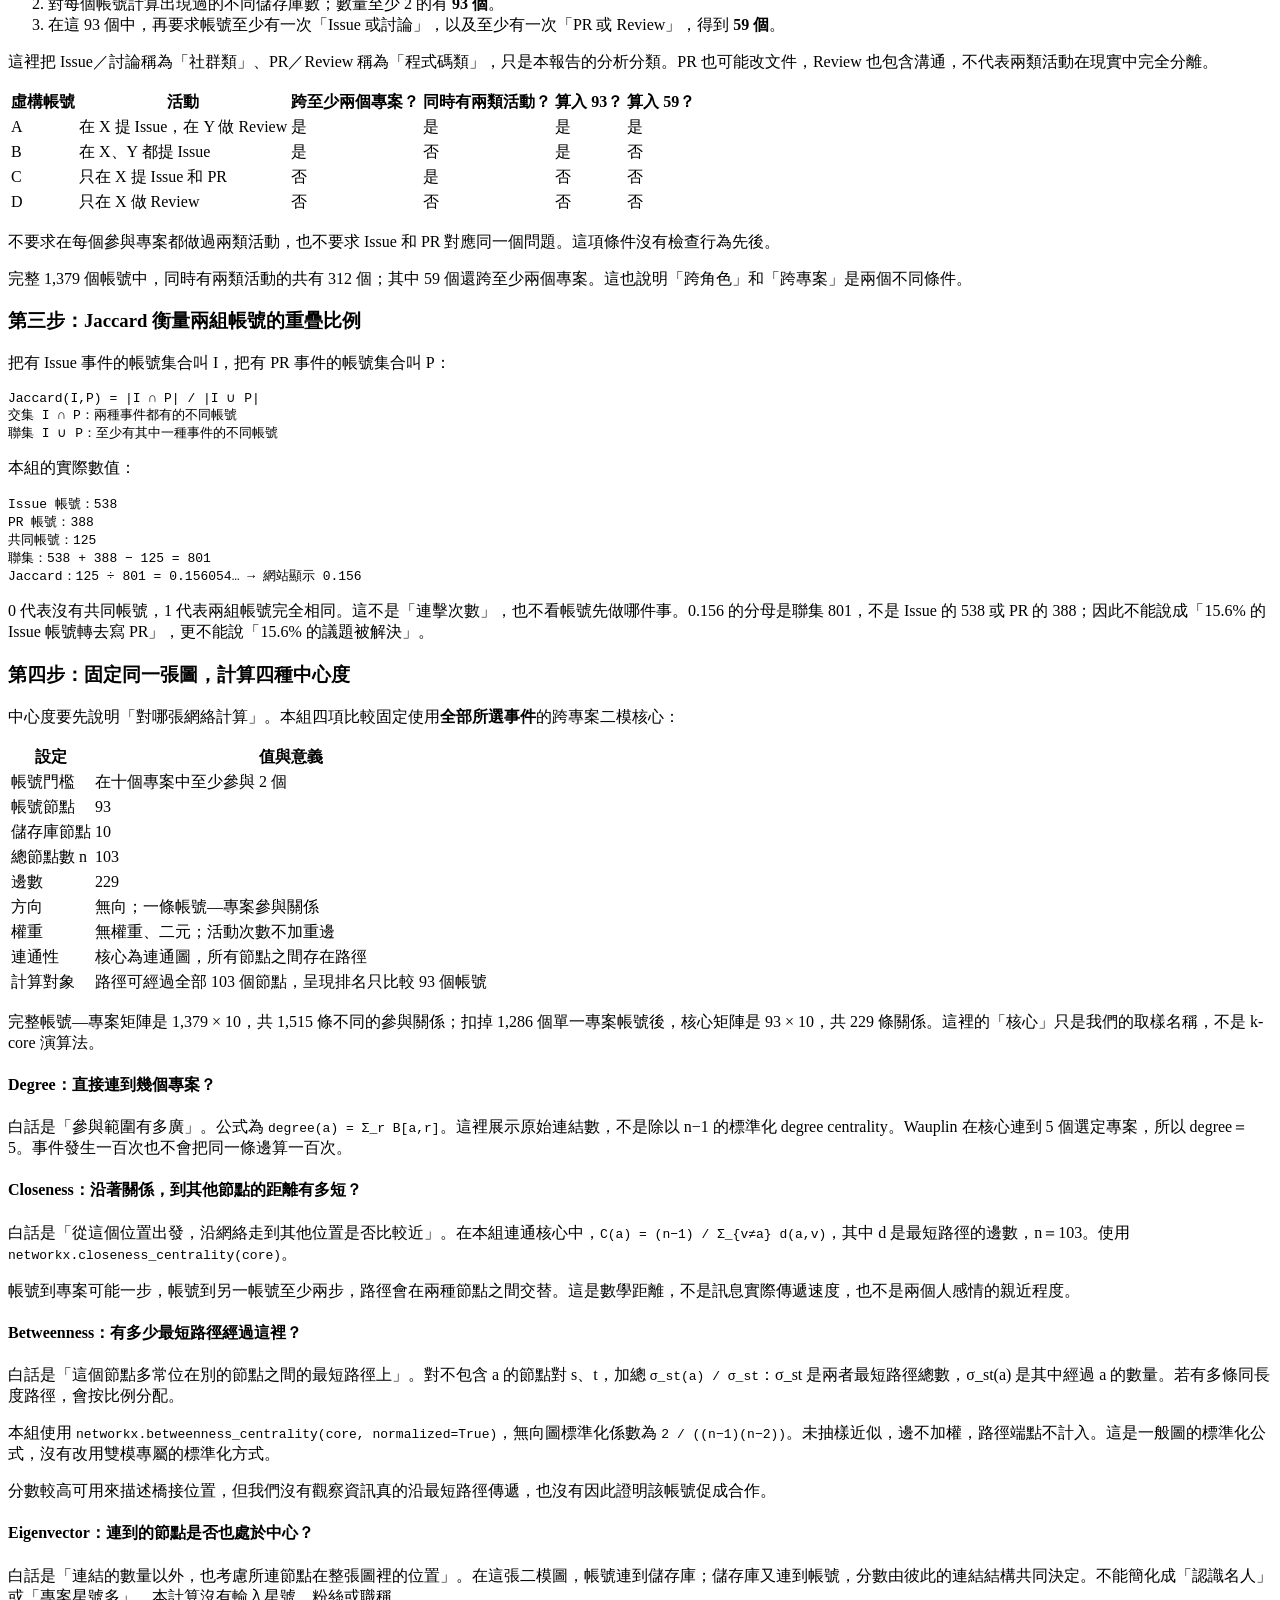
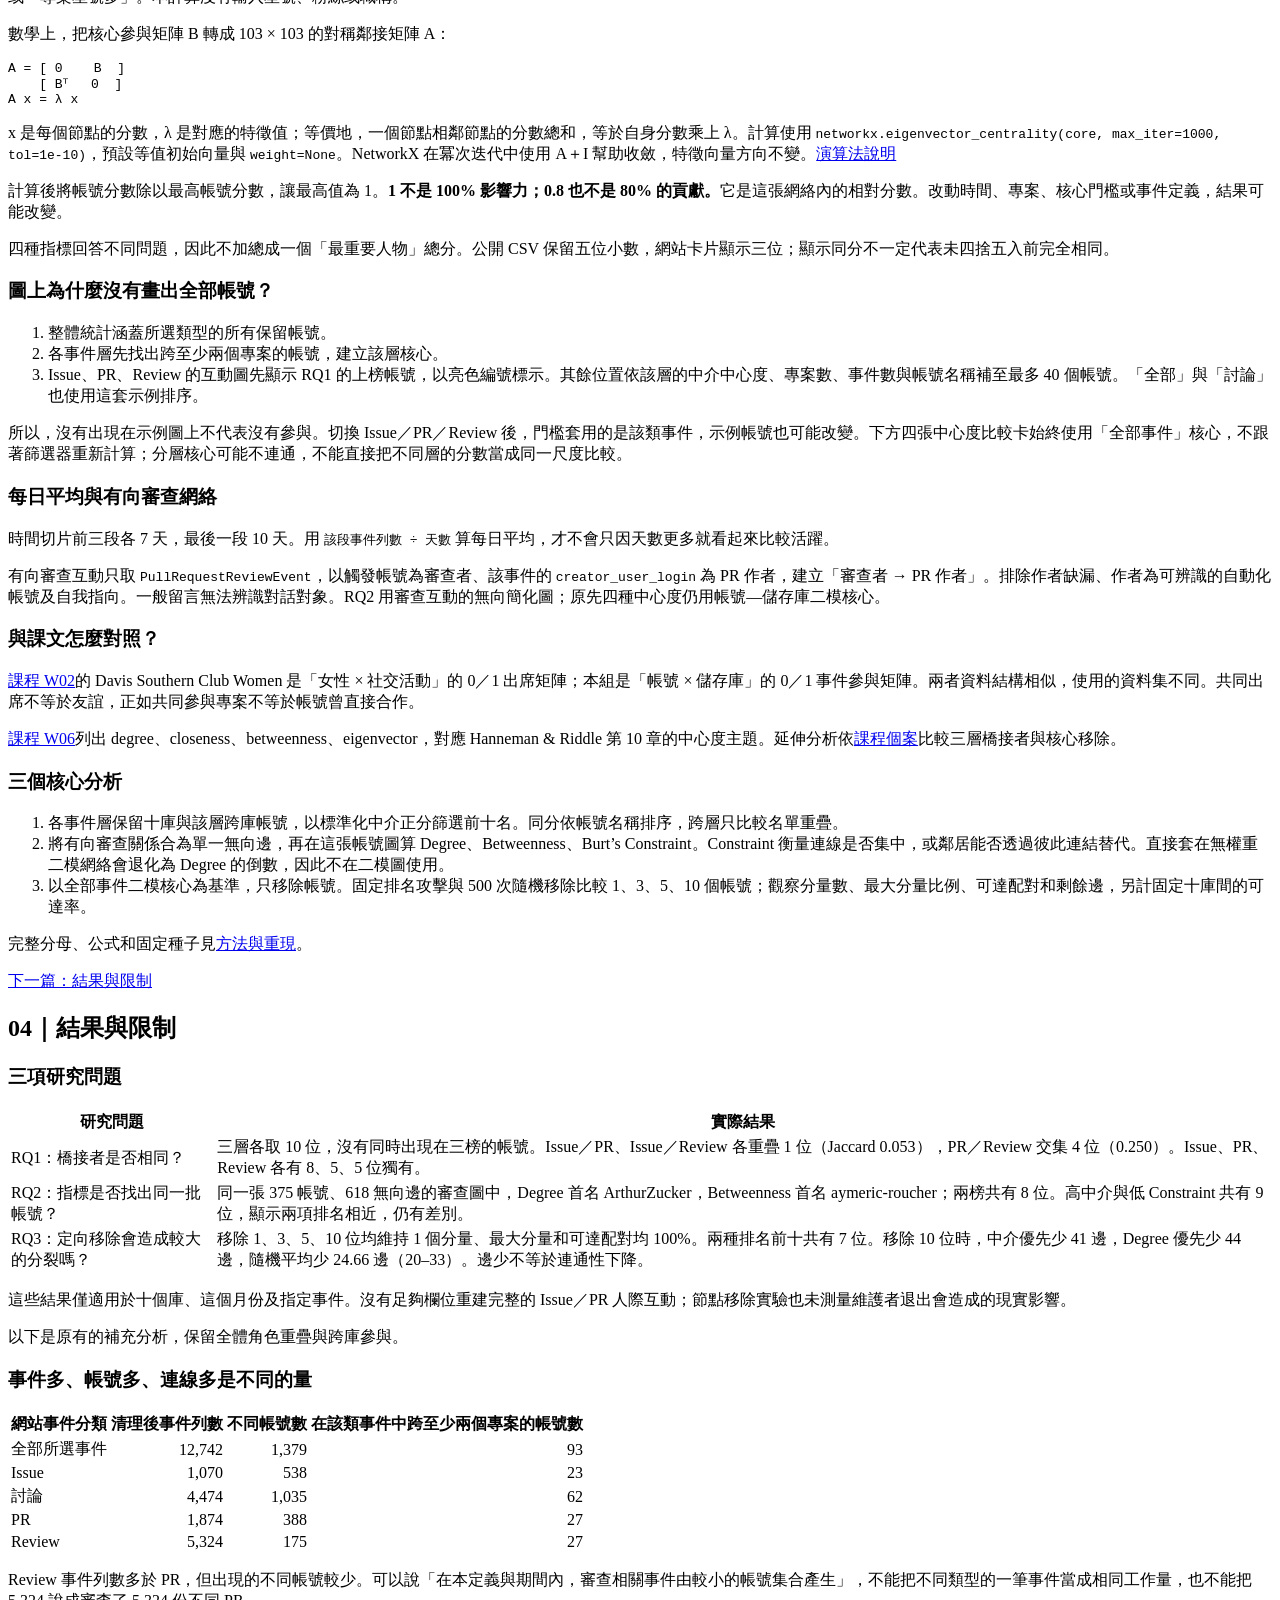
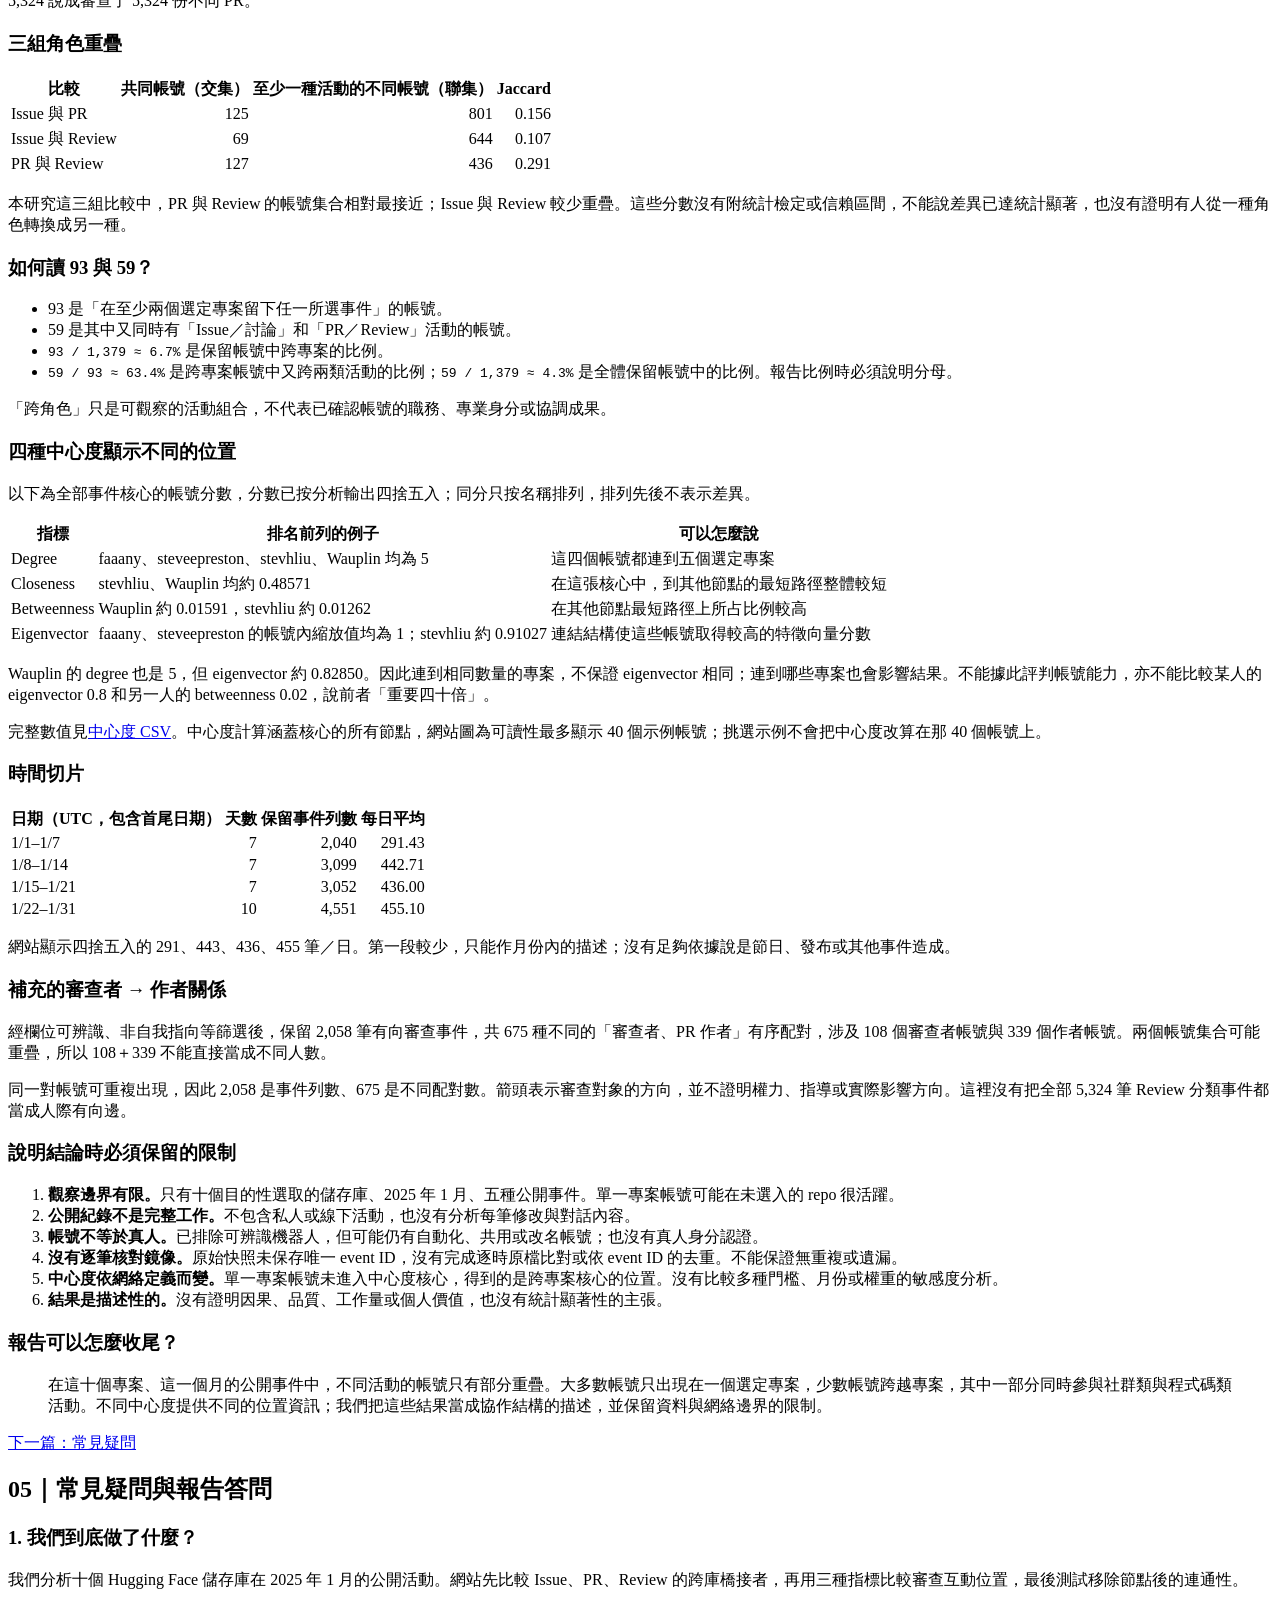
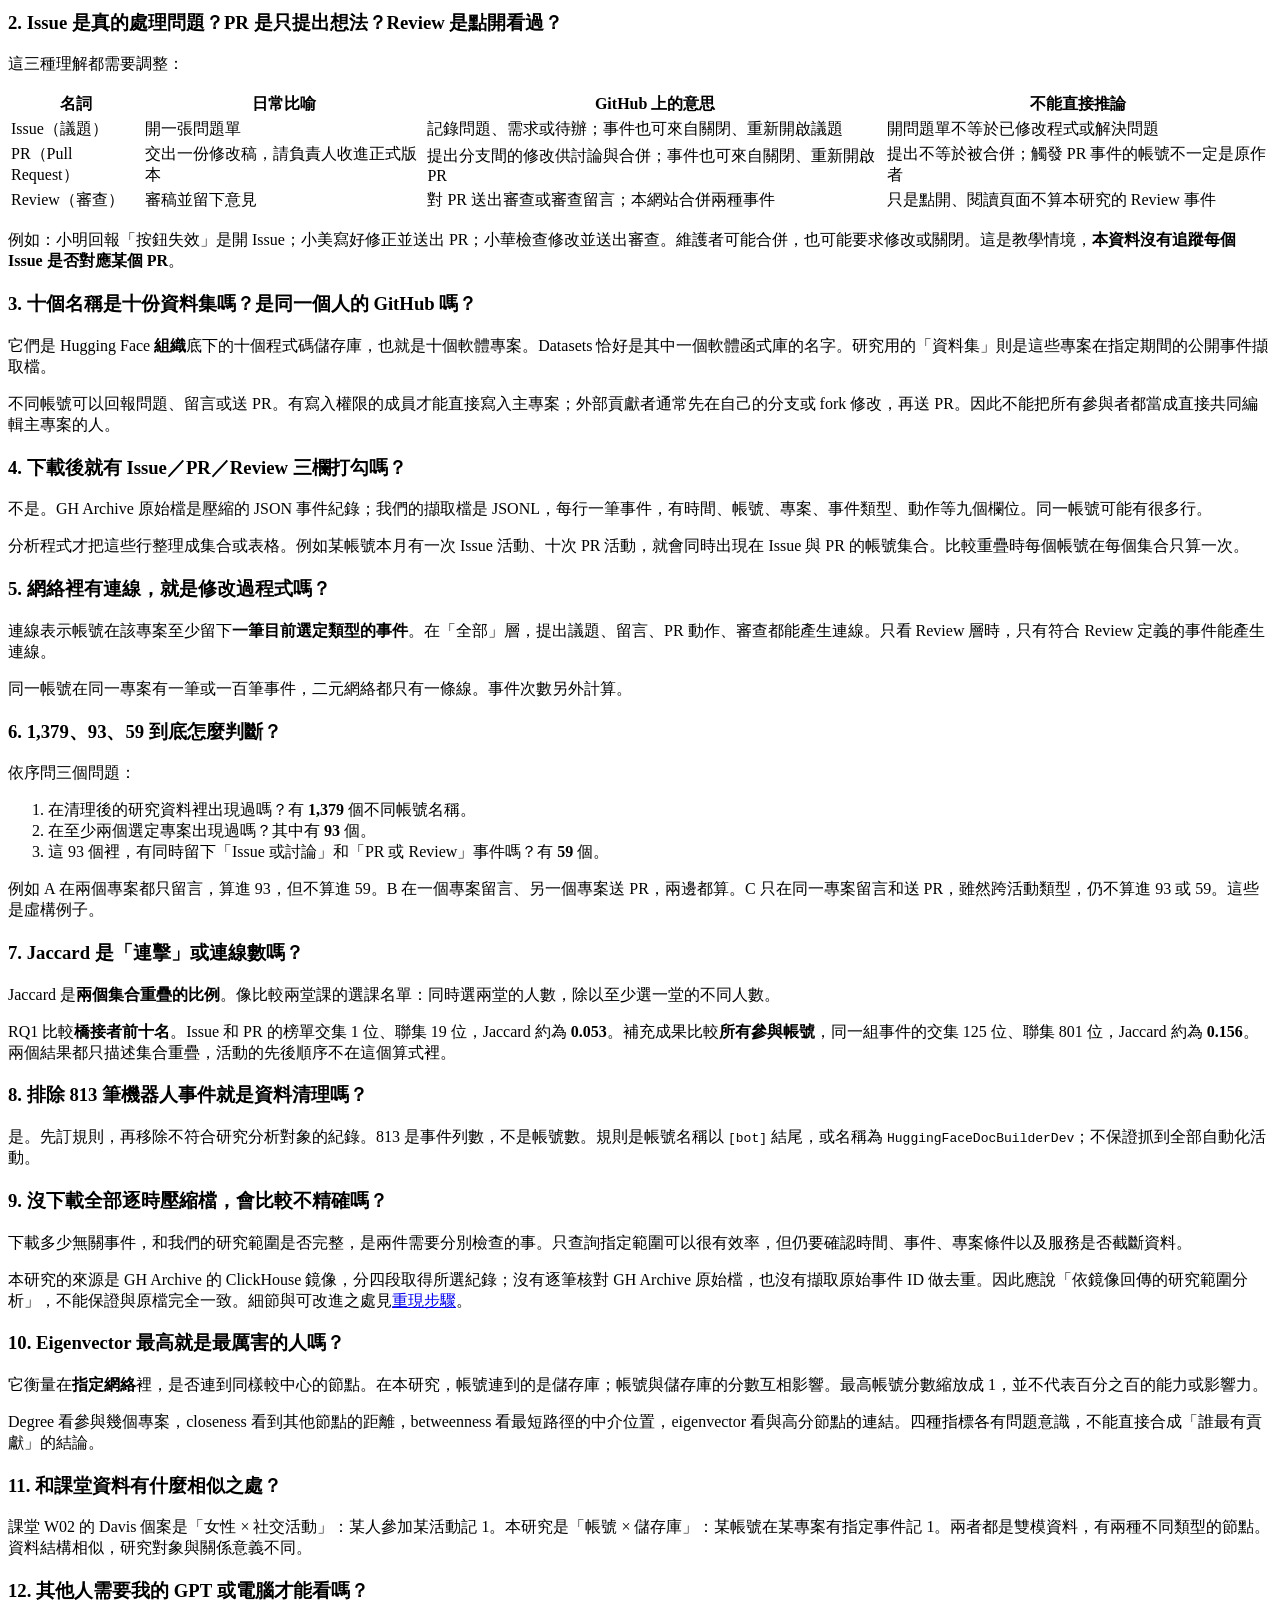
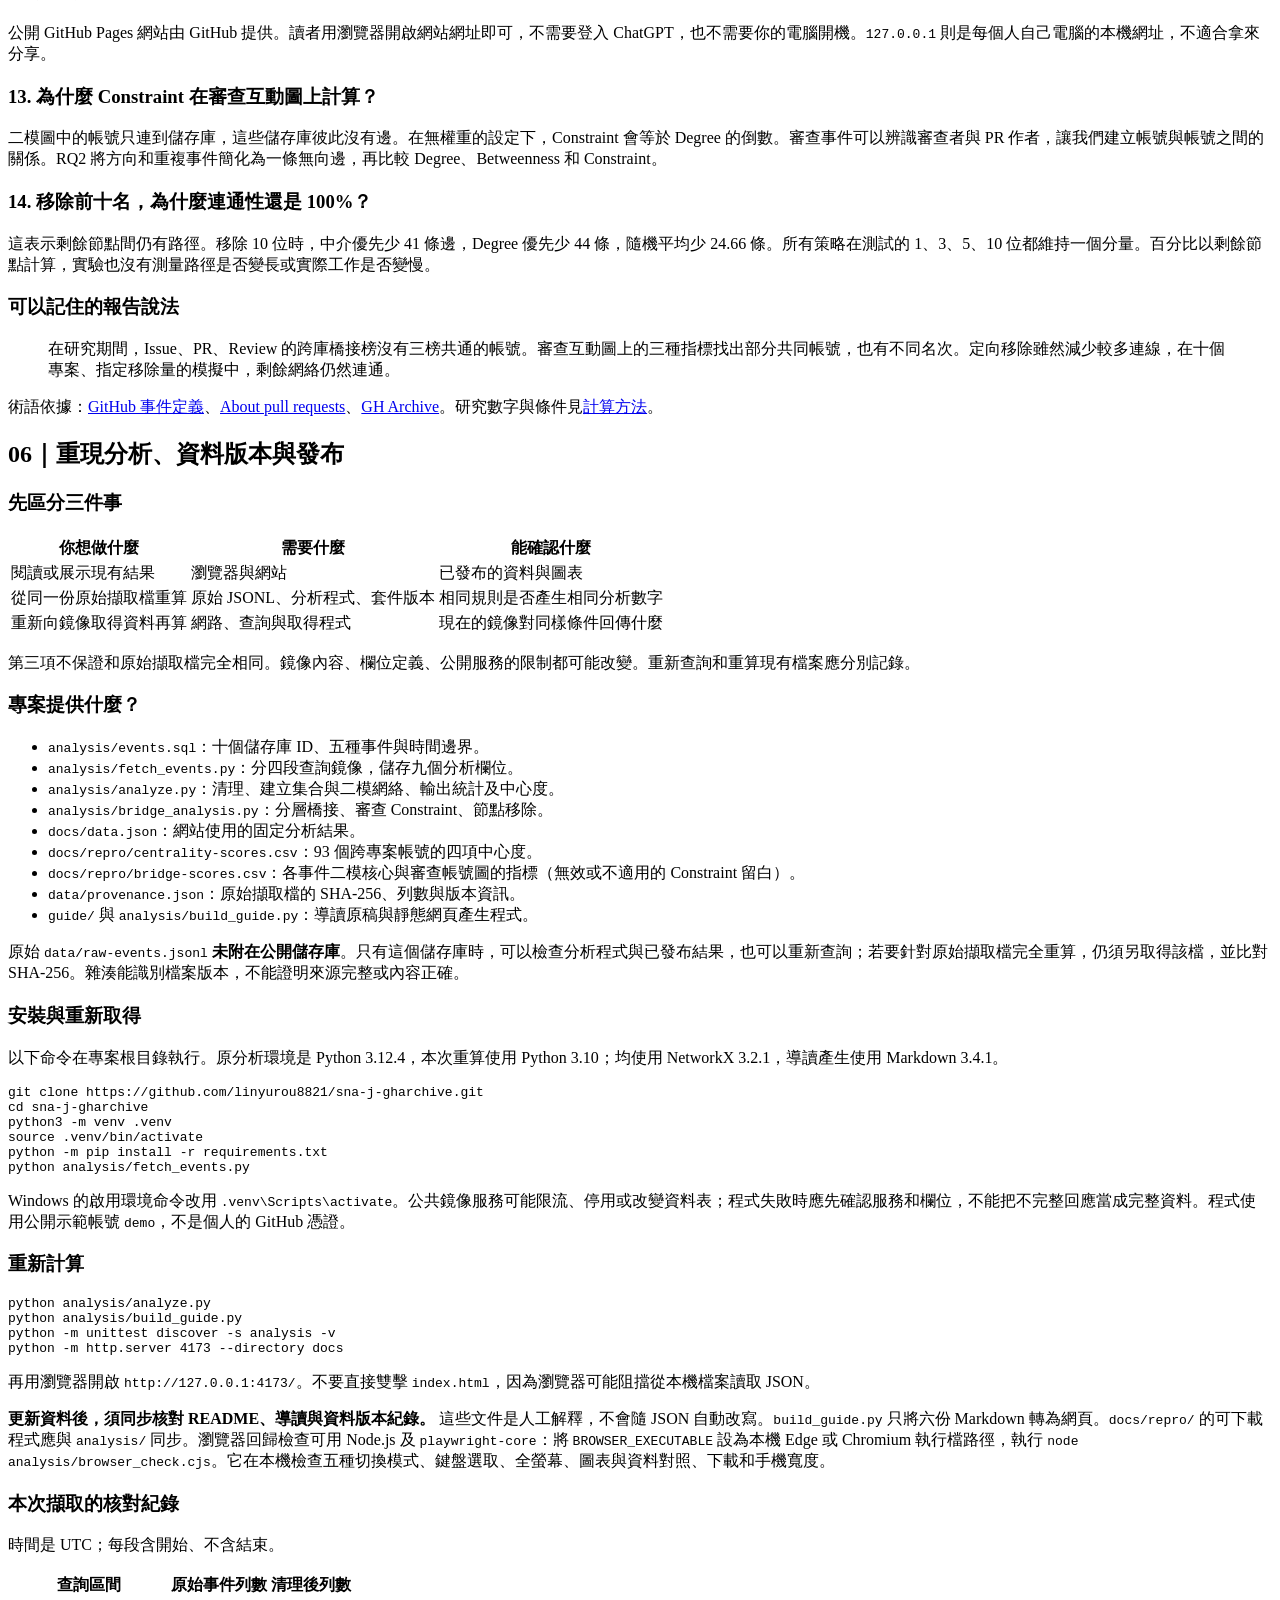
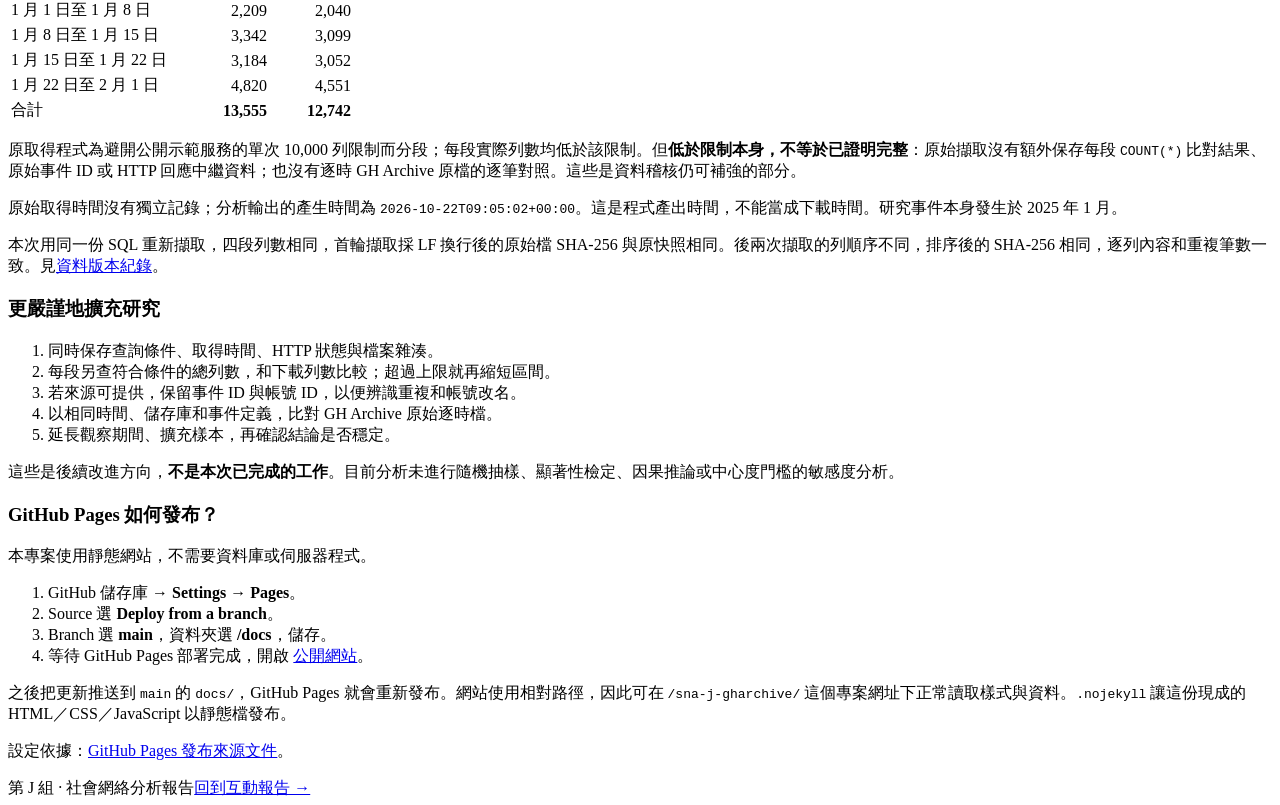
==== commit ba71c98b: "Explain code, community and cross-project relationships with evidence" ====
--- a/docs/guide.html
+++ b/docs/guide.html
@@ -31,6 +31,8 @@
 <p>開源軟體的工作可能由不同帳號完成：有人發現問題、有人回答、有人的修改被送出審查。這份報告把公開活動整理成關係圖，觀察誰在不同事件中跨庫、誰在審查互動中具有橋接位置，以及移除跨庫帳號後網絡是否分裂。</p>
 <p>例如甲帳號只在專案 X 留言，乙帳號同時在 X 和 Y 有活動。兩者都有參與，但乙在這個觀察範圍內具有跨專案位置。這個位置值得研究，卻不能單靠它斷言乙比較厲害，或真的促成兩個團隊合作。</p>
 <h3>三個研究問題</h3>
+<p>題目中的「程式碼」透過 PR 與 Review 活動觀察，「社群」透過 Issue 與討論觀察。同一帳號跨越兩類活動，提供跨角色參與的證據；其中又跨至少兩庫的帳號有 59 個。以 Wauplin 為例，全月有 76 筆 Issue／討論和 176 筆 PR／Review 事件，並參與五個選定專案。</p>
+<p>專案之間也有共同參與的路徑。Transformers 與 Accelerate 有 22 個共同帳號，Transformers 與 TRL 有 20 個。這些數字來自兩庫參與帳號集合的交集。套件的必要依賴則要查官方安裝設定，例如 Transformers v4.48.0 將 Tokenizers 與 Hugging Face Hub 列為必要依賴。網站另列<a href="./index.html#project-relations">技術關係的來源與活動關係表</a>。</p>
 <div class="table-scroll" tabindex="0" role="region" aria-label="可橫向捲動的資料表"><table>
 <thead>
 <tr>
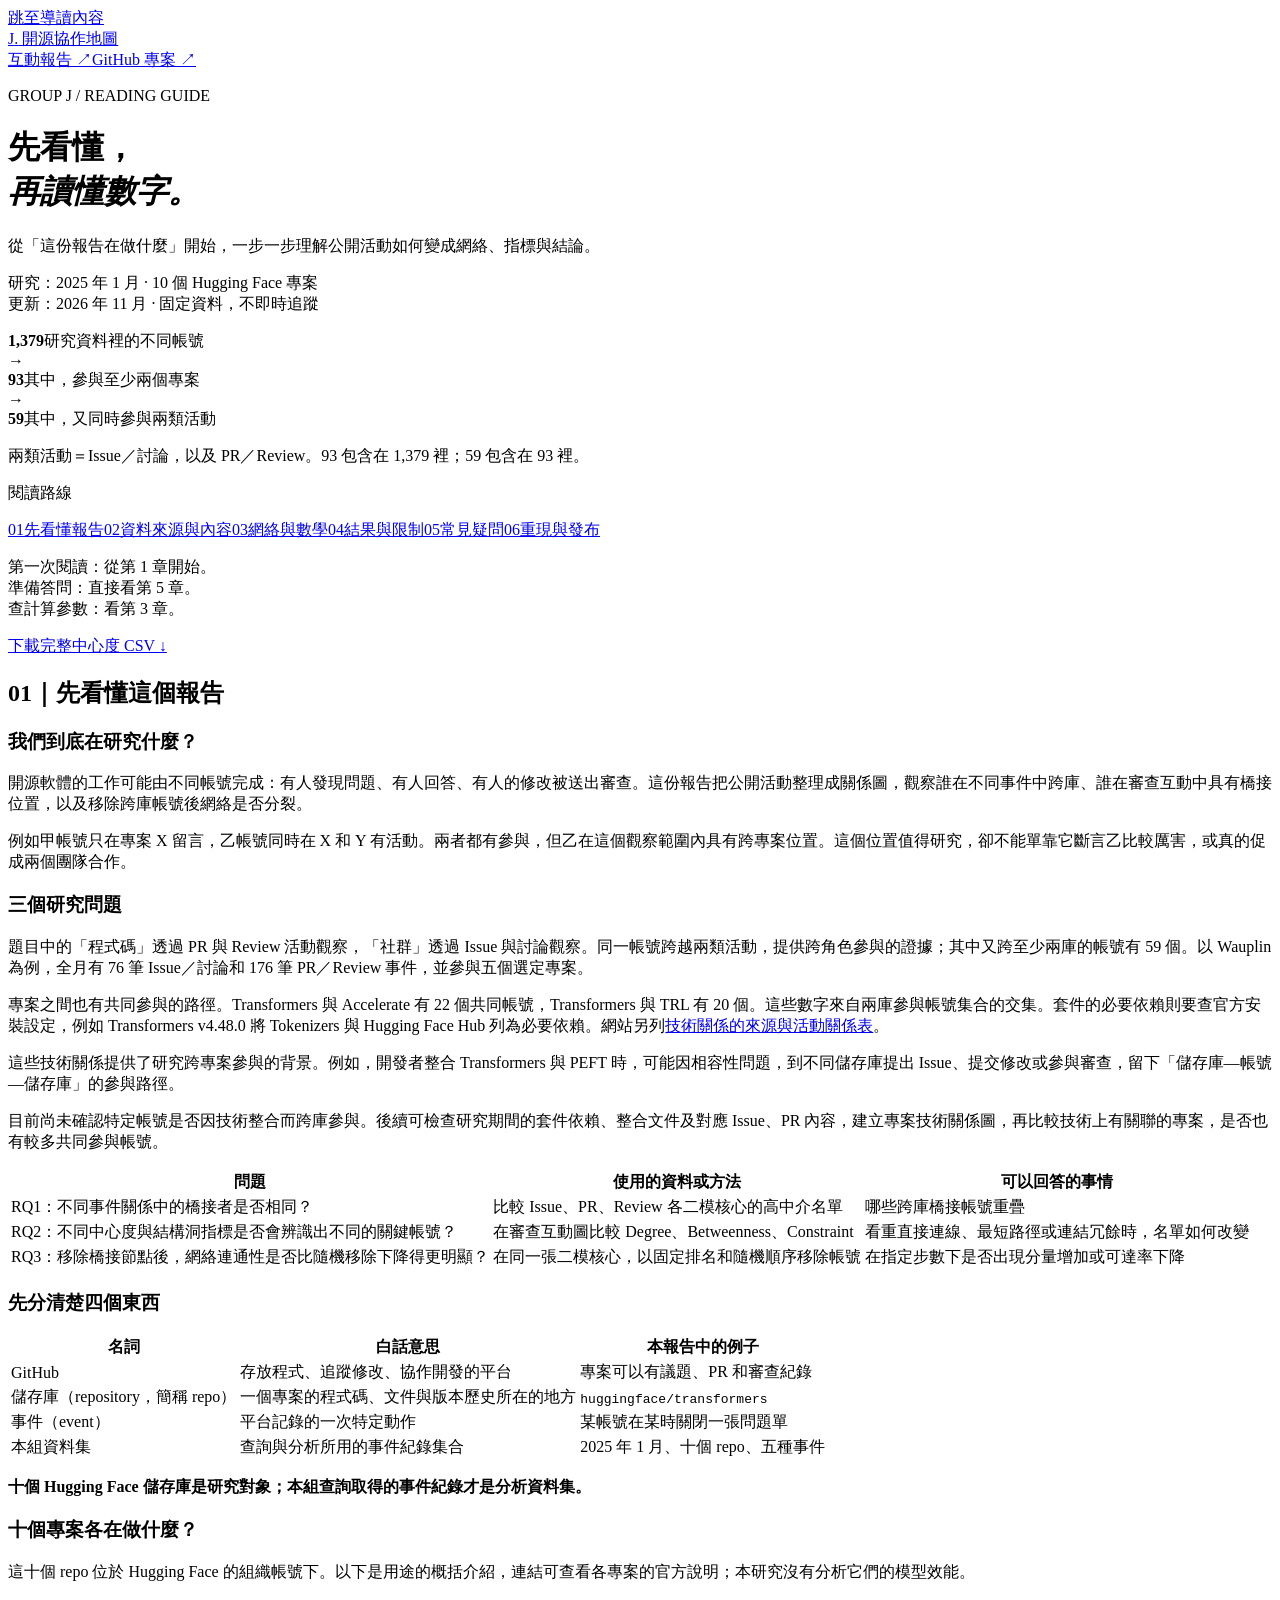
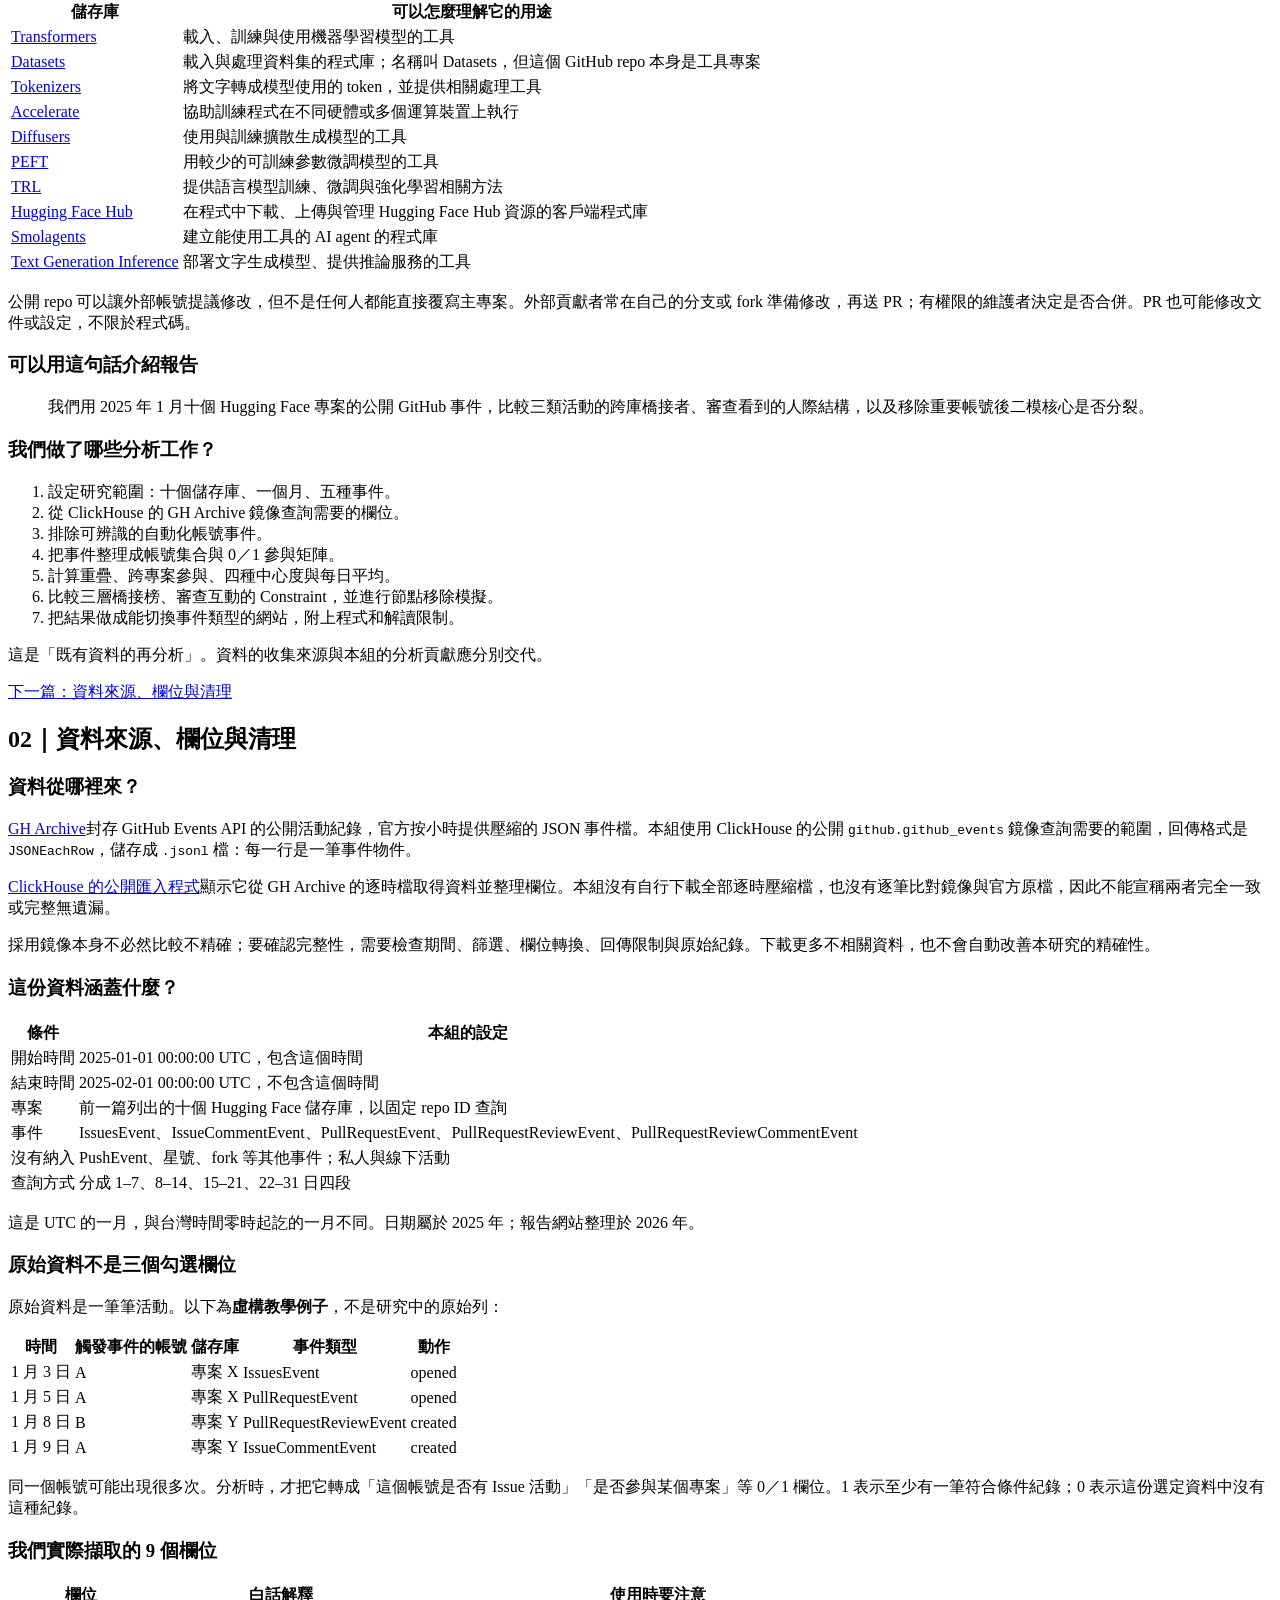
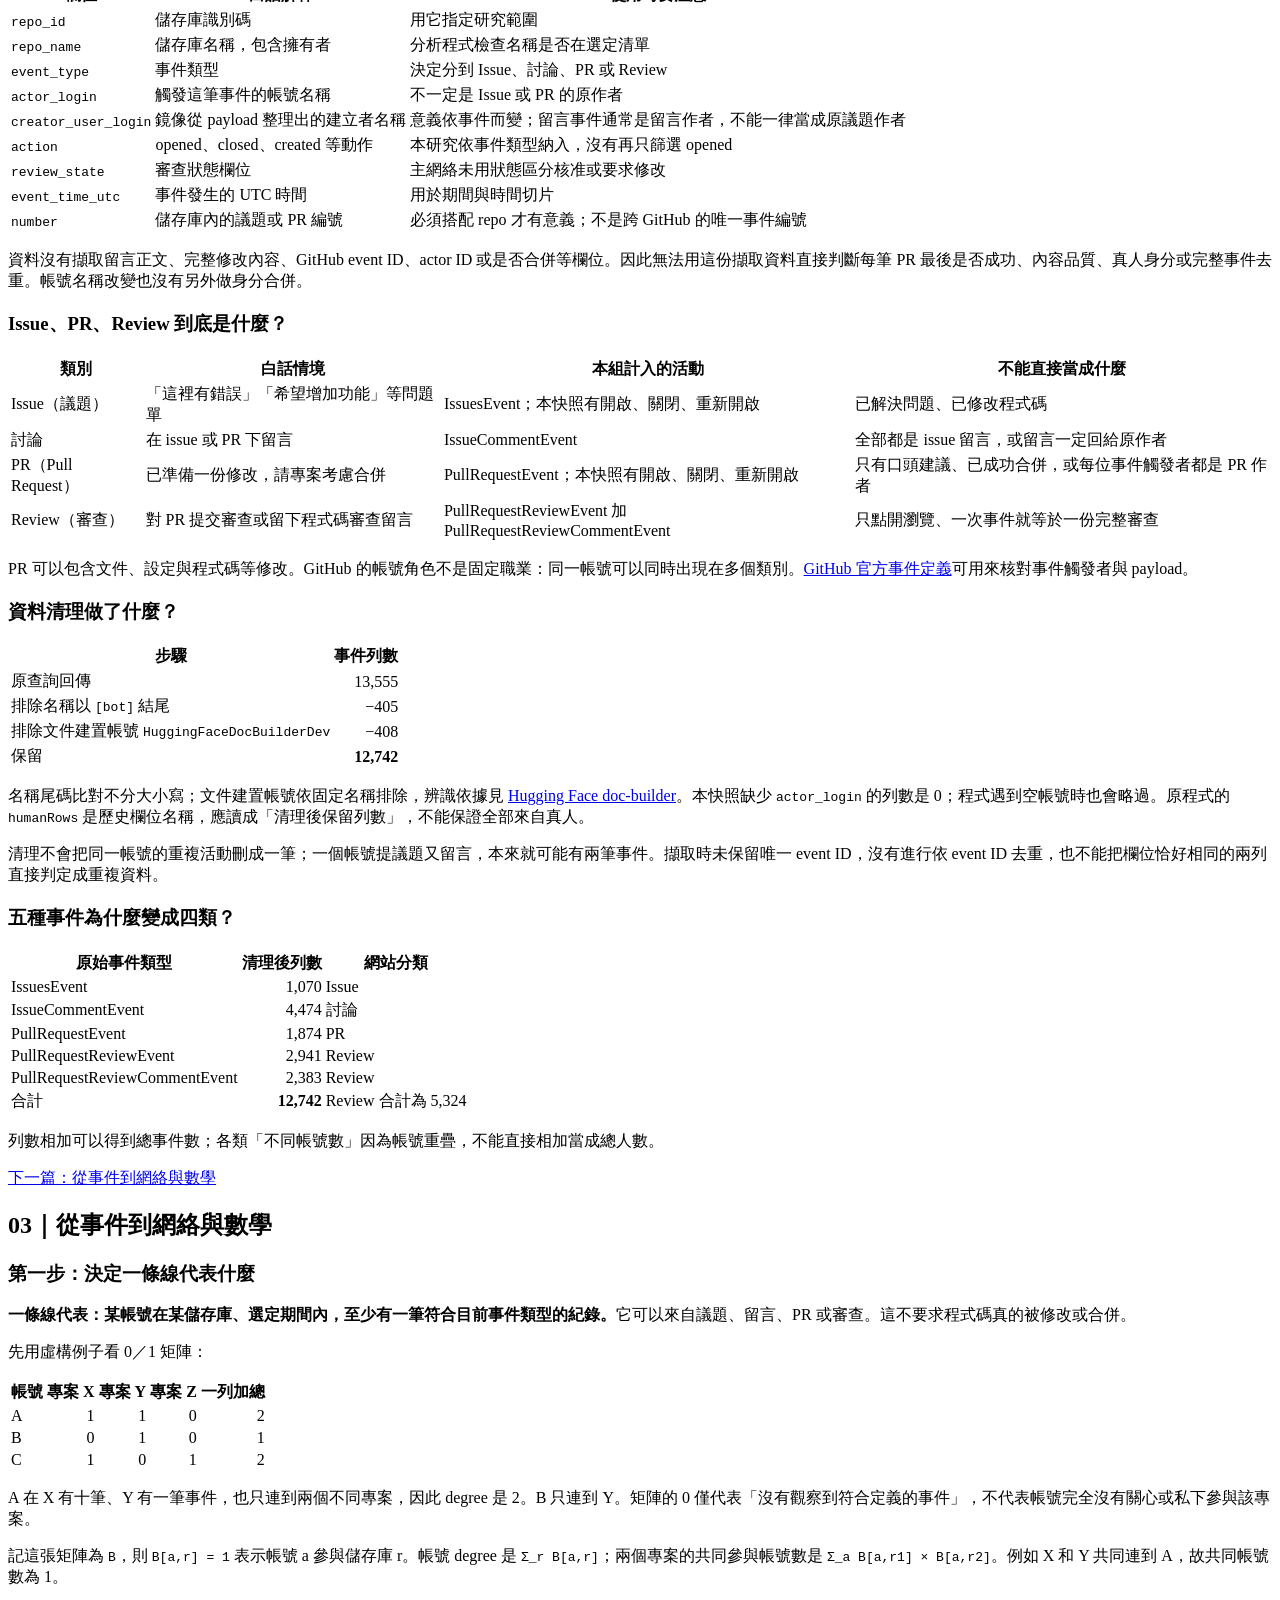
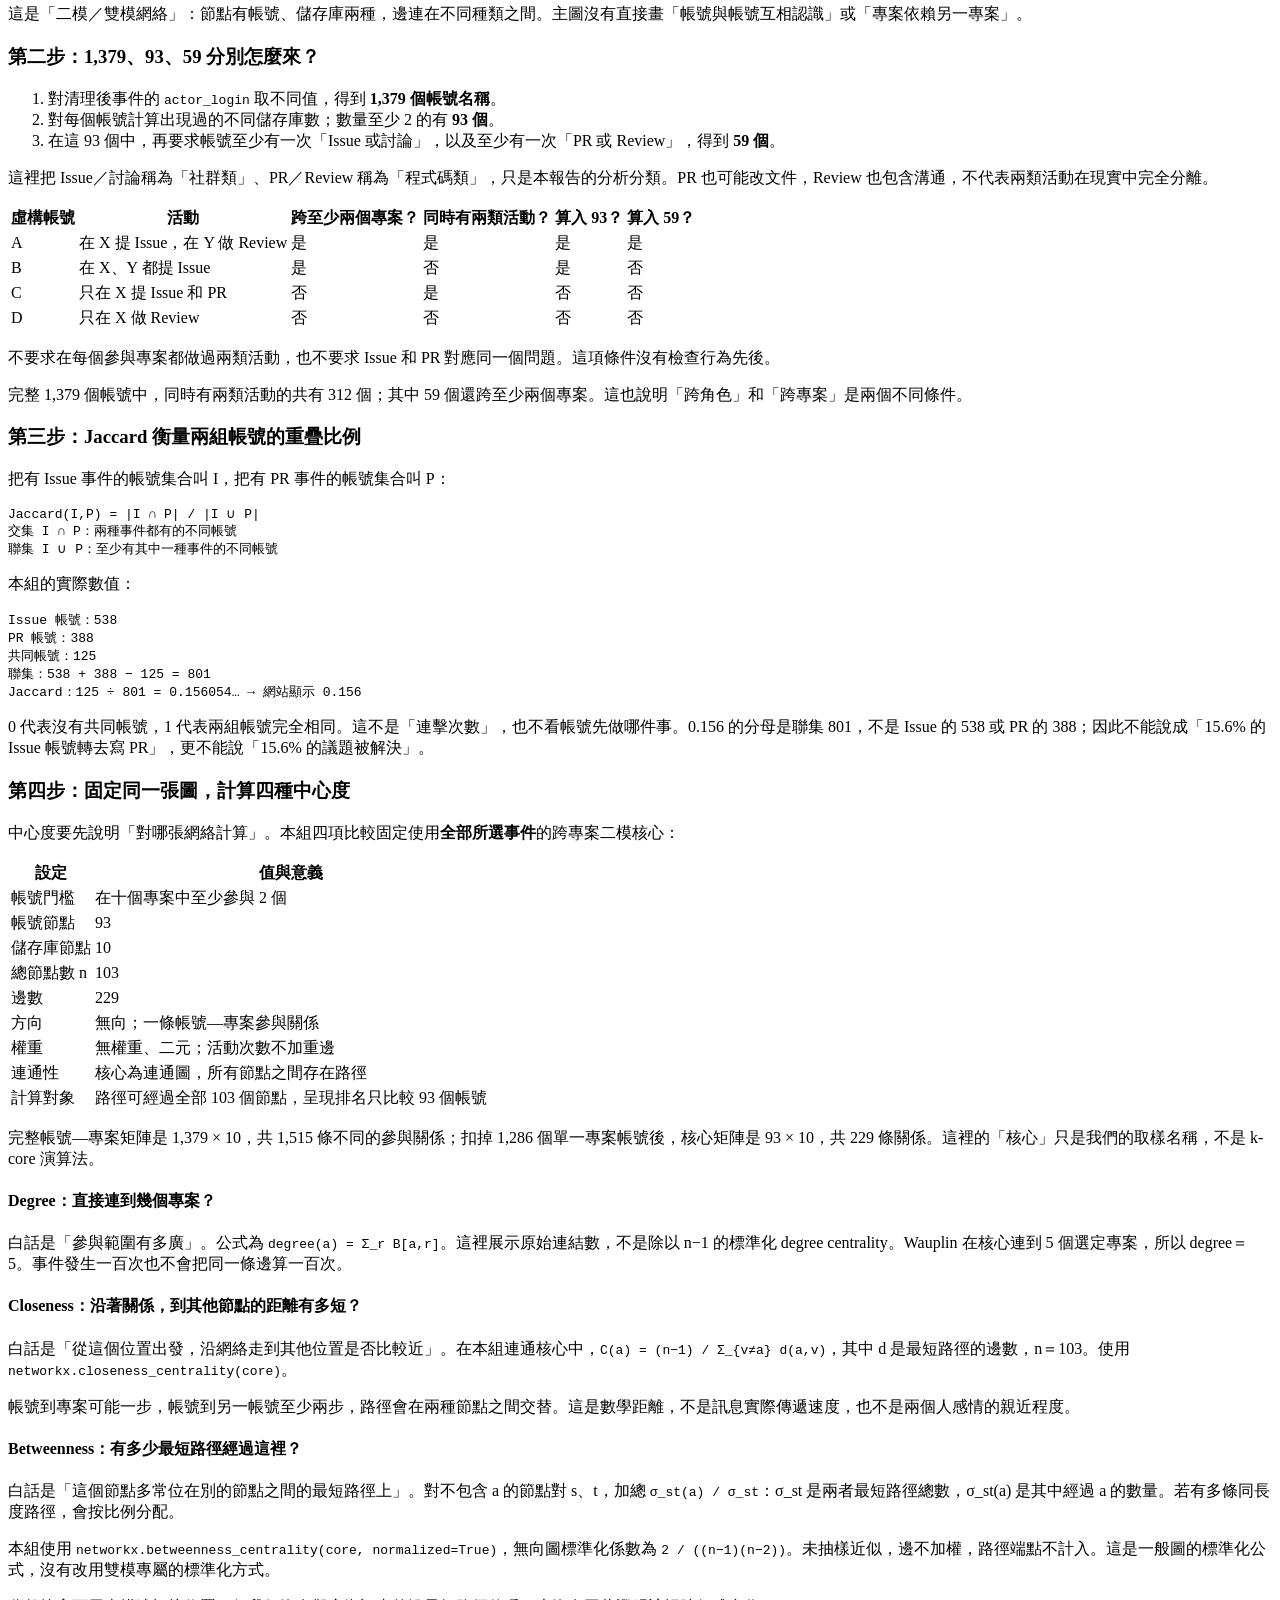
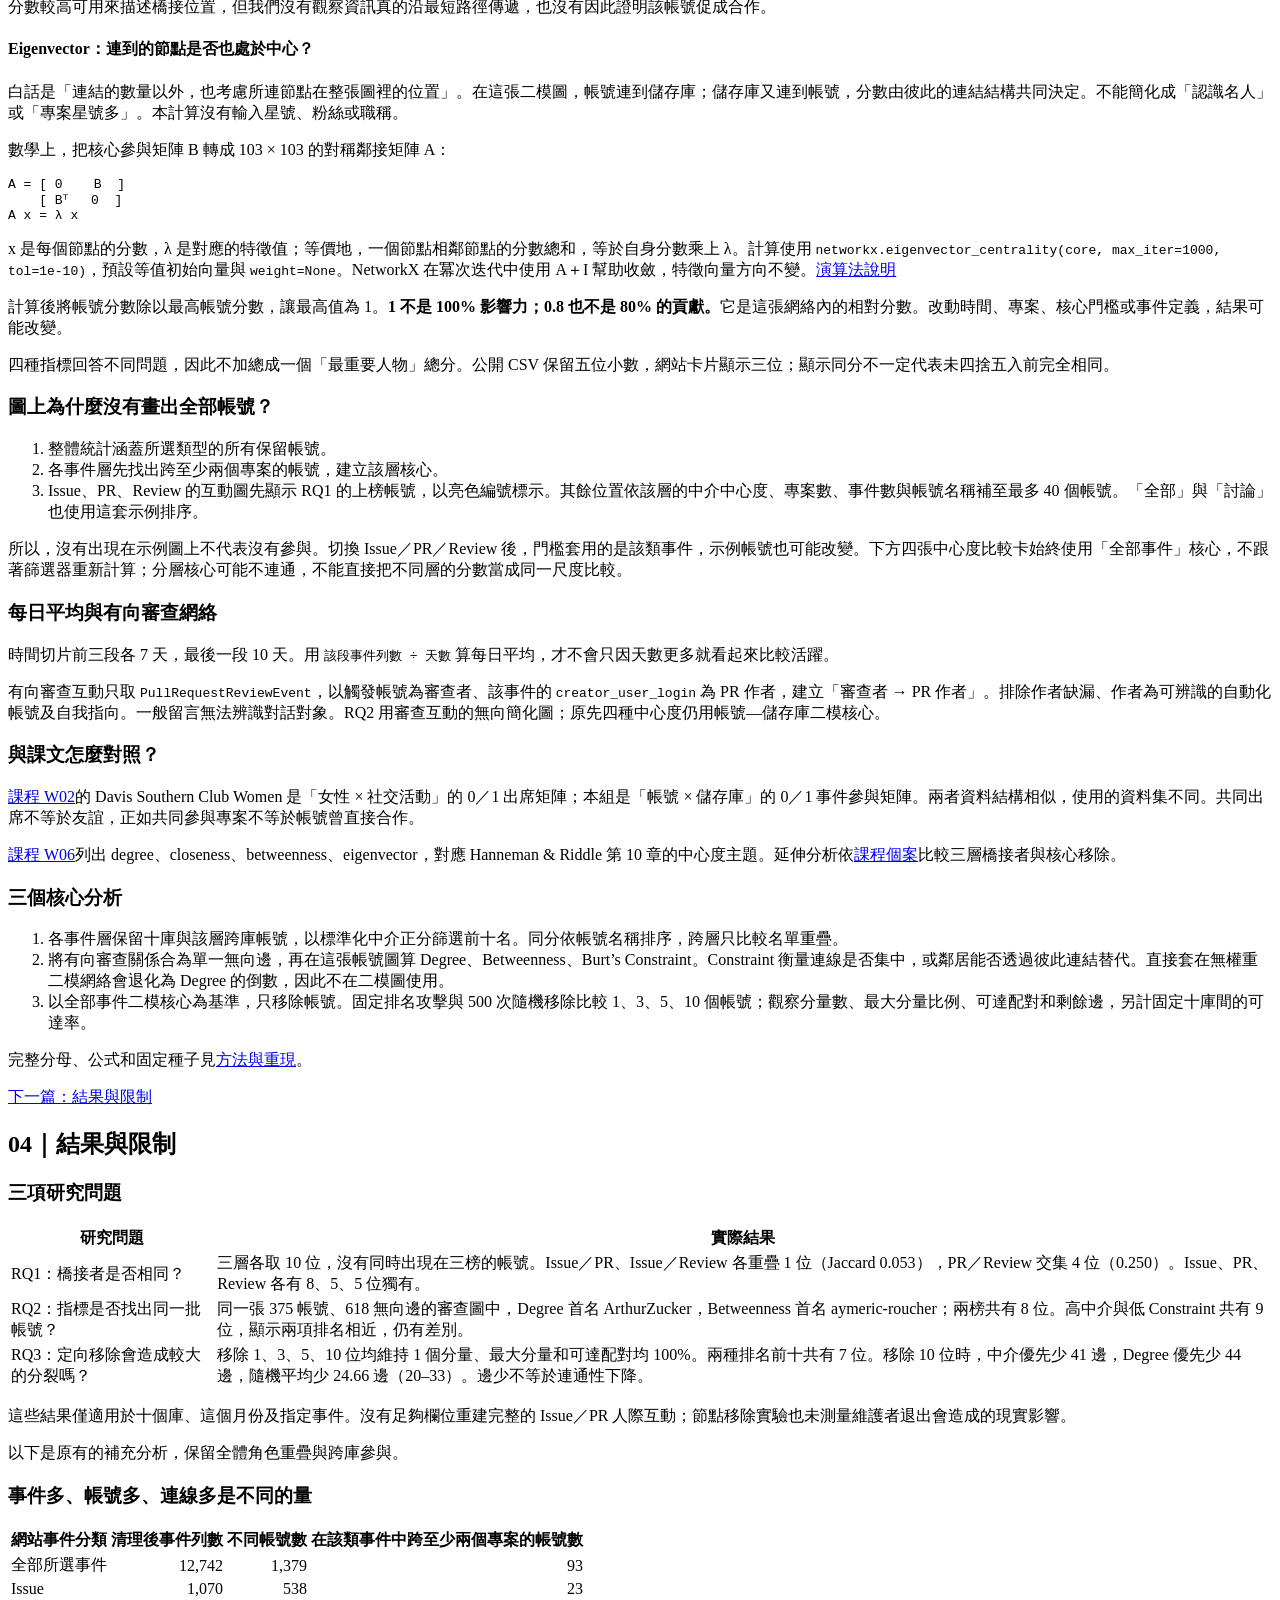
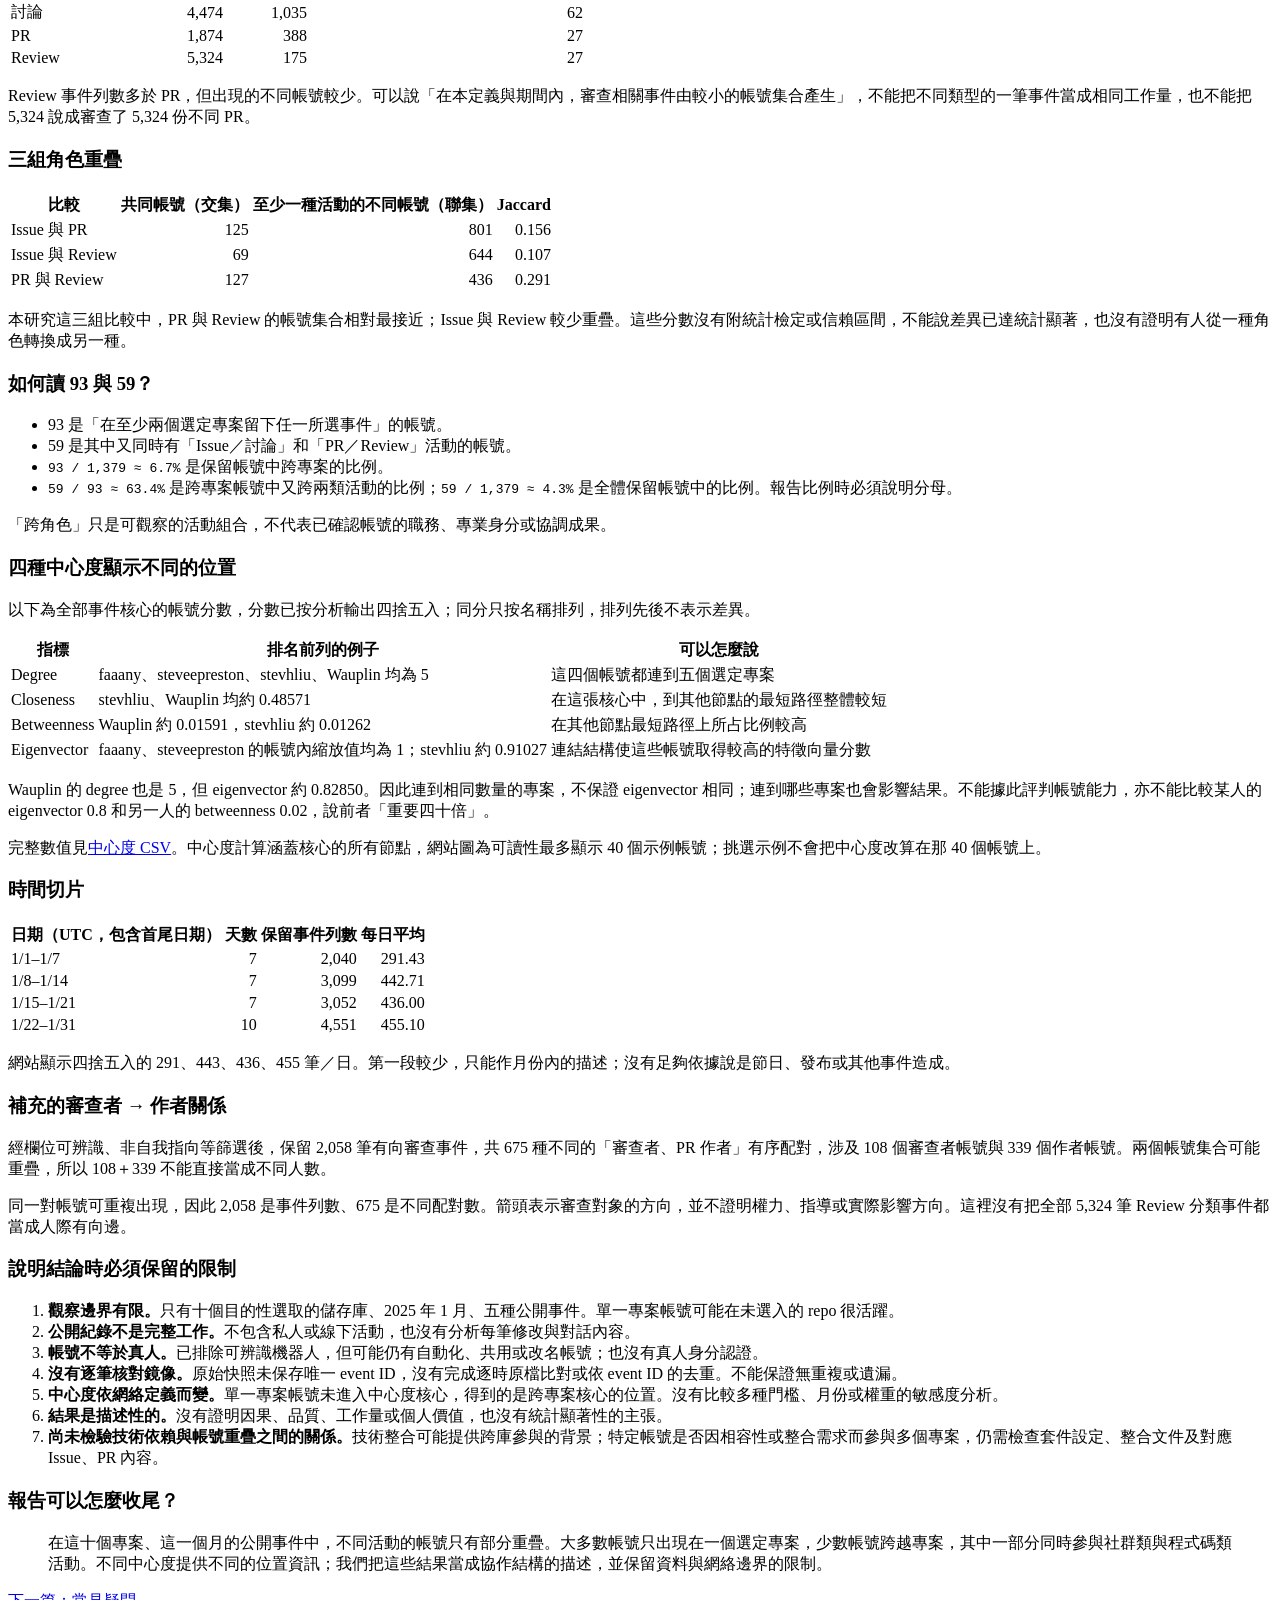
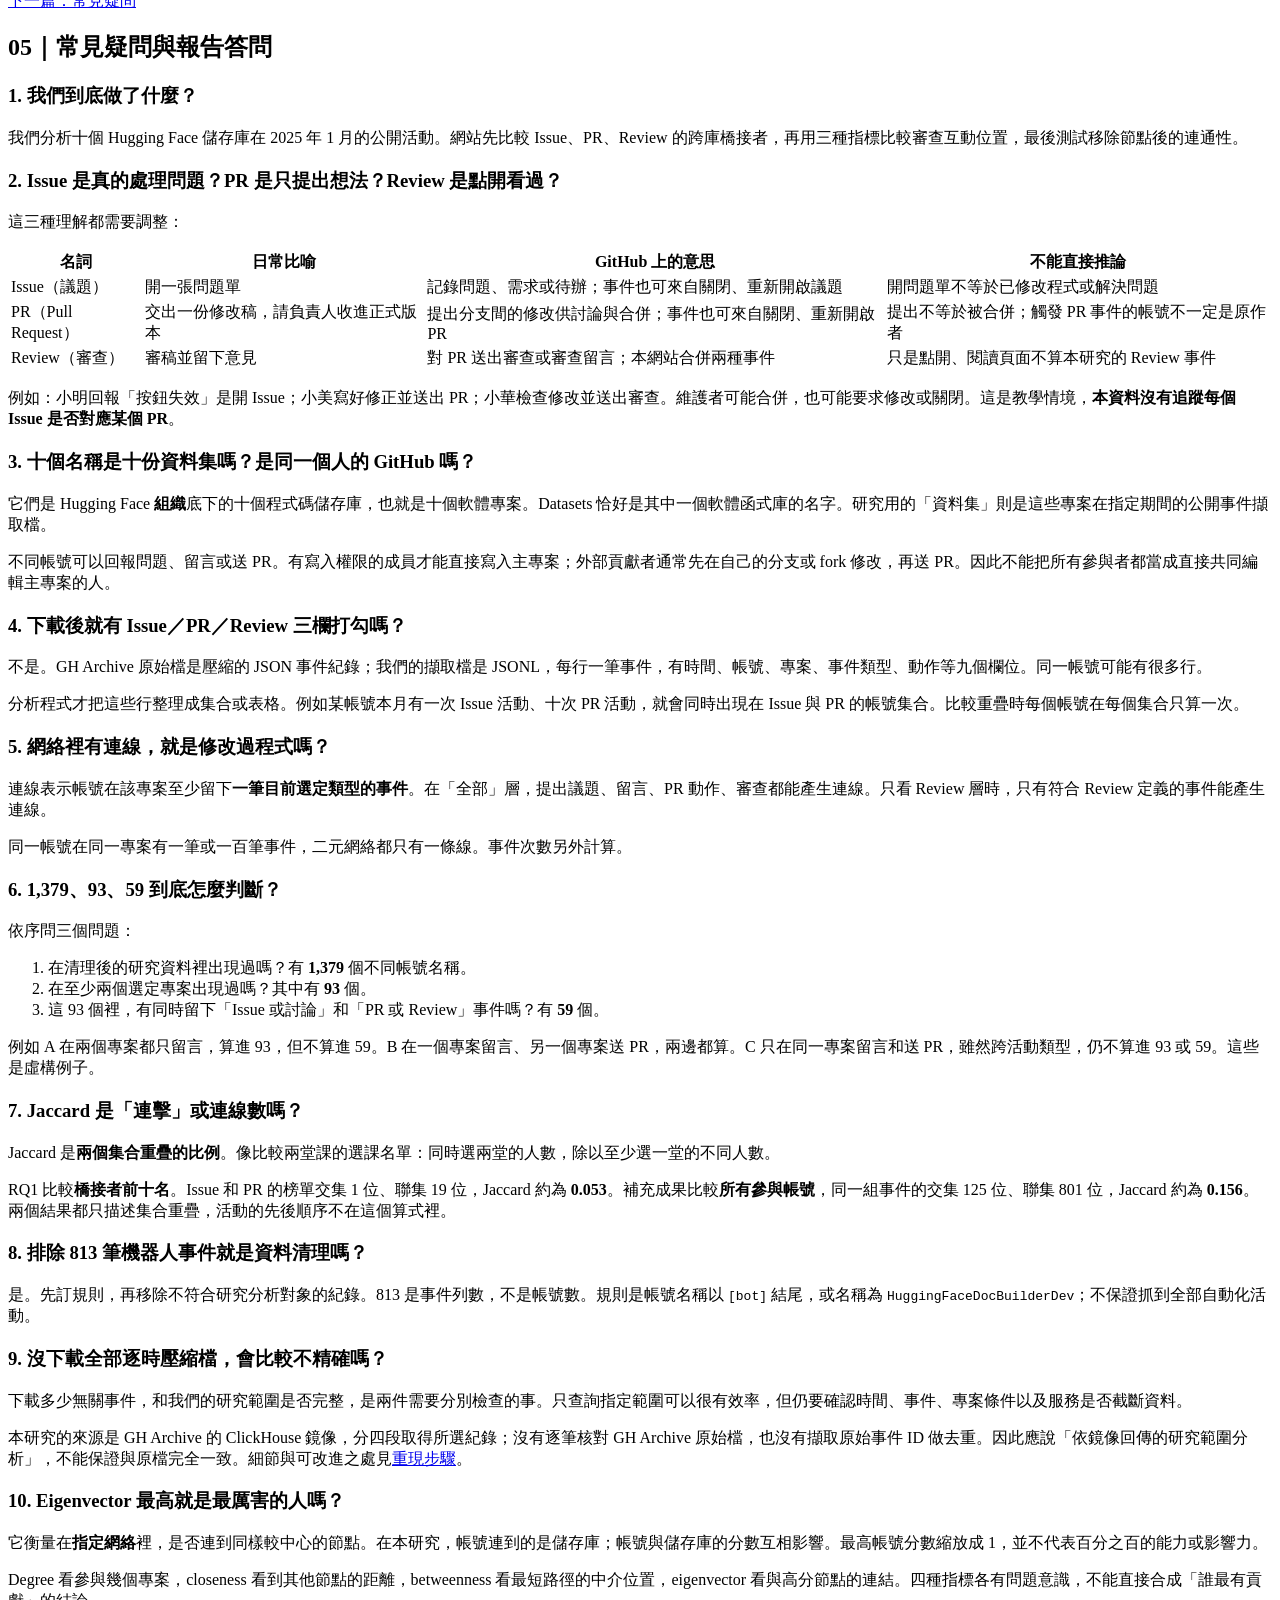
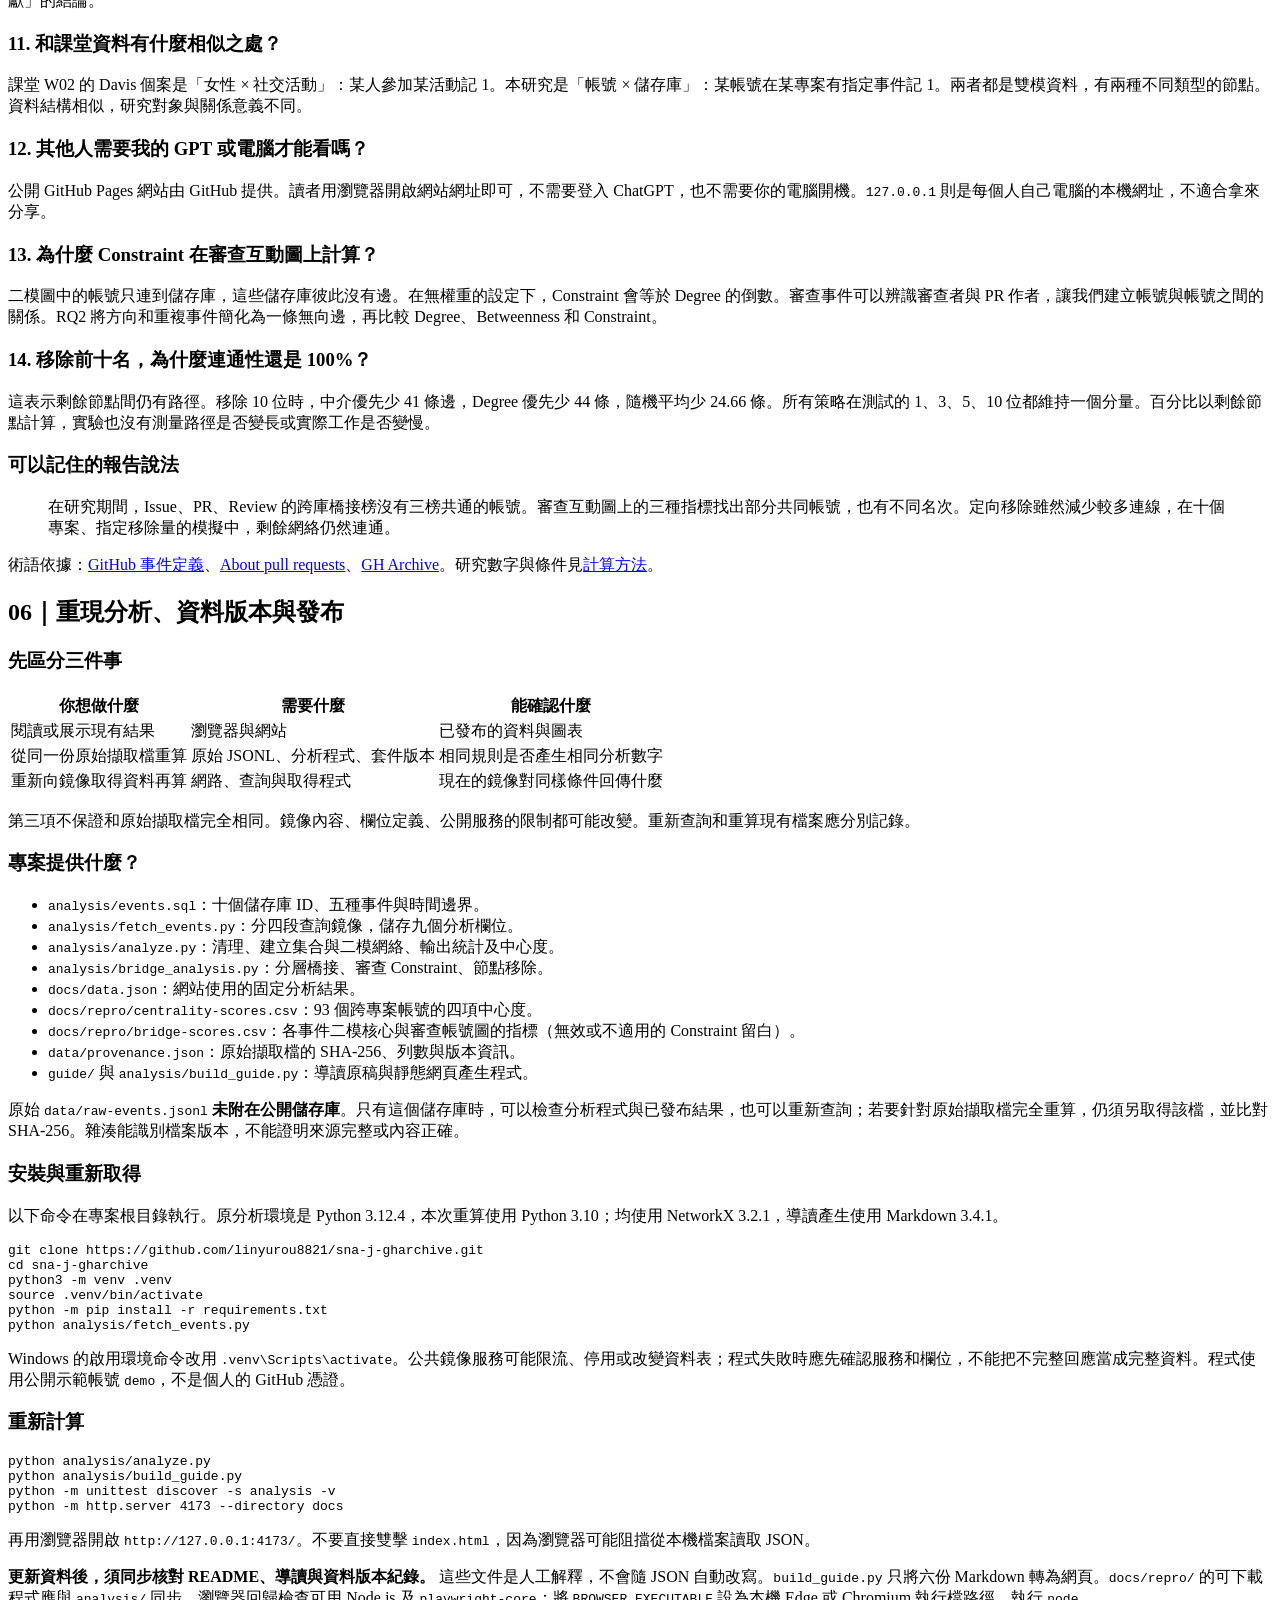
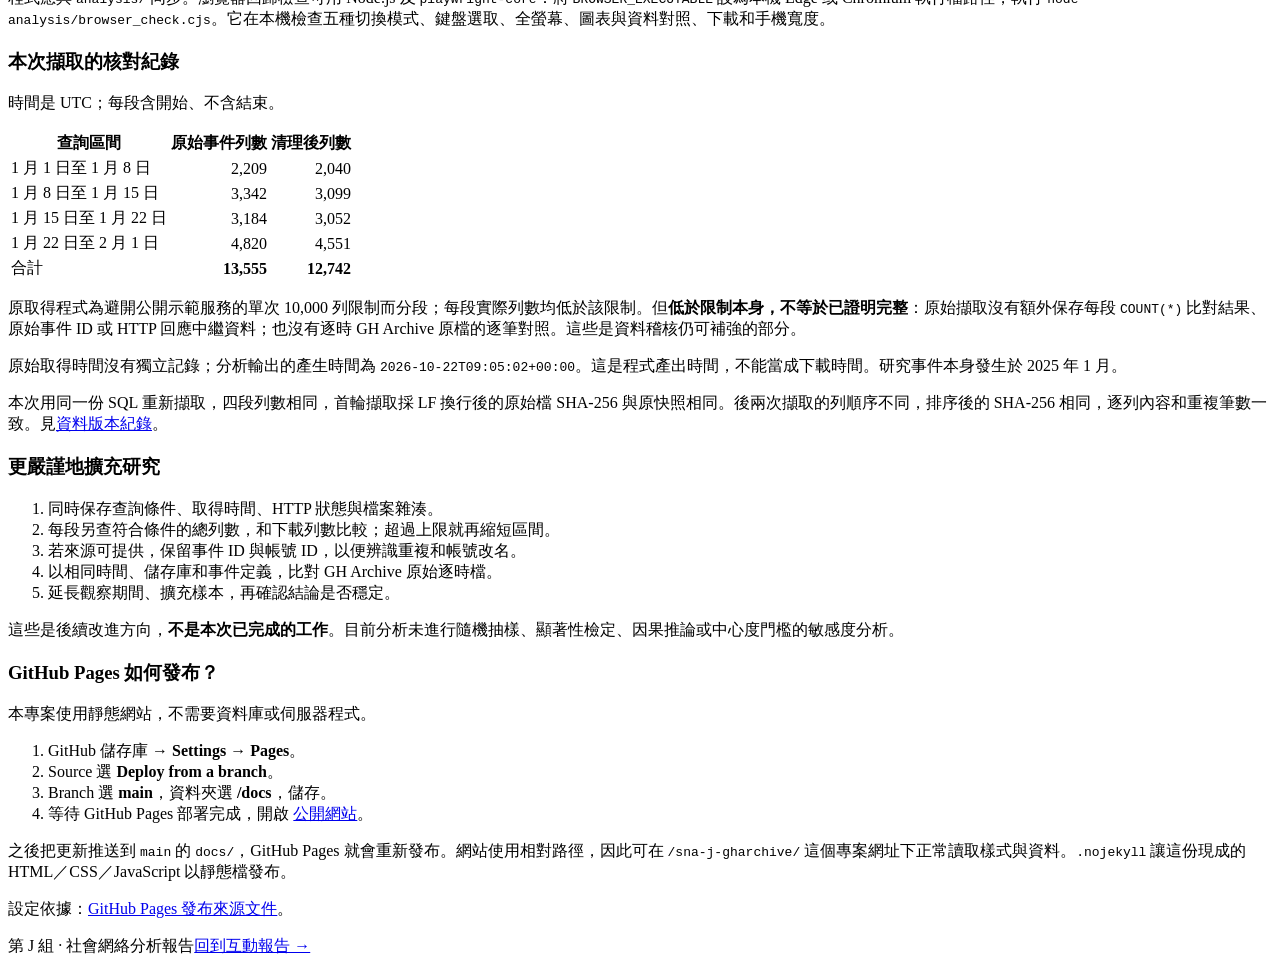
==== commit 338de476: "Explain technical integration as a research background and limitation" ====
--- a/docs/guide.html
+++ b/docs/guide.html
@@ -33,6 +33,8 @@
 <h3>三個研究問題</h3>
 <p>題目中的「程式碼」透過 PR 與 Review 活動觀察，「社群」透過 Issue 與討論觀察。同一帳號跨越兩類活動，提供跨角色參與的證據；其中又跨至少兩庫的帳號有 59 個。以 Wauplin 為例，全月有 76 筆 Issue／討論和 176 筆 PR／Review 事件，並參與五個選定專案。</p>
 <p>專案之間也有共同參與的路徑。Transformers 與 Accelerate 有 22 個共同帳號，Transformers 與 TRL 有 20 個。這些數字來自兩庫參與帳號集合的交集。套件的必要依賴則要查官方安裝設定，例如 Transformers v4.48.0 將 Tokenizers 與 Hugging Face Hub 列為必要依賴。網站另列<a href="./index.html#project-relations">技術關係的來源與活動關係表</a>。</p>
+<p>這些技術關係提供了研究跨專案參與的背景。例如，開發者整合 Transformers 與 PEFT 時，可能因相容性問題，到不同儲存庫提出 Issue、提交修改或參與審查，留下「儲存庫—帳號—儲存庫」的參與路徑。</p>
+<p>目前尚未確認特定帳號是否因技術整合而跨庫參與。後續可檢查研究期間的套件依賴、整合文件及對應 Issue、PR 內容，建立專案技術關係圖，再比較技術上有關聯的專案，是否也有較多共同參與帳號。</p>
 <div class="table-scroll" tabindex="0" role="region" aria-label="可橫向捲動的資料表"><table>
 <thead>
 <tr>
@@ -808,6 +810,7 @@
 <li><strong>沒有逐筆核對鏡像。</strong>原始快照未保存唯一 event ID，沒有完成逐時原檔比對或依 event ID 的去重。不能保證無重複或遺漏。</li>
 <li><strong>中心度依網絡定義而變。</strong>單一專案帳號未進入中心度核心，得到的是跨專案核心的位置。沒有比較多種門檻、月份或權重的敏感度分析。</li>
 <li><strong>結果是描述性的。</strong>沒有證明因果、品質、工作量或個人價值，也沒有統計顯著性的主張。</li>
+<li><strong>尚未檢驗技術依賴與帳號重疊之間的關係。</strong>技術整合可能提供跨庫參與的背景；特定帳號是否因相容性或整合需求而參與多個專案，仍需檢查套件設定、整合文件及對應 Issue、PR 內容。</li>
 </ol>
 <h3>報告可以怎麼收尾？</h3>
 <blockquote>
